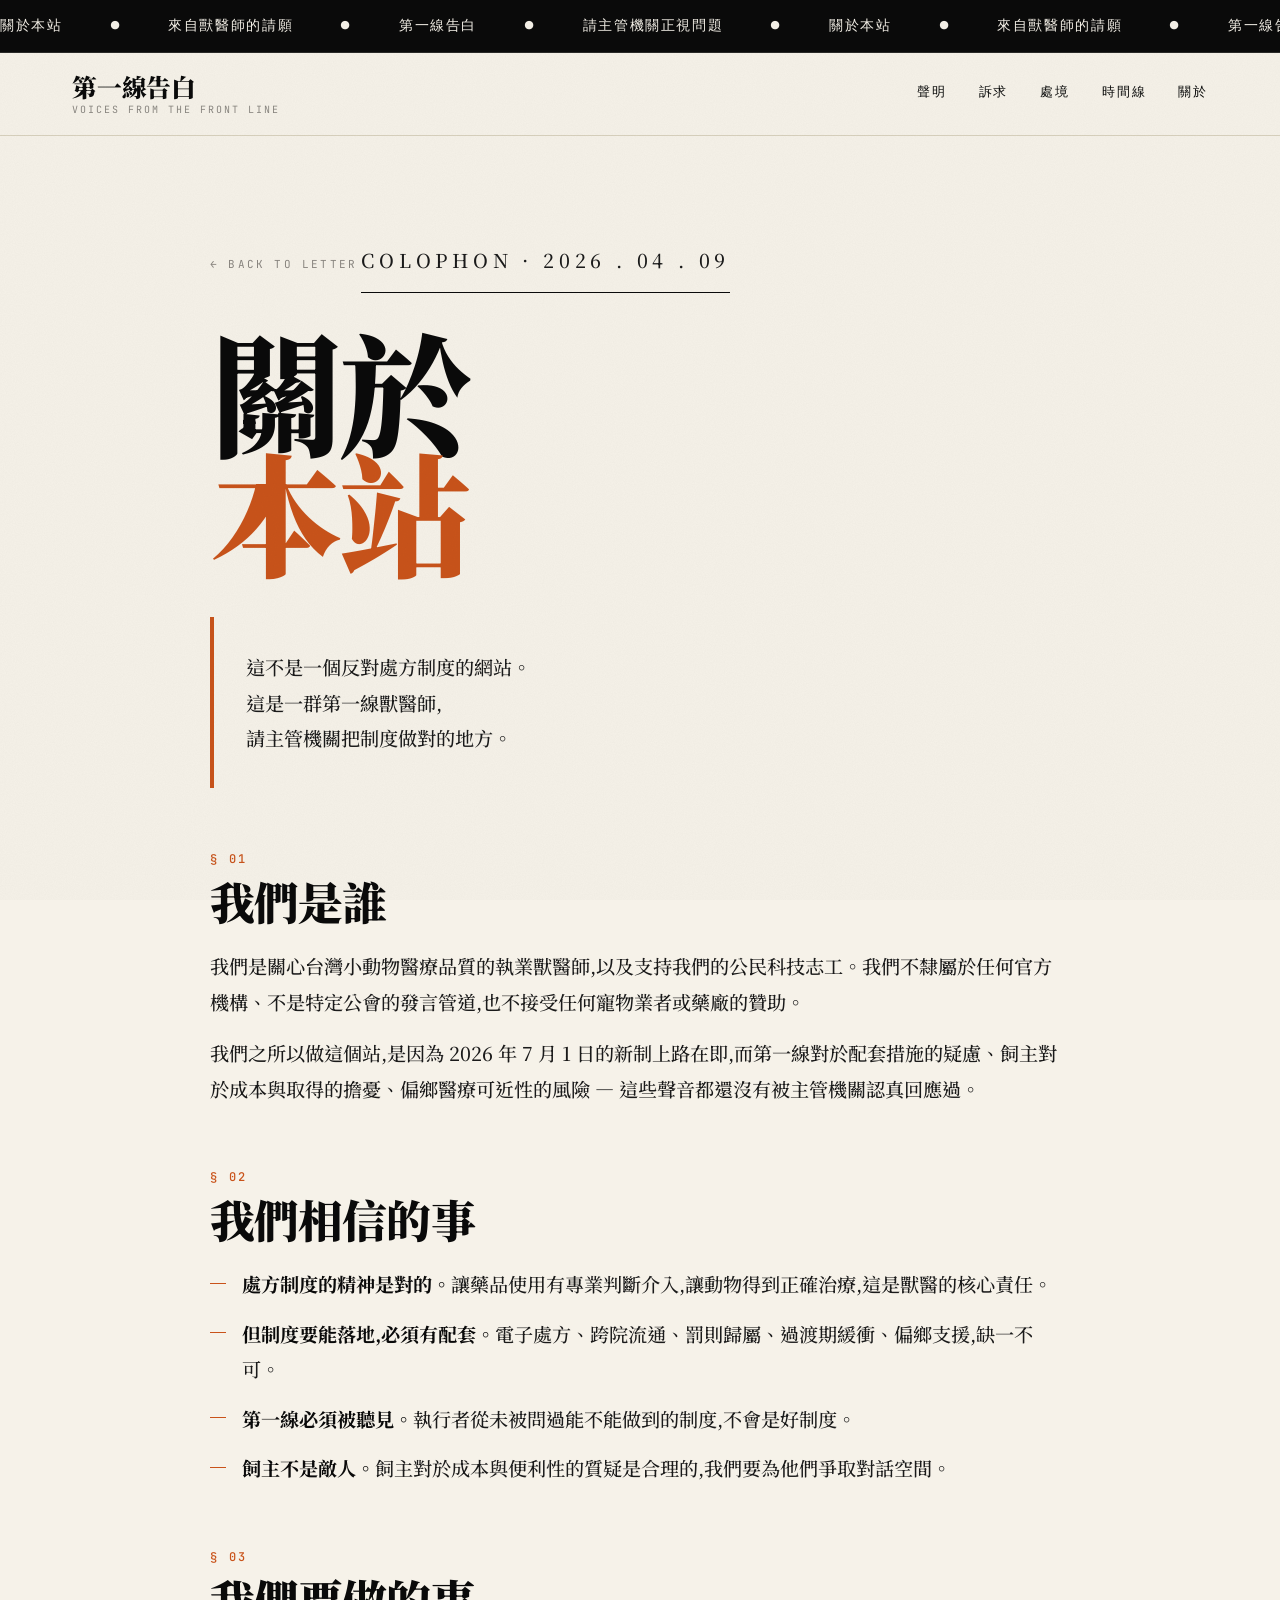
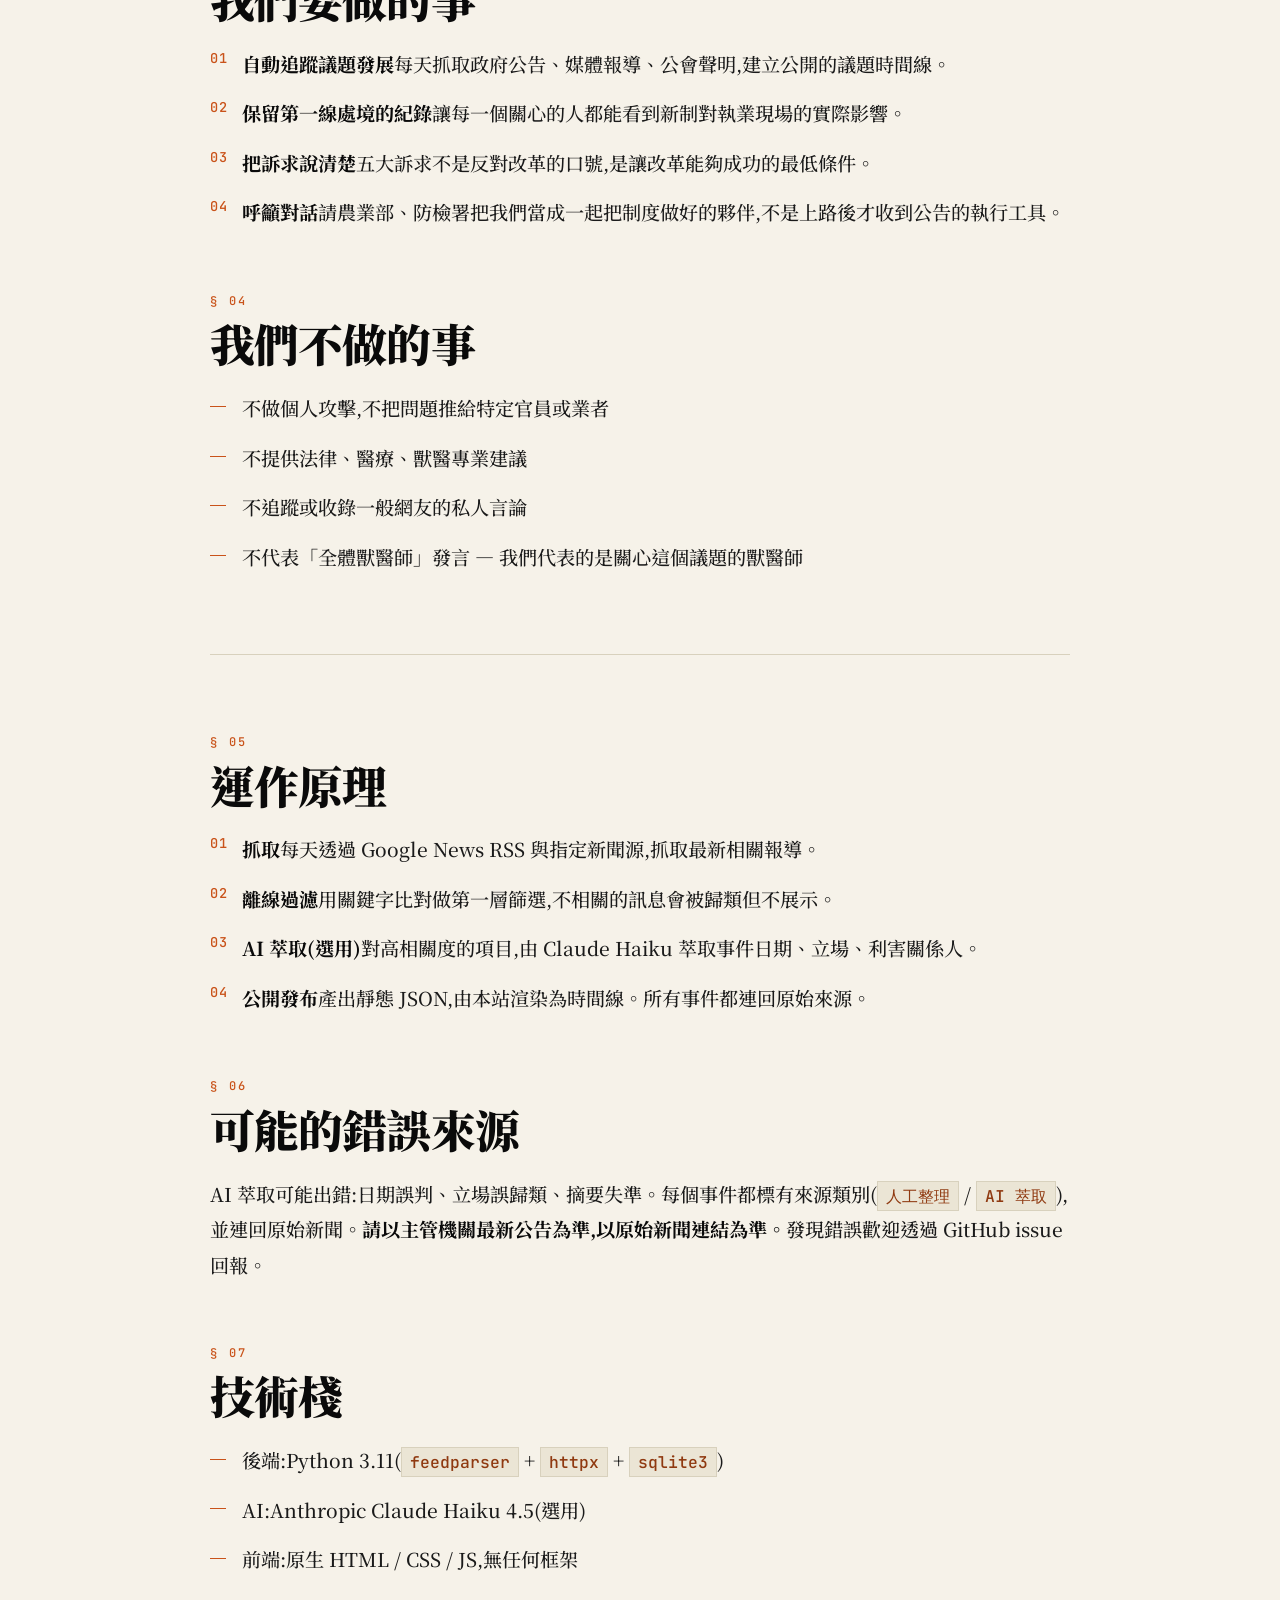
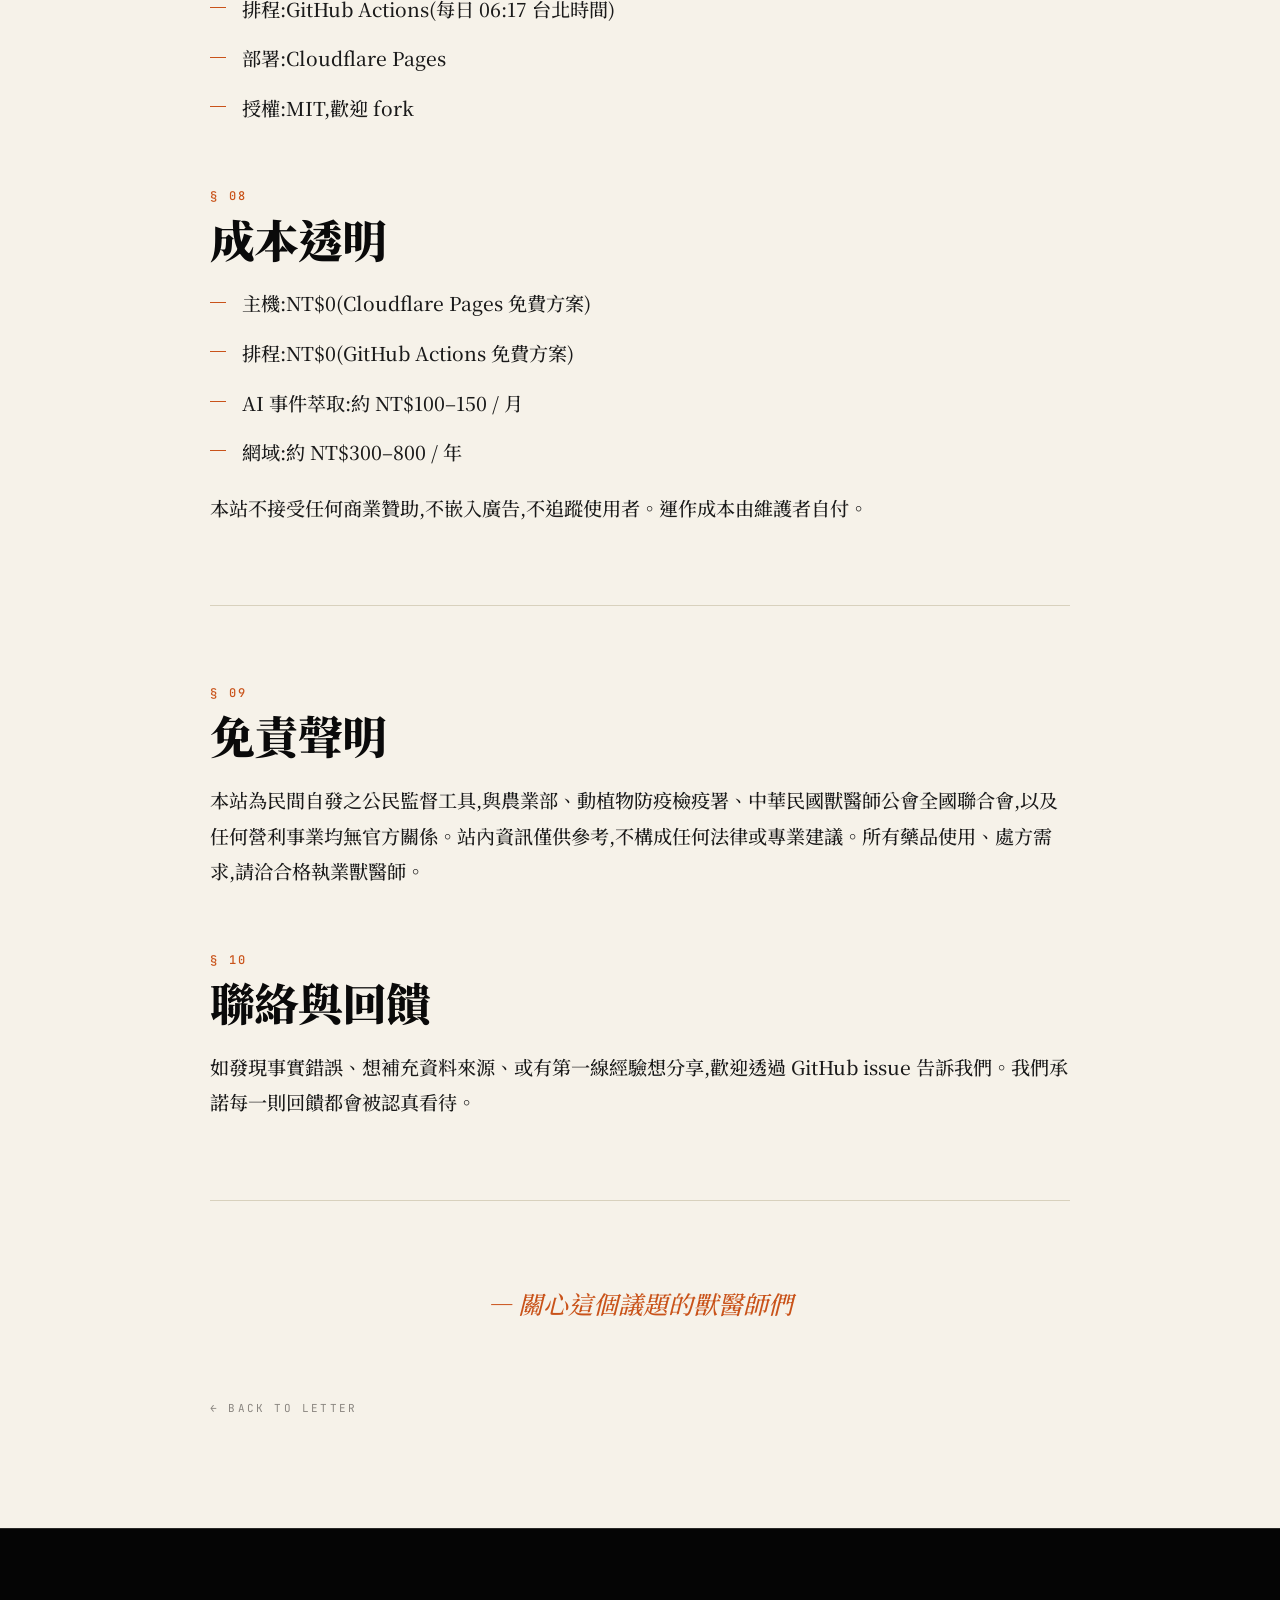
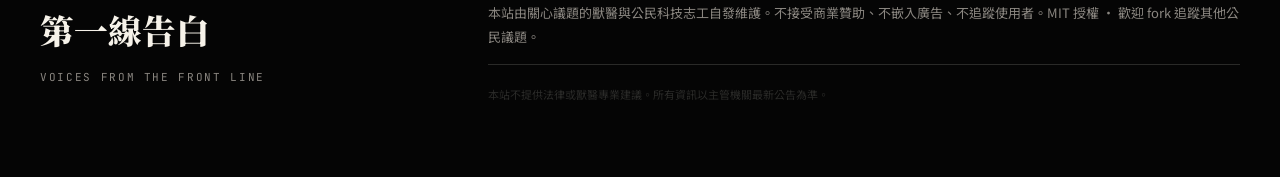
==== site/about.html @ 7ded3a10 "feat: initial commit · vetgov.tw · 第一線告白 7/1 獸醫用藥新制公民追蹤器 · 編輯式宣言設計  核心模組: - Python pipeline (scraper" ====
<!DOCTYPE html>
<html lang="zh-Hant">
<head>
<meta charset="UTF-8">
<meta name="viewport" content="width=device-width, initial-scale=1.0">
<title>關於 · 第一線告白</title>
<meta name="description" content="關於本站 · 我們是誰、我們相信什麼、我們不做什麼。">

<link rel="preconnect" href="https://fonts.googleapis.com">
<link rel="preconnect" href="https://fonts.gstatic.com" crossorigin>
<link href="https://fonts.googleapis.com/css2?family=Noto+Serif+TC:wght@500;700;900&family=Noto+Sans+TC:wght@400;500;700;900&family=JetBrains+Mono:wght@400;500&display=swap" rel="stylesheet">

<link rel="stylesheet" href="style.css">
<style>
.about {
  background: var(--paper);
  padding: clamp(60px, 10vh, 120px) 32px clamp(80px, 12vh, 140px);
  min-height: 80vh;
}
.about__inner {
  max-width: var(--container-tight);
  margin: 0 auto;
}
.about__back {
  font-family: var(--mono);
  font-size: 11px;
  text-transform: uppercase;
  letter-spacing: 0.2em;
  color: var(--mist);
  display: inline-flex;
  align-items: center;
  gap: 10px;
  margin-bottom: 56px;
  transition: color 0.2s;
}
.about__back:hover { color: var(--blood); }
.about__kicker {
  font-family: var(--mono);
  font-size: 12px;
  text-transform: uppercase;
  letter-spacing: 0.25em;
  color: var(--blood);
  margin-bottom: 24px;
  padding-bottom: 14px;
  border-bottom: 1px solid var(--ink);
  display: inline-block;
}
.about__title {
  font-family: var(--serif);
  font-size: var(--step-7);
  line-height: 0.9;
  color: var(--ink);
  margin-bottom: 48px;
  letter-spacing: -0.03em;
}
.about__lead {
  font-family: var(--serif);
  font-size: var(--step-3);
  line-height: 1.55;
  color: var(--ink);
  font-weight: 700;
  padding: 32px 0 32px 32px;
  border-left: 4px solid var(--blood);
  margin-bottom: 64px;
}
.about__h2 {
  font-family: var(--serif);
  font-size: var(--step-4);
  line-height: 1.2;
  color: var(--ink);
  margin: 64px 0 20px;
  letter-spacing: -0.02em;
  font-weight: 900;
}
.about__h2 .num {
  font-family: var(--mono);
  font-size: 12px;
  letter-spacing: 0.2em;
  color: var(--blood);
  display: block;
  font-weight: 500;
  margin-bottom: 8px;
}
.about p, .about li {
  font-family: var(--serif);
  font-size: var(--step-1);
  line-height: 1.85;
  color: var(--ink-soft);
  font-weight: 500;
}
.about p { margin: 16px 0; }
.about ul, .about ol { padding-left: 0; margin: 20px 0; }
.about ul li, .about ol li {
  position: relative;
  padding-left: 32px;
  margin: 14px 0;
  list-style: none;
}
.about ul li::before {
  content: "";
  position: absolute;
  left: 0;
  top: 0.85em;
  width: 16px;
  height: 1px;
  background: var(--blood);
}
.about ol { counter-reset: about-list; }
.about ol li {
  counter-increment: about-list;
}
.about ol li::before {
  content: counter(about-list, decimal-leading-zero);
  position: absolute;
  left: 0;
  top: 0;
  font-family: var(--mono);
  font-size: var(--step--1);
  color: var(--blood);
  font-weight: 500;
  letter-spacing: 0.1em;
}
.about strong { color: var(--ink); font-weight: 700; }
.about code {
  background: var(--paper-soft);
  padding: 3px 8px;
  font-family: var(--mono);
  font-size: 0.85em;
  color: var(--blood-dark);
  border: 1px solid var(--paper-dark);
}
.about__divider {
  margin: 80px 0;
  border: 0;
  border-top: 1px solid var(--paper-dark);
  text-align: center;
  position: relative;
}
.about__divider::after {
  content: "✦";
  position: absolute;
  top: -12px;
  left: 50%;
  transform: translateX(-50%);
  background: var(--paper);
  padding: 0 16px;
  color: var(--blood);
  font-size: 14px;
}
</style>
</head>
<body>

<!-- ═══════════════════════════════════════════════
     MARQUEE
     ═══════════════════════════════════════════════ -->
<div class="marquee" aria-hidden="true">
  <div class="marquee__track">
    <span>關於本站</span>
    <span aria-hidden="true">●</span>
    <span>來自獸醫師的請願</span>
    <span aria-hidden="true">●</span>
    <span>第一線告白</span>
    <span aria-hidden="true">●</span>
    <span>請主管機關正視問題</span>
    <span aria-hidden="true">●</span>
    <span>關於本站</span>
    <span aria-hidden="true">●</span>
    <span>來自獸醫師的請願</span>
    <span aria-hidden="true">●</span>
    <span>第一線告白</span>
    <span aria-hidden="true">●</span>
    <span>請主管機關正視問題</span>
    <span aria-hidden="true">●</span>
  </div>
</div>

<!-- ═══════════════════════════════════════════════
     NAV
     ═══════════════════════════════════════════════ -->
<header class="nav">
  <div class="nav__inner">
    <a href="index.html" class="nav__brand">
      <span class="nav__mark">第一線告白</span>
      <span class="nav__sub">Voices from the Front Line</span>
    </a>
    <nav class="nav__links">
      <a href="index.html#manifesto">聲明</a>
      <a href="index.html#demands">訴求</a>
      <a href="index.html#voices">處境</a>
      <a href="index.html#timeline">時間線</a>
      <a href="about.html">關於</a>
    </nav>
  </div>
</header>

<!-- ═══════════════════════════════════════════════
     ABOUT
     ═══════════════════════════════════════════════ -->
<section class="about">
  <div class="about__inner">

    <a href="index.html" class="about__back">← Back to Letter</a>

    <p class="about__kicker">Colophon · 2026 . 04 . 09</p>

    <h1 class="about__title">
      關於<br>
      <span class="accent-underline">本站</span>
    </h1>

    <p class="about__lead">
      這不是一個反對處方制度的網站。<br>
      這是一群第一線獸醫師,<br>
      請主管機關把制度做對的地方。
    </p>

    <h2 class="about__h2"><span class="num">§ 01</span>我們是誰</h2>
    <p>我們是關心台灣小動物醫療品質的執業獸醫師,以及支持我們的公民科技志工。我們不隸屬於任何官方機構、不是特定公會的發言管道,也不接受任何寵物業者或藥廠的贊助。</p>
    <p>我們之所以做這個站,是因為 2026 年 7 月 1 日的新制上路在即,而第一線對於配套措施的疑慮、飼主對於成本與取得的擔憂、偏鄉醫療可近性的風險 — 這些聲音都還沒有被主管機關認真回應過。</p>

    <h2 class="about__h2"><span class="num">§ 02</span>我們相信的事</h2>
    <ul>
      <li><strong>處方制度的精神是對的。</strong>讓藥品使用有專業判斷介入,讓動物得到正確治療,這是獸醫的核心責任。</li>
      <li><strong>但制度要能落地,必須有配套。</strong>電子處方、跨院流通、罰則歸屬、過渡期緩衝、偏鄉支援,缺一不可。</li>
      <li><strong>第一線必須被聽見。</strong>執行者從未被問過能不能做到的制度,不會是好制度。</li>
      <li><strong>飼主不是敵人。</strong>飼主對於成本與便利性的質疑是合理的,我們要為他們爭取對話空間。</li>
    </ul>

    <h2 class="about__h2"><span class="num">§ 03</span>我們要做的事</h2>
    <ol>
      <li><strong>自動追蹤議題發展</strong>每天抓取政府公告、媒體報導、公會聲明,建立公開的議題時間線。</li>
      <li><strong>保留第一線處境的紀錄</strong>讓每一個關心的人都能看到新制對執業現場的實際影響。</li>
      <li><strong>把訴求說清楚</strong>五大訴求不是反對改革的口號,是讓改革能夠成功的最低條件。</li>
      <li><strong>呼籲對話</strong>請農業部、防檢署把我們當成一起把制度做好的夥伴,不是上路後才收到公告的執行工具。</li>
    </ol>

    <h2 class="about__h2"><span class="num">§ 04</span>我們不做的事</h2>
    <ul>
      <li>不做個人攻擊,不把問題推給特定官員或業者</li>
      <li>不提供法律、醫療、獸醫專業建議</li>
      <li>不追蹤或收錄一般網友的私人言論</li>
      <li>不代表「全體獸醫師」發言 — 我們代表的是關心這個議題的獸醫師</li>
    </ul>

    <hr class="about__divider">

    <h2 class="about__h2"><span class="num">§ 05</span>運作原理</h2>
    <ol>
      <li><strong>抓取</strong>每天透過 Google News RSS 與指定新聞源,抓取最新相關報導。</li>
      <li><strong>離線過濾</strong>用關鍵字比對做第一層篩選,不相關的訊息會被歸類但不展示。</li>
      <li><strong>AI 萃取(選用)</strong>對高相關度的項目,由 Claude Haiku 萃取事件日期、立場、利害關係人。</li>
      <li><strong>公開發布</strong>產出靜態 JSON,由本站渲染為時間線。所有事件都連回原始來源。</li>
    </ol>

    <h2 class="about__h2"><span class="num">§ 06</span>可能的錯誤來源</h2>
    <p>AI 萃取可能出錯:日期誤判、立場誤歸類、摘要失準。每個事件都標有來源類別(<code>人工整理</code> / <code>AI 萃取</code>),並連回原始新聞。<strong>請以主管機關最新公告為準,以原始新聞連結為準。</strong>發現錯誤歡迎透過 GitHub issue 回報。</p>

    <h2 class="about__h2"><span class="num">§ 07</span>技術棧</h2>
    <ul>
      <li>後端:Python 3.11(<code>feedparser</code> + <code>httpx</code> + <code>sqlite3</code>)</li>
      <li>AI:Anthropic Claude Haiku 4.5(選用)</li>
      <li>前端:原生 HTML / CSS / JS,無任何框架</li>
      <li>排程:GitHub Actions(每日 06:17 台北時間)</li>
      <li>部署:Cloudflare Pages</li>
      <li>授權:MIT,歡迎 fork</li>
    </ul>

    <h2 class="about__h2"><span class="num">§ 08</span>成本透明</h2>
    <ul>
      <li>主機:NT$0(Cloudflare Pages 免費方案)</li>
      <li>排程:NT$0(GitHub Actions 免費方案)</li>
      <li>AI 事件萃取:約 NT$100–150 / 月</li>
      <li>網域:約 NT$300–800 / 年</li>
    </ul>
    <p>本站不接受任何商業贊助,不嵌入廣告,不追蹤使用者。運作成本由維護者自付。</p>

    <hr class="about__divider">

    <h2 class="about__h2"><span class="num">§ 09</span>免責聲明</h2>
    <p>本站為民間自發之公民監督工具,與農業部、動植物防疫檢疫署、中華民國獸醫師公會全國聯合會,以及任何營利事業均無官方關係。站內資訊僅供參考,不構成任何法律或專業建議。所有藥品使用、處方需求,請洽合格執業獸醫師。</p>

    <h2 class="about__h2"><span class="num">§ 10</span>聯絡與回饋</h2>
    <p>如發現事實錯誤、想補充資料來源、或有第一線經驗想分享,歡迎透過 GitHub issue 告訴我們。我們承諾每一則回饋都會被認真看待。</p>

    <hr class="about__divider">

    <p style="text-align: center; font-style: italic; color: var(--blood); font-size: var(--step-2);">
      — 關心這個議題的獸醫師們
    </p>

    <a href="index.html" class="about__back" style="margin-top: 56px; margin-bottom: 0;">← Back to Letter</a>

  </div>
</section>

<!-- ═══════════════════════════════════════════════
     FOOTER
     ═══════════════════════════════════════════════ -->
<footer class="footer">
  <div class="footer__inner">
    <div class="footer__brand">
      <div class="footer__title">第一線告白</div>
      <p>Voices from the Front Line</p>
    </div>
    <div class="footer__about">
      <p>本站由關心議題的獸醫與公民科技志工自發維護。不接受商業贊助、不嵌入廣告、不追蹤使用者。MIT 授權 · 歡迎 fork 追蹤其他公民議題。</p>
      <p class="footer__disclaimer">本站不提供法律或獸醫專業建議。所有資訊以主管機關最新公告為準。</p>
    </div>
  </div>
</footer>

</body>
</html>
---- site/style.css ----
/* ═══════════════════════════════════════════════════════════
   第一線告白 · Voices from the Front Line
   Editorial / Manifesto Art Direction
   ═══════════════════════════════════════════════════════════ */

/* ─── Design Tokens ─────────────────────────────────────── */
:root {
  /* Palette */
  --ink: #0a0a0a;
  --ink-soft: #1a1a1a;
  --ink-mid: #2a2a28;
  --paper: #f6f2e9;
  --paper-soft: #ebe5d5;
  --paper-dark: #d8d1bd;
  --blood: #c9531a;
  --blood-dark: #8f3910;
  --blood-soft: #e67a3e;
  --moss: #1a3d2e;
  --moss-light: #2d5f47;
  --gold: #c9a34a;
  --gold-light: #e8c97a;
  --mist: #8a8680;
  --mist-soft: #b8b4ac;

  /* Type */
  --serif: "Noto Serif TC", Georgia, "Times New Roman", serif;
  --sans: "Noto Sans TC", -apple-system, BlinkMacSystemFont, "Segoe UI", sans-serif;
  --mono: "JetBrains Mono", "SF Mono", Consolas, Monaco, monospace;

  /* Fluid scale */
  --step--1: clamp(0.75rem, 0.7rem + 0.2vw, 0.85rem);
  --step-0: clamp(0.95rem, 0.9rem + 0.25vw, 1.05rem);
  --step-1: clamp(1.05rem, 1rem + 0.3vw, 1.2rem);
  --step-2: clamp(1.25rem, 1.1rem + 0.6vw, 1.55rem);
  --step-3: clamp(1.6rem, 1.4rem + 0.9vw, 2.1rem);
  --step-4: clamp(2rem, 1.7rem + 1.5vw, 2.8rem);
  --step-5: clamp(2.8rem, 2.2rem + 2.5vw, 4rem);
  --step-6: clamp(4rem, 3rem + 4vw, 6rem);
  --step-7: clamp(5rem, 3.5rem + 6vw, 9rem);
  --step-8: clamp(6rem, 4rem + 9vw, 12rem);

  /* Layout */
  --container: 1200px;
  --container-tight: 860px;
  --space-section: clamp(5rem, 4rem + 5vw, 9rem);
}

/* ─── Reset ─────────────────────────────────────────────── */
*,
*::before,
*::after { box-sizing: border-box; }

html { scroll-behavior: smooth; -webkit-font-smoothing: antialiased; }

body {
  margin: 0;
  font-family: var(--sans);
  font-size: var(--step-0);
  line-height: 1.75;
  color: var(--ink);
  background: var(--paper);
  overflow-x: hidden;
}

body::before {
  /* subtle paper grain overlay */
  content: "";
  position: fixed;
  inset: 0;
  pointer-events: none;
  z-index: 1000;
  opacity: 0.035;
  background-image:
    url("data:image/svg+xml,%3Csvg xmlns='http://www.w3.org/2000/svg' width='280' height='280'%3E%3Cfilter id='n'%3E%3CfeTurbulence type='fractalNoise' baseFrequency='0.9' numOctaves='3'/%3E%3CfeColorMatrix values='0 0 0 0 0 0 0 0 0 0 0 0 0 0 0 0 0 0 0.8 0'/%3E%3C/filter%3E%3Crect width='100%25' height='100%25' filter='url(%23n)'/%3E%3C/svg%3E");
  mix-blend-mode: multiply;
}

h1, h2, h3, h4 { margin: 0; font-weight: 900; letter-spacing: -0.02em; }
p { margin: 0; }
ul, ol { margin: 0; padding: 0; list-style: none; }

a { color: inherit; text-decoration: none; }

em { font-style: normal; color: var(--blood); font-weight: 700; }
strong { font-weight: 700; color: var(--ink); }

::selection { background: var(--blood); color: var(--paper); }

/* ─── Utilities ─────────────────────────────────────────── */
.accent-underline {
  display: inline-block;
  position: relative;
  color: var(--blood);
}
.accent-underline::after {
  content: "";
  position: absolute;
  left: -0.05em;
  right: -0.05em;
  bottom: 0.08em;
  height: 0.22em;
  background: var(--blood);
  opacity: 0.22;
  z-index: -1;
}

.accent-underline-light {
  display: inline-block;
  position: relative;
  color: var(--gold);
}
.accent-underline-light::after {
  content: "";
  position: absolute;
  left: -0.05em;
  right: -0.05em;
  bottom: 0.08em;
  height: 0.22em;
  background: var(--gold);
  opacity: 0.35;
  z-index: -1;
}

/* Section label */
.section-label {
  display: inline-flex;
  align-items: center;
  gap: 16px;
  font-family: var(--mono);
  font-size: var(--step--1);
  text-transform: uppercase;
  letter-spacing: 0.2em;
  margin-bottom: 36px;
}
.section-label__num {
  display: inline-block;
  padding: 4px 10px;
  background: var(--ink);
  color: var(--paper);
  font-weight: 500;
}
.section-label--light .section-label__num {
  background: var(--paper);
  color: var(--ink);
}
.section-label--light { color: var(--paper); }

/* ─── Marquee (top ticker) ──────────────────────────────── */
.marquee {
  background: var(--ink);
  color: var(--paper);
  border-bottom: 1px solid var(--ink-mid);
  overflow: hidden;
  font-family: var(--mono);
  font-size: var(--step--1);
  letter-spacing: 0.12em;
  text-transform: uppercase;
  position: relative;
  z-index: 60;
}
.marquee__track {
  display: flex;
  gap: 48px;
  padding: 14px 0;
  white-space: nowrap;
  animation: marquee 60s linear infinite;
  width: max-content;
}
.marquee__track span {
  display: inline-flex;
  align-items: center;
  gap: 12px;
}
.marquee__track strong {
  color: var(--blood-soft);
  font-weight: 700;
  font-size: calc(var(--step--1) * 1.2);
  font-variant-numeric: tabular-nums;
}
@keyframes marquee {
  from { transform: translateX(0); }
  to { transform: translateX(-50%); }
}

/* ─── Nav ───────────────────────────────────────────────── */
.nav {
  position: sticky;
  top: 0;
  z-index: 55;
  background: rgba(246, 242, 233, 0.92);
  backdrop-filter: blur(10px);
  border-bottom: 1px solid var(--paper-dark);
}
.nav__inner {
  max-width: var(--container);
  margin: 0 auto;
  padding: 20px 32px;
  display: flex;
  justify-content: space-between;
  align-items: center;
  gap: 32px;
}
.nav__brand {
  display: flex;
  flex-direction: column;
  line-height: 1.1;
}
.nav__mark {
  font-family: var(--serif);
  font-size: var(--step-2);
  font-weight: 900;
  color: var(--ink);
  letter-spacing: -0.01em;
}
.nav__sub {
  font-family: var(--mono);
  font-size: 10px;
  letter-spacing: 0.2em;
  text-transform: uppercase;
  color: var(--mist);
  margin-top: 4px;
}
.nav__links {
  display: flex;
  gap: 32px;
  font-family: var(--mono);
  font-size: 13px;
  text-transform: uppercase;
  letter-spacing: 0.14em;
}
.nav__links a {
  position: relative;
  padding-bottom: 4px;
  transition: color 0.2s;
}
.nav__links a::after {
  content: "";
  position: absolute;
  left: 0;
  bottom: 0;
  width: 0;
  height: 1px;
  background: var(--blood);
  transition: width 0.3s ease;
}
.nav__links a:hover { color: var(--blood); }
.nav__links a:hover::after { width: 100%; }

/* ─── Hero ──────────────────────────────────────────────── */
.hero {
  position: relative;
  min-height: 92vh;
  padding: clamp(60px, 8vh, 120px) 32px clamp(60px, 8vh, 100px);
  overflow: hidden;
  background:
    radial-gradient(ellipse at 10% 0%, rgba(201, 83, 26, 0.08), transparent 50%),
    radial-gradient(ellipse at 90% 100%, rgba(26, 61, 46, 0.08), transparent 50%),
    var(--paper);
}

.hero__grain {
  position: absolute;
  inset: 0;
  pointer-events: none;
  background-image:
    radial-gradient(circle at 20% 30%, rgba(0,0,0,0.04) 1px, transparent 1px),
    radial-gradient(circle at 80% 70%, rgba(0,0,0,0.03) 1px, transparent 1px);
  background-size: 60px 60px, 90px 90px;
  opacity: 0.6;
}

.hero__grid {
  position: relative;
  max-width: var(--container);
  margin: 0 auto;
  display: grid;
  grid-template-columns: 1fr 3fr;
  gap: clamp(32px, 5vw, 72px);
  align-items: start;
  padding-top: clamp(20px, 5vh, 60px);
}

.hero__meta {
  border-top: 2px solid var(--ink);
  padding-top: 20px;
  font-family: var(--mono);
  font-size: 13px;
  line-height: 1.8;
  letter-spacing: 0.05em;
}
.hero__to {
  font-family: var(--serif);
  font-size: var(--step-2);
  font-weight: 900;
  letter-spacing: 0.1em;
  margin-bottom: 8px;
  color: var(--ink);
}
.hero__to-body {
  font-family: var(--serif);
  font-size: var(--step-1);
  font-weight: 700;
  line-height: 1.5;
  color: var(--ink);
  margin-bottom: 36px;
}
.hero__from {
  border-top: 1px dashed var(--mist);
  padding-top: 20px;
  margin-top: 36px;
}
.hero__from-label {
  font-family: var(--mono);
  font-size: 10px;
  text-transform: uppercase;
  letter-spacing: 0.2em;
  color: var(--mist);
  margin-bottom: 6px;
}
.hero__from-body {
  font-family: var(--serif);
  font-weight: 500;
  line-height: 1.5;
  color: var(--ink);
}

.hero__main {
  position: relative;
}

.hero__kicker {
  font-family: var(--mono);
  font-size: 12px;
  text-transform: uppercase;
  letter-spacing: 0.25em;
  color: var(--blood);
  margin-bottom: 28px;
  padding-bottom: 14px;
  border-bottom: 1px solid var(--ink);
  display: inline-block;
}

.hero__h1 {
  font-family: var(--serif);
  font-size: var(--step-8);
  line-height: 0.92;
  letter-spacing: -0.035em;
  color: var(--ink);
  margin: 0 0 56px;
  font-weight: 900;
}
.hero__line {
  display: block;
}
.hero__line--accent {
  color: var(--blood);
  position: relative;
}
.hero__line--accent::before {
  content: "";
  position: absolute;
  left: 0;
  right: -0.1em;
  top: 0.42em;
  bottom: 0.28em;
  background: var(--blood);
  opacity: 0.12;
  z-index: -1;
  transform: skewX(-4deg);
}
.hero__period {
  color: var(--blood);
  display: inline-block;
  transform: translateY(-0.05em);
}

.hero__lede {
  font-family: var(--serif);
  font-size: var(--step-3);
  line-height: 1.55;
  color: var(--ink-soft);
  max-width: 720px;
  margin-bottom: 52px;
  font-weight: 500;
}
.hero__lede p { margin: 16px 0; }

.hero__ticker {
  display: inline-flex;
  align-items: flex-end;
  gap: 20px;
  margin: 28px 0;
  padding: 18px 28px 14px;
  background: var(--ink);
  color: var(--paper);
  border-radius: 4px;
  box-shadow:
    0 2px 0 var(--blood),
    0 18px 50px -10px rgba(10,10,10,0.4);
  position: relative;
}
.hero__ticker::before {
  content: "";
  position: absolute;
  top: -6px;
  left: 20px;
  right: 20px;
  height: 1px;
  background: var(--blood);
}
.hero__ticker-num {
  font-family: var(--serif);
  font-size: clamp(4.5rem, 3rem + 5vw, 7rem);
  font-weight: 900;
  line-height: 0.85;
  color: var(--paper);
  font-variant-numeric: tabular-nums;
  letter-spacing: -0.03em;
}
.hero__ticker-meta {
  padding-bottom: 12px;
}
.hero__ticker-unit {
  font-family: var(--mono);
  font-size: 13px;
  letter-spacing: 0.3em;
  color: var(--blood-soft);
  font-weight: 500;
}
.hero__ticker-target {
  font-family: var(--mono);
  font-size: 11px;
  letter-spacing: 0.15em;
  color: var(--mist-soft);
  margin-top: 4px;
}

.hero__cta {
  display: flex;
  gap: 16px;
  flex-wrap: wrap;
  margin-top: 20px;
}

.btn {
  display: inline-flex;
  align-items: center;
  gap: 12px;
  padding: 18px 32px;
  font-family: var(--mono);
  font-size: 13px;
  font-weight: 500;
  letter-spacing: 0.18em;
  text-transform: uppercase;
  border: 2px solid var(--ink);
  transition: all 0.25s cubic-bezier(0.2, 0.8, 0.2, 1);
  cursor: pointer;
}
.btn--ink {
  background: var(--ink);
  color: var(--paper);
}
.btn--ink:hover {
  background: var(--blood);
  border-color: var(--blood);
  transform: translate(-2px, -2px);
  box-shadow: 6px 6px 0 var(--ink);
}
.btn--ghost {
  background: transparent;
  color: var(--ink);
}
.btn--ghost:hover {
  background: var(--ink);
  color: var(--paper);
  transform: translate(-2px, -2px);
  box-shadow: 6px 6px 0 var(--blood);
}
.btn__arrow {
  transition: transform 0.3s ease;
}
.btn:hover .btn__arrow {
  transform: translateX(4px);
}

.hero__scroll {
  position: absolute;
  bottom: 40px;
  left: 50%;
  transform: translateX(-50%);
  display: flex;
  flex-direction: column;
  align-items: center;
  gap: 12px;
  font-family: var(--mono);
  font-size: 10px;
  letter-spacing: 0.3em;
  text-transform: uppercase;
  color: var(--mist);
}
.hero__scroll-line {
  width: 1px;
  height: 40px;
  background: linear-gradient(to bottom, var(--ink), transparent);
  animation: scrollPulse 2s ease-in-out infinite;
}
@keyframes scrollPulse {
  0%, 100% { transform: scaleY(0.4); opacity: 0.3; transform-origin: top; }
  50% { transform: scaleY(1); opacity: 1; transform-origin: top; }
}

/* ─── Manifesto ─────────────────────────────────────────── */
.manifesto {
  background: var(--paper);
  padding: var(--space-section) 32px;
  border-top: 1px solid var(--paper-dark);
}
.manifesto__inner {
  max-width: var(--container-tight);
  margin: 0 auto;
}
.manifesto__title {
  font-family: var(--serif);
  font-size: var(--step-7);
  line-height: 0.95;
  color: var(--ink);
  margin-bottom: 64px;
  letter-spacing: -0.03em;
}
.manifesto__quote {
  font-family: var(--serif);
  font-size: var(--step-4);
  line-height: 1.5;
  color: var(--ink);
  font-weight: 700;
  margin: 0 0 64px;
  padding: 40px 0 40px 32px;
  border-left: 4px solid var(--blood);
  position: relative;
}
.manifesto__quote-mark {
  position: absolute;
  top: -20px;
  left: 16px;
  font-family: var(--serif);
  font-size: 8rem;
  line-height: 1;
  color: var(--blood);
  opacity: 0.25;
  font-weight: 900;
}
.manifesto__body {
  font-family: var(--serif);
  font-size: var(--step-2);
  line-height: 1.85;
  color: var(--ink-soft);
  font-weight: 500;
}
.manifesto__body p { margin: 24px 0; }
.manifesto__body strong { color: var(--ink); }

.has-dropcap { position: relative; }
.dropcap {
  float: left;
  font-family: var(--serif);
  font-size: 5em;
  line-height: 0.85;
  font-weight: 900;
  color: var(--blood);
  padding: 0.1em 0.12em 0 0;
  margin-top: 0.08em;
}

.manifesto__questions {
  margin: 40px 0;
  counter-reset: q;
}
.manifesto__questions li {
  display: grid;
  grid-template-columns: 80px 1fr;
  gap: 24px;
  padding: 28px 0;
  border-top: 1px solid var(--paper-dark);
  align-items: baseline;
}
.manifesto__questions li:last-child {
  border-bottom: 1px solid var(--paper-dark);
}
.q-num {
  font-family: var(--mono);
  font-size: var(--step--1);
  letter-spacing: 0.2em;
  color: var(--blood);
  font-weight: 500;
}
.q-text {
  font-family: var(--serif);
  font-size: var(--step-2);
  line-height: 1.6;
}
.q-text strong { color: var(--ink); font-weight: 700; }

.manifesto__verdict {
  font-family: var(--serif);
  font-size: var(--step-4) !important;
  font-weight: 900;
  color: var(--ink);
  text-align: center;
  margin: 64px 0 !important;
  padding: 40px 24px;
  border-top: 3px double var(--ink);
  border-bottom: 3px double var(--ink);
  line-height: 1.4 !important;
}

.manifesto__plea {
  margin-top: 72px;
  padding: 48px 40px;
  background: var(--ink);
  color: var(--paper);
  border-radius: 2px;
  position: relative;
  overflow: hidden;
}
.manifesto__plea::before {
  content: "";
  position: absolute;
  top: 0;
  left: 0;
  width: 6px;
  height: 100%;
  background: var(--blood);
}
.manifesto__plea p {
  margin: 8px 0 !important;
  color: var(--paper) !important;
}
.manifesto__plea p:first-child {
  font-family: var(--mono);
  font-size: 12px;
  text-transform: uppercase;
  letter-spacing: 0.2em;
  color: var(--mist-soft) !important;
  margin-bottom: 20px !important;
}
.plea-line {
  font-family: var(--serif);
  font-size: var(--step-4);
  font-weight: 900;
  line-height: 1.25;
  color: var(--paper);
}
.plea-line strong { color: var(--paper); }
.plea-line:nth-of-type(2) strong { color: var(--gold-light); }
.plea-line:nth-of-type(4) strong { color: var(--blood-soft); }

/* ─── Demands ───────────────────────────────────────────── */
.demands {
  background: var(--paper-soft);
  padding: var(--space-section) 32px;
  position: relative;
  overflow: hidden;
}
.demands::before {
  content: "DEMANDS";
  position: absolute;
  top: 40px;
  right: -40px;
  font-family: var(--serif);
  font-size: clamp(8rem, 18vw, 18rem);
  font-weight: 900;
  color: var(--ink);
  opacity: 0.035;
  letter-spacing: -0.05em;
  line-height: 0.8;
  pointer-events: none;
}
.demands__inner {
  max-width: var(--container);
  margin: 0 auto;
  position: relative;
}
.demands__title {
  font-family: var(--serif);
  font-size: var(--step-7);
  line-height: 0.9;
  margin-bottom: 24px;
  letter-spacing: -0.03em;
}
.demands__lede {
  font-family: var(--serif);
  font-size: var(--step-3);
  line-height: 1.5;
  color: var(--ink-soft);
  max-width: 680px;
  margin-bottom: 72px;
  font-weight: 500;
}
.demands__grid {
  display: grid;
  grid-template-columns: repeat(6, 1fr);
  gap: 24px;
}
.demand {
  background: var(--paper);
  padding: 48px 40px 44px;
  border: 1px solid var(--paper-dark);
  position: relative;
  overflow: hidden;
  transition: all 0.3s cubic-bezier(0.2, 0.8, 0.2, 1);
  min-height: 380px;
  display: flex;
  flex-direction: column;
}
.demand--1 { grid-column: span 3; }
.demand--2 { grid-column: span 3; }
.demand--3 { grid-column: span 2; }
.demand--4 { grid-column: span 2; }
.demand--5 {
  grid-column: span 2;
  background: var(--ink);
  color: var(--paper);
  border-color: var(--ink);
}
.demand:hover {
  transform: translate(-4px, -4px);
  box-shadow: 12px 12px 0 var(--ink);
  border-color: var(--ink);
}
.demand--5:hover {
  box-shadow: 12px 12px 0 var(--blood);
  border-color: var(--blood);
}

.demand__num {
  font-family: var(--serif);
  font-size: clamp(5rem, 8vw, 8rem);
  font-weight: 900;
  line-height: 0.8;
  color: var(--ink);
  letter-spacing: -0.05em;
  position: absolute;
  top: 24px;
  right: 32px;
  opacity: 0.08;
  transition: opacity 0.3s, color 0.3s;
}
.demand:hover .demand__num {
  opacity: 0.18;
  color: var(--blood);
}
.demand--5 .demand__num { color: var(--paper); opacity: 0.15; }
.demand--5:hover .demand__num { color: var(--blood-soft); opacity: 0.35; }

.demand__tag {
  display: inline-block;
  padding: 5px 12px;
  background: var(--ink);
  color: var(--paper);
  font-family: var(--mono);
  font-size: 10px;
  text-transform: uppercase;
  letter-spacing: 0.2em;
  align-self: flex-start;
  margin-bottom: 24px;
  position: relative;
  z-index: 1;
}
.demand--5 .demand__tag {
  background: var(--blood);
  color: var(--paper);
}

.demand__title {
  font-family: var(--serif);
  font-size: var(--step-4);
  line-height: 1.25;
  color: var(--ink);
  margin-bottom: 20px;
  font-weight: 900;
  letter-spacing: -0.02em;
  position: relative;
  z-index: 1;
}
.demand--5 .demand__title { color: var(--paper); }

.demand p {
  font-size: var(--step-0);
  line-height: 1.75;
  color: var(--ink-mid);
  position: relative;
  z-index: 1;
  margin-top: auto;
}
.demand--5 p { color: var(--mist-soft); }

.demands__sign {
  margin-top: 80px;
  text-align: center;
  max-width: 580px;
  margin-left: auto;
  margin-right: auto;
}
.sign-line {
  width: 60px;
  height: 2px;
  background: var(--ink);
  margin: 0 auto 32px;
}
.demands__sign p {
  font-family: var(--serif);
  font-size: var(--step-2);
  line-height: 1.6;
  color: var(--ink-soft);
  font-weight: 500;
}
.sign-name {
  margin-top: 24px !important;
  font-style: italic;
  color: var(--blood) !important;
  font-size: var(--step-1) !important;
}

/* ─── Voices ────────────────────────────────────────────── */
.voices {
  background: var(--ink);
  color: var(--paper);
  padding: var(--space-section) 32px;
  position: relative;
  overflow: hidden;
}
.voices::before {
  content: "GROUND / TRUTH";
  position: absolute;
  top: 8%;
  left: -4%;
  font-family: var(--serif);
  font-size: clamp(6rem, 14vw, 14rem);
  font-weight: 900;
  color: var(--paper);
  opacity: 0.025;
  letter-spacing: -0.03em;
  line-height: 0.9;
  pointer-events: none;
}
.voices__inner {
  max-width: var(--container);
  margin: 0 auto;
  position: relative;
}
.voices__title {
  font-family: var(--serif);
  font-size: var(--step-7);
  line-height: 0.9;
  color: var(--paper);
  margin-bottom: 24px;
  letter-spacing: -0.03em;
}
.voices__lede {
  font-family: var(--serif);
  font-size: var(--step-3);
  line-height: 1.5;
  color: var(--mist-soft);
  margin-bottom: 80px;
  font-weight: 500;
}

.voices__wall {
  display: grid;
  grid-template-columns: repeat(3, 1fr);
  gap: 28px;
}
.voice {
  background: var(--paper);
  color: var(--ink);
  padding: 40px 36px 36px;
  position: relative;
  border-radius: 2px;
  box-shadow:
    0 1px 0 rgba(255,255,255,0.05),
    0 24px 50px -20px rgba(0,0,0,0.6);
  transition: transform 0.4s cubic-bezier(0.2, 0.8, 0.2, 1);
  min-height: 280px;
}
.voice::before {
  content: "";
  position: absolute;
  top: -6px;
  left: 50%;
  transform: translateX(-50%);
  width: 32px;
  height: 12px;
  background: rgba(201, 83, 26, 0.4);
  border-radius: 1px;
  box-shadow: 0 1px 3px rgba(0,0,0,0.3);
}
.voice--01 { transform: rotate(-1.5deg); }
.voice--02 { transform: rotate(0.8deg); }
.voice--03 { transform: rotate(-0.6deg); }
.voice--04 { transform: rotate(1.2deg); }
.voice--05 { transform: rotate(-1deg); }
.voice--06 { transform: rotate(0.5deg); }

.voice:hover {
  transform: rotate(0) translateY(-8px) scale(1.02);
  z-index: 2;
}

.voice__hashtag {
  font-family: var(--mono);
  font-size: 11px;
  letter-spacing: 0.2em;
  color: var(--blood);
  margin-bottom: 14px;
  font-weight: 500;
}
.voice h4 {
  font-family: var(--serif);
  font-size: var(--step-3);
  line-height: 1.3;
  color: var(--ink);
  margin-bottom: 16px;
  font-weight: 900;
  letter-spacing: -0.01em;
}
.voice p {
  font-size: var(--step-0);
  line-height: 1.8;
  color: var(--ink-mid);
}
.voice p strong {
  color: var(--ink);
  background: linear-gradient(180deg, transparent 60%, rgba(201, 83, 26, 0.25) 60%);
  font-weight: 700;
}

/* ─── Track / Timeline ──────────────────────────────────── */
.track {
  background: var(--paper);
  padding: var(--space-section) 32px;
  border-top: 1px solid var(--paper-dark);
}
.track__inner {
  max-width: var(--container);
  margin: 0 auto;
}
.track__title {
  font-family: var(--serif);
  font-size: var(--step-7);
  line-height: 0.9;
  margin-bottom: 24px;
  letter-spacing: -0.03em;
}
.track__lede {
  font-family: var(--serif);
  font-size: var(--step-2);
  color: var(--ink-mid);
  margin-bottom: 56px;
  font-weight: 500;
}

.stats {
  display: grid;
  grid-template-columns: repeat(4, 1fr);
  gap: 0;
  margin-bottom: 56px;
  border-top: 2px solid var(--ink);
  border-bottom: 2px solid var(--ink);
}
.stat {
  padding: 32px 24px;
  text-align: left;
  border-right: 1px solid var(--paper-dark);
}
.stat:last-child { border-right: none; }
.stat__num {
  font-family: var(--serif);
  font-size: var(--step-6);
  line-height: 0.85;
  color: var(--ink);
  font-weight: 900;
  letter-spacing: -0.03em;
  font-variant-numeric: tabular-nums;
  margin-bottom: 12px;
}
.stat__label {
  font-family: var(--mono);
  font-size: 11px;
  text-transform: uppercase;
  letter-spacing: 0.2em;
  color: var(--mist);
}

.filters {
  display: flex;
  gap: 24px;
  flex-wrap: wrap;
  padding: 24px 28px;
  background: var(--paper-soft);
  border: 1px solid var(--paper-dark);
  margin-bottom: 48px;
}
.filters label {
  display: flex;
  align-items: center;
  gap: 12px;
  font-family: var(--mono);
  font-size: 11px;
  text-transform: uppercase;
  letter-spacing: 0.18em;
  color: var(--mist);
}
.filters select {
  font-family: var(--sans);
  font-size: 14px;
  padding: 8px 14px;
  border: 1px solid var(--ink);
  background: var(--paper);
  color: var(--ink);
  cursor: pointer;
  letter-spacing: normal;
  text-transform: none;
}

.track__list {
  position: relative;
}
.track__list::before {
  content: "";
  position: absolute;
  left: 150px;
  top: 0;
  bottom: 0;
  width: 1px;
  background: var(--paper-dark);
}
.timeline-item {
  position: relative;
  display: grid;
  grid-template-columns: 150px 1fr;
  gap: 48px;
  padding: 36px 0;
  border-bottom: 1px solid var(--paper-dark);
}
.timeline-item::before {
  content: "";
  position: absolute;
  left: 144px;
  top: 48px;
  width: 13px;
  height: 13px;
  background: var(--paper);
  border: 2px solid var(--ink);
  border-radius: 50%;
  z-index: 1;
}
.timeline-item.imp-5::before { background: var(--blood); border-color: var(--blood); }
.timeline-item.imp-4::before { background: var(--blood-soft); border-color: var(--blood); }
.timeline-item.imp-3::before { background: var(--gold); border-color: var(--gold-light); }

.ti-meta {
  font-family: var(--mono);
  font-size: 12px;
  letter-spacing: 0.1em;
  color: var(--mist);
  display: flex;
  flex-direction: column;
  gap: 8px;
  padding-right: 32px;
  text-align: right;
}
.ti-date {
  font-family: var(--serif);
  font-size: var(--step-2);
  font-weight: 900;
  color: var(--ink);
  letter-spacing: -0.01em;
  font-variant-numeric: tabular-nums;
}
.ti-badge {
  display: inline-block;
  padding: 3px 10px;
  font-family: var(--mono);
  font-size: 10px;
  letter-spacing: 0.15em;
  text-transform: uppercase;
  align-self: flex-end;
}
.ti-badge.stance-supportive { background: var(--moss); color: var(--paper); }
.ti-badge.stance-opposed    { background: var(--blood); color: var(--paper); }
.ti-badge.stance-neutral    { background: var(--paper-dark); color: var(--ink); }
.ti-badge.stance-mixed      { background: var(--gold); color: var(--ink); }
.ti-badge.origin-seed { background: var(--ink); color: var(--paper); }
.ti-badge.origin-llm  { background: var(--paper); color: var(--ink); border: 1px solid var(--ink); }
.ti-imp {
  font-family: var(--mono);
  font-size: 10px;
  color: var(--mist);
}

.ti-title {
  font-family: var(--serif);
  font-size: var(--step-3);
  line-height: 1.35;
  color: var(--ink);
  margin-bottom: 14px;
  font-weight: 900;
  letter-spacing: -0.01em;
}
.ti-summary {
  font-size: var(--step-0);
  line-height: 1.8;
  color: var(--ink-mid);
  margin-bottom: 16px;
}
.ti-stakeholders {
  font-family: var(--mono);
  font-size: 11px;
  letter-spacing: 0.08em;
  color: var(--mist);
  margin-bottom: 10px;
}
.ti-sources {
  font-family: var(--mono);
  font-size: 11px;
  letter-spacing: 0.1em;
}
.ti-sources a {
  color: var(--blood);
  text-decoration: underline;
  text-underline-offset: 3px;
  margin-right: 20px;
}
.ti-sources a:hover { color: var(--ink); }

/* ─── Sources ───────────────────────────────────────────── */
.sources {
  background: var(--moss);
  color: var(--paper);
  padding: var(--space-section) 32px;
}
.sources__inner {
  max-width: var(--container-tight);
  margin: 0 auto;
}
.sources__title {
  font-family: var(--serif);
  font-size: var(--step-6);
  line-height: 0.95;
  color: var(--paper);
  margin-bottom: 24px;
}
.sources__lede {
  font-family: var(--serif);
  font-size: var(--step-2);
  color: var(--mist-soft);
  margin-bottom: 48px;
}
.sources__list {
  display: grid;
  grid-template-columns: repeat(2, 1fr);
  gap: 0;
  border-top: 1px solid rgba(246, 242, 233, 0.15);
}
.sources__list li {
  padding: 20px 24px;
  border-bottom: 1px solid rgba(246, 242, 233, 0.15);
  font-size: var(--step-0);
  color: var(--paper);
  display: flex;
  justify-content: space-between;
  align-items: center;
}
.sources__list li:nth-child(odd) {
  border-right: 1px solid rgba(246, 242, 233, 0.15);
}
.src-name { font-weight: 500; }
.src-type {
  font-family: var(--mono);
  font-size: 10px;
  letter-spacing: 0.2em;
  color: var(--gold);
  text-transform: uppercase;
}

/* ─── CTA ───────────────────────────────────────────────── */
.cta {
  background: var(--ink);
  color: var(--paper);
  padding: clamp(100px, 14vh, 180px) 32px;
  text-align: left;
  position: relative;
  overflow: hidden;
}
.cta__grain {
  position: absolute;
  inset: 0;
  pointer-events: none;
  background:
    radial-gradient(ellipse at top left, rgba(201, 83, 26, 0.12), transparent 60%),
    radial-gradient(ellipse at bottom right, rgba(201, 163, 74, 0.08), transparent 60%);
}
.cta__inner {
  max-width: var(--container-tight);
  margin: 0 auto;
  position: relative;
}
.cta__to {
  font-family: var(--mono);
  font-size: 13px;
  text-transform: uppercase;
  letter-spacing: 0.25em;
  color: var(--blood-soft);
  margin-bottom: 20px;
}
.cta__to-name {
  font-family: var(--serif);
  font-size: var(--step-6);
  line-height: 0.95;
  color: var(--paper);
  margin-bottom: 72px;
  font-weight: 900;
  letter-spacing: -0.03em;
}
.cta__body {
  font-family: var(--serif);
  font-size: var(--step-2);
  line-height: 1.75;
  color: var(--mist-soft);
  max-width: 620px;
}
.cta__lead {
  font-family: var(--serif);
  font-size: var(--step-8) !important;
  line-height: 0.9 !important;
  color: var(--paper) !important;
  font-weight: 900;
  letter-spacing: -0.04em;
  margin: 0 0 56px !important;
}
.cta__body p {
  margin: 24px 0;
}
.cta__body strong { color: var(--paper); }

.cta__signature {
  margin-top: 80px;
  padding-top: 40px;
  border-top: 1px solid rgba(246, 242, 233, 0.2);
  max-width: 420px;
}
.cta__sig-line {
  width: 120px;
  height: 2px;
  background: var(--blood);
  margin-bottom: 20px;
}
.cta__sig-name {
  font-family: var(--serif);
  font-size: var(--step-1) !important;
  color: var(--paper) !important;
  font-weight: 700;
  font-style: italic;
  margin: 6px 0 !important;
}
.cta__sig-date {
  font-family: var(--mono) !important;
  font-size: 11px !important;
  color: var(--mist) !important;
  letter-spacing: 0.2em;
  text-transform: uppercase;
  margin-top: 16px !important;
}

/* ─── Footer ────────────────────────────────────────────── */
.footer {
  background: #050505;
  color: var(--mist);
  padding: 72px 32px 56px;
  border-top: 1px solid var(--ink-mid);
}
.footer__inner {
  max-width: var(--container);
  margin: 0 auto;
  display: grid;
  grid-template-columns: 1fr 2fr;
  gap: 72px;
  align-items: start;
}
.footer__title {
  font-family: var(--serif);
  font-size: var(--step-3);
  color: var(--paper);
  font-weight: 900;
  margin-bottom: 8px;
}
.footer__brand p {
  font-family: var(--mono);
  font-size: 11px;
  letter-spacing: 0.15em;
  text-transform: uppercase;
  color: var(--mist);
}
.footer__meta {
  margin-top: 32px !important;
  color: var(--mist) !important;
}
.footer__meta span { color: var(--gold); }
.footer__about p {
  font-size: 13px;
  line-height: 1.8;
  color: var(--mist);
  margin-bottom: 16px;
}
.footer__disclaimer {
  font-size: 11px !important;
  color: var(--ink-mid) !important;
  padding-top: 20px;
  border-top: 1px solid var(--ink-mid);
}

/* ─── States ────────────────────────────────────────────── */
.loading, .empty {
  padding: 80px 32px;
  text-align: center;
  font-family: var(--mono);
  font-size: 13px;
  letter-spacing: 0.2em;
  text-transform: uppercase;
  color: var(--mist);
  border: 1px dashed var(--paper-dark);
}

/* ─── Responsive ────────────────────────────────────────── */
@media (max-width: 960px) {
  .hero__grid { grid-template-columns: 1fr; }
  .hero__meta { border-top: none; padding-top: 0; }
  .demands__grid { grid-template-columns: repeat(2, 1fr); }
  .demand--1, .demand--2, .demand--3, .demand--4, .demand--5 { grid-column: span 2; }
  .voices__wall { grid-template-columns: repeat(2, 1fr); }
}
@media (max-width: 720px) {
  .nav__inner { flex-direction: column; align-items: flex-start; gap: 12px; padding: 16px 24px; }
  .nav__links { flex-wrap: wrap; gap: 16px; }
  .hero { min-height: auto; padding: 60px 24px; }
  .hero__h1 { font-size: clamp(3.5rem, 14vw, 6rem); }
  .hero__ticker { flex-direction: column; align-items: center; gap: 6px; padding: 20px 24px; }
  .hero__ticker-num { font-size: 5rem; }
  .hero__ticker-meta { padding: 0; text-align: center; }
  .manifesto__quote { font-size: var(--step-3); padding-left: 20px; }
  .manifesto__quote-mark { font-size: 5rem; top: -10px; left: 0; }
  .manifesto__plea { padding: 32px 24px; }
  .plea-line { font-size: var(--step-3); }
  .demands__grid { grid-template-columns: 1fr; }
  .demand--1, .demand--2, .demand--3, .demand--4, .demand--5 { grid-column: span 1; }
  .demand { min-height: auto; padding: 36px 28px; }
  .voices__wall { grid-template-columns: 1fr; }
  .voice { transform: none !important; }
  .voice:hover { transform: translateY(-4px) !important; }
  .stats { grid-template-columns: repeat(2, 1fr); }
  .stat { border-right: none; border-bottom: 1px solid var(--paper-dark); }
  .stat:nth-child(odd) { border-right: 1px solid var(--paper-dark); }
  .timeline-item { grid-template-columns: 1fr; gap: 16px; }
  .track__list::before { display: none; }
  .timeline-item::before { display: none; }
  .ti-meta { text-align: left; padding-right: 0; flex-direction: row; flex-wrap: wrap; align-items: center; }
  .sources__list { grid-template-columns: 1fr; }
  .sources__list li:nth-child(odd) { border-right: none; }
  .cta__lead { font-size: clamp(4rem, 16vw, 7rem) !important; }
  .cta__to-name { font-size: var(--step-5); }
  .footer__inner { grid-template-columns: 1fr; gap: 32px; }
}
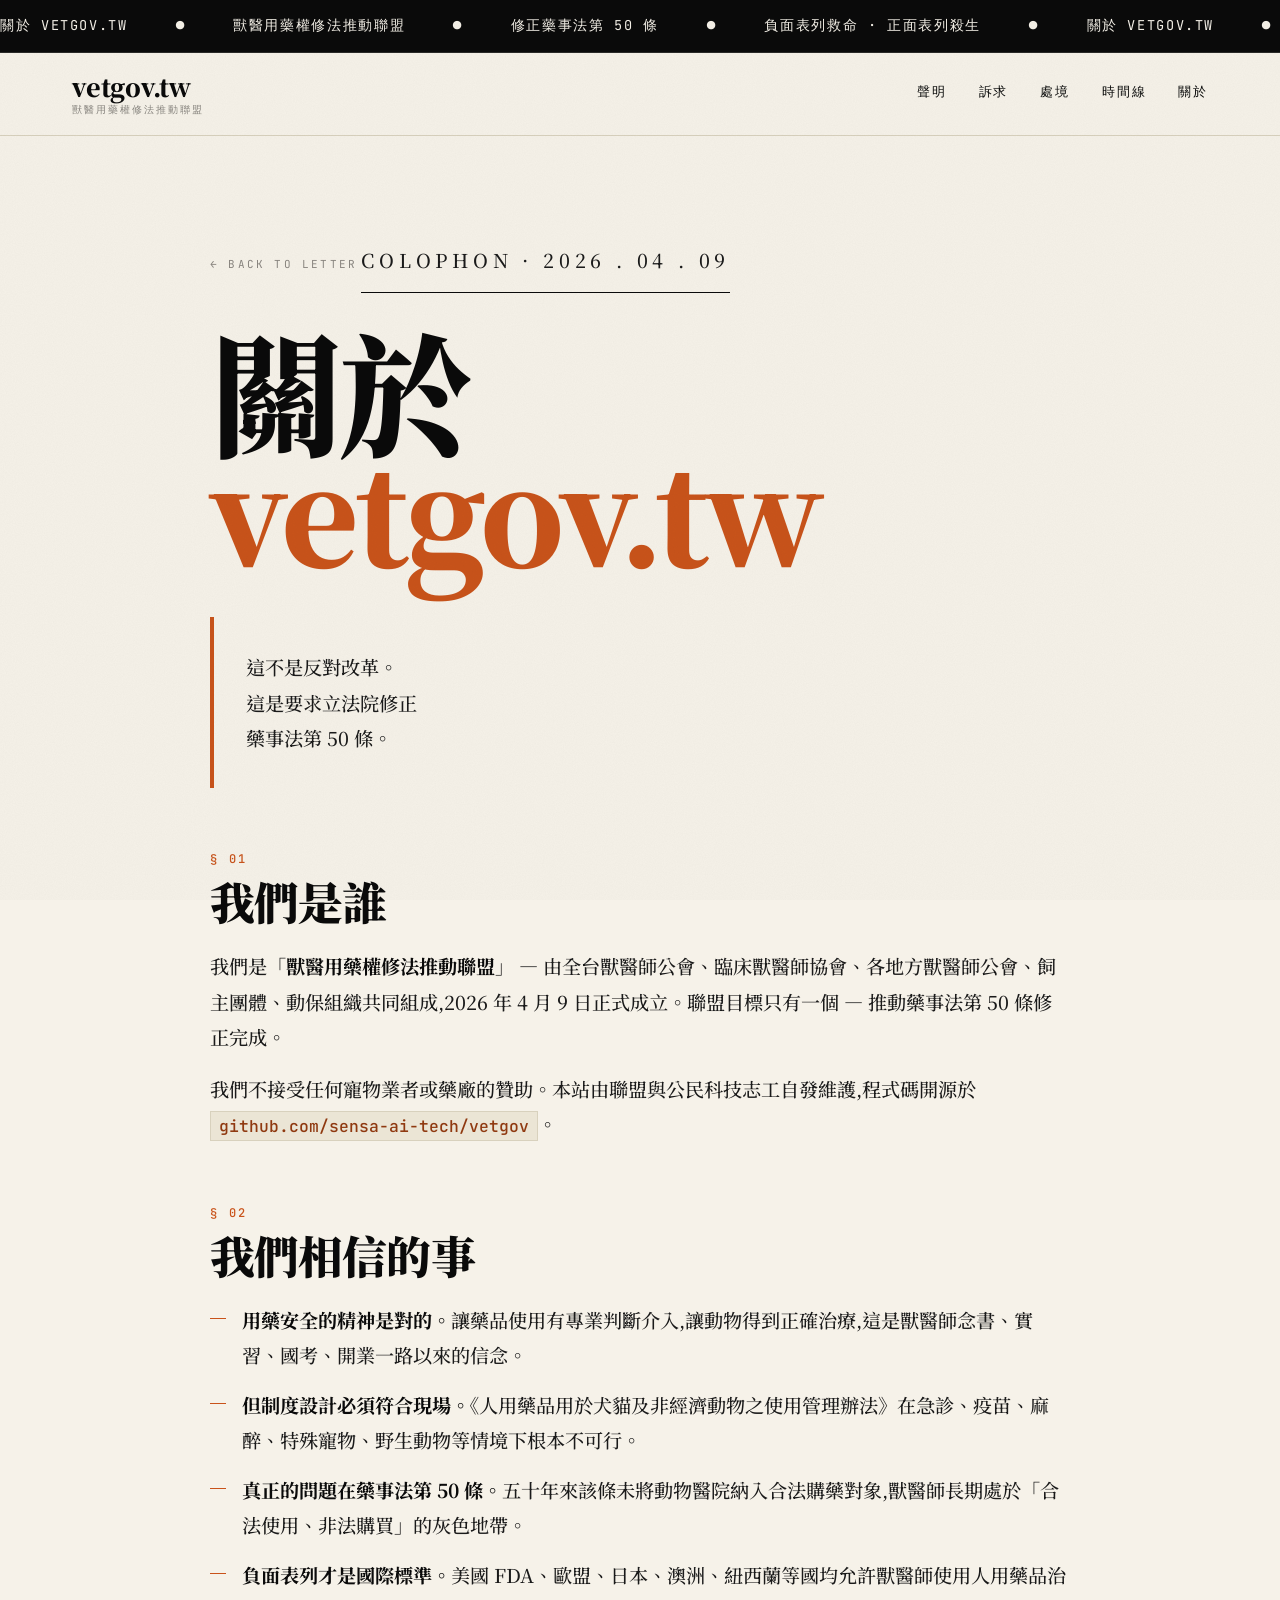
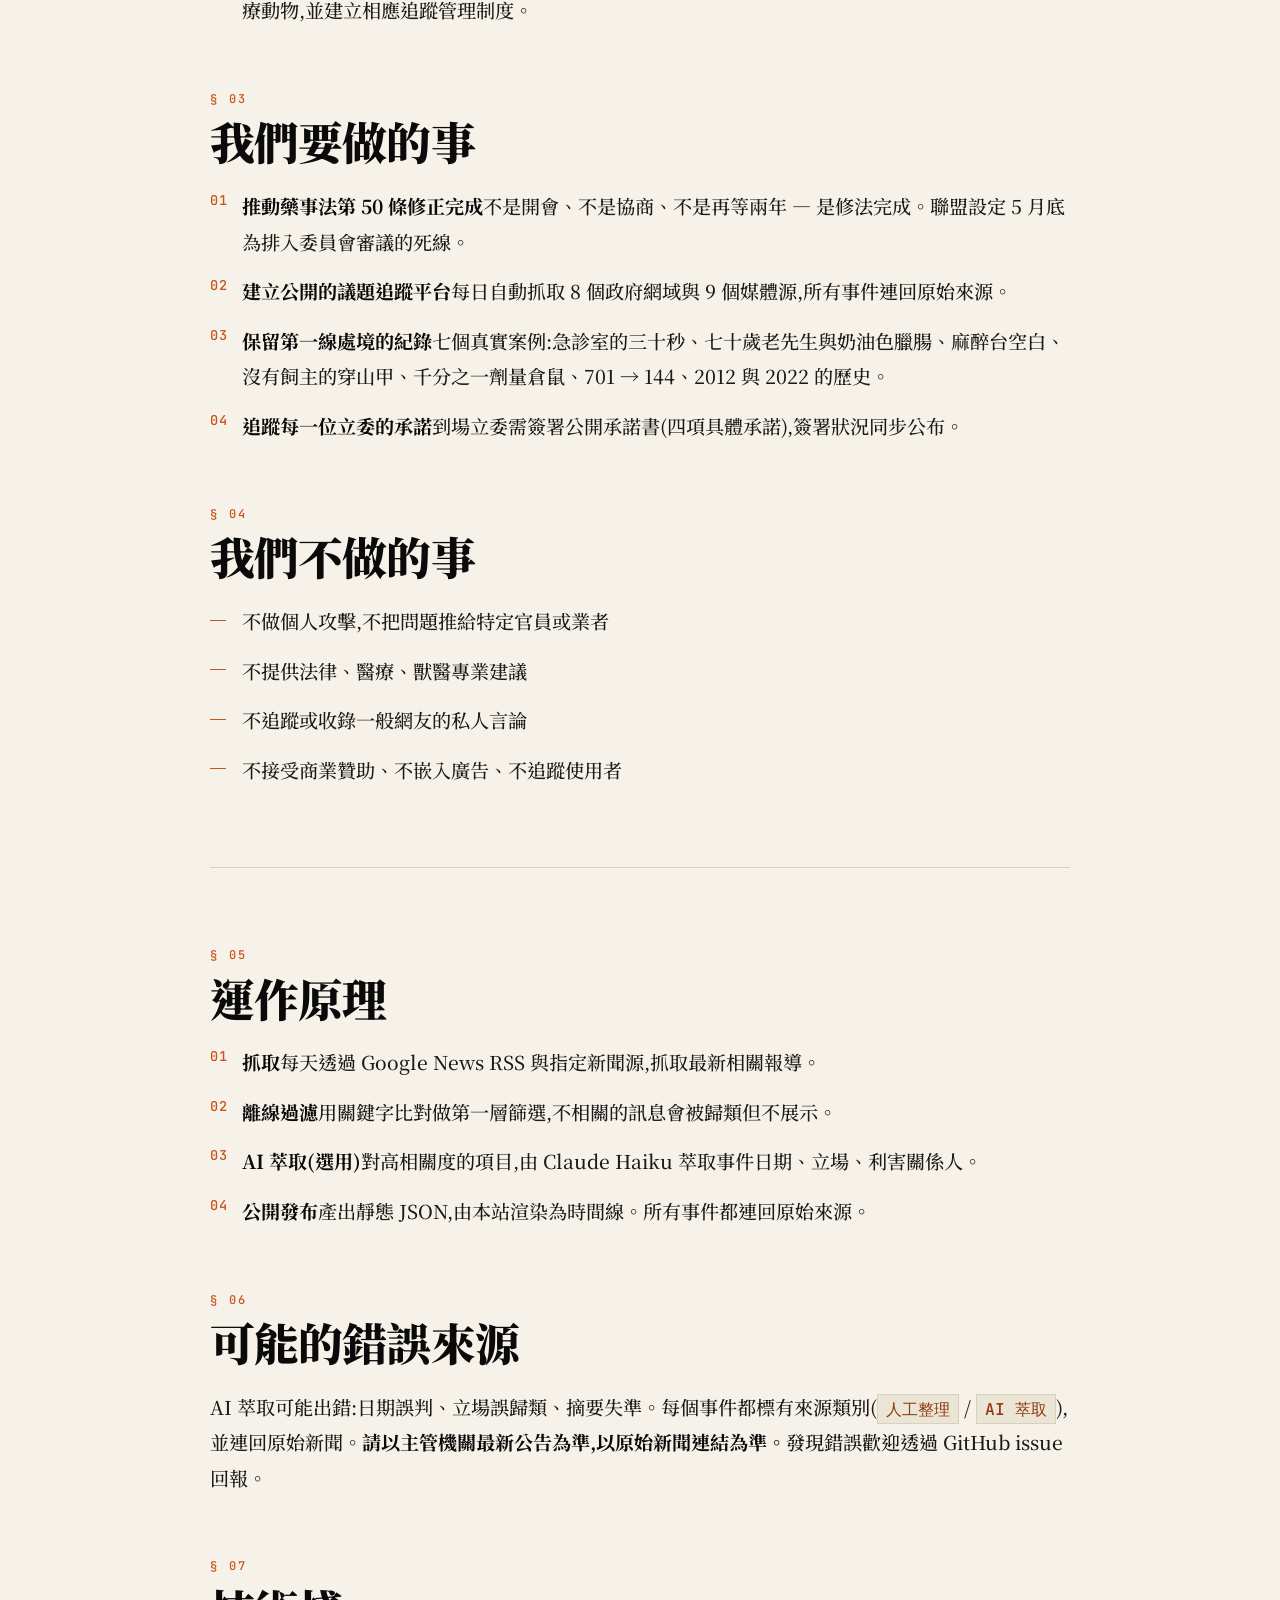
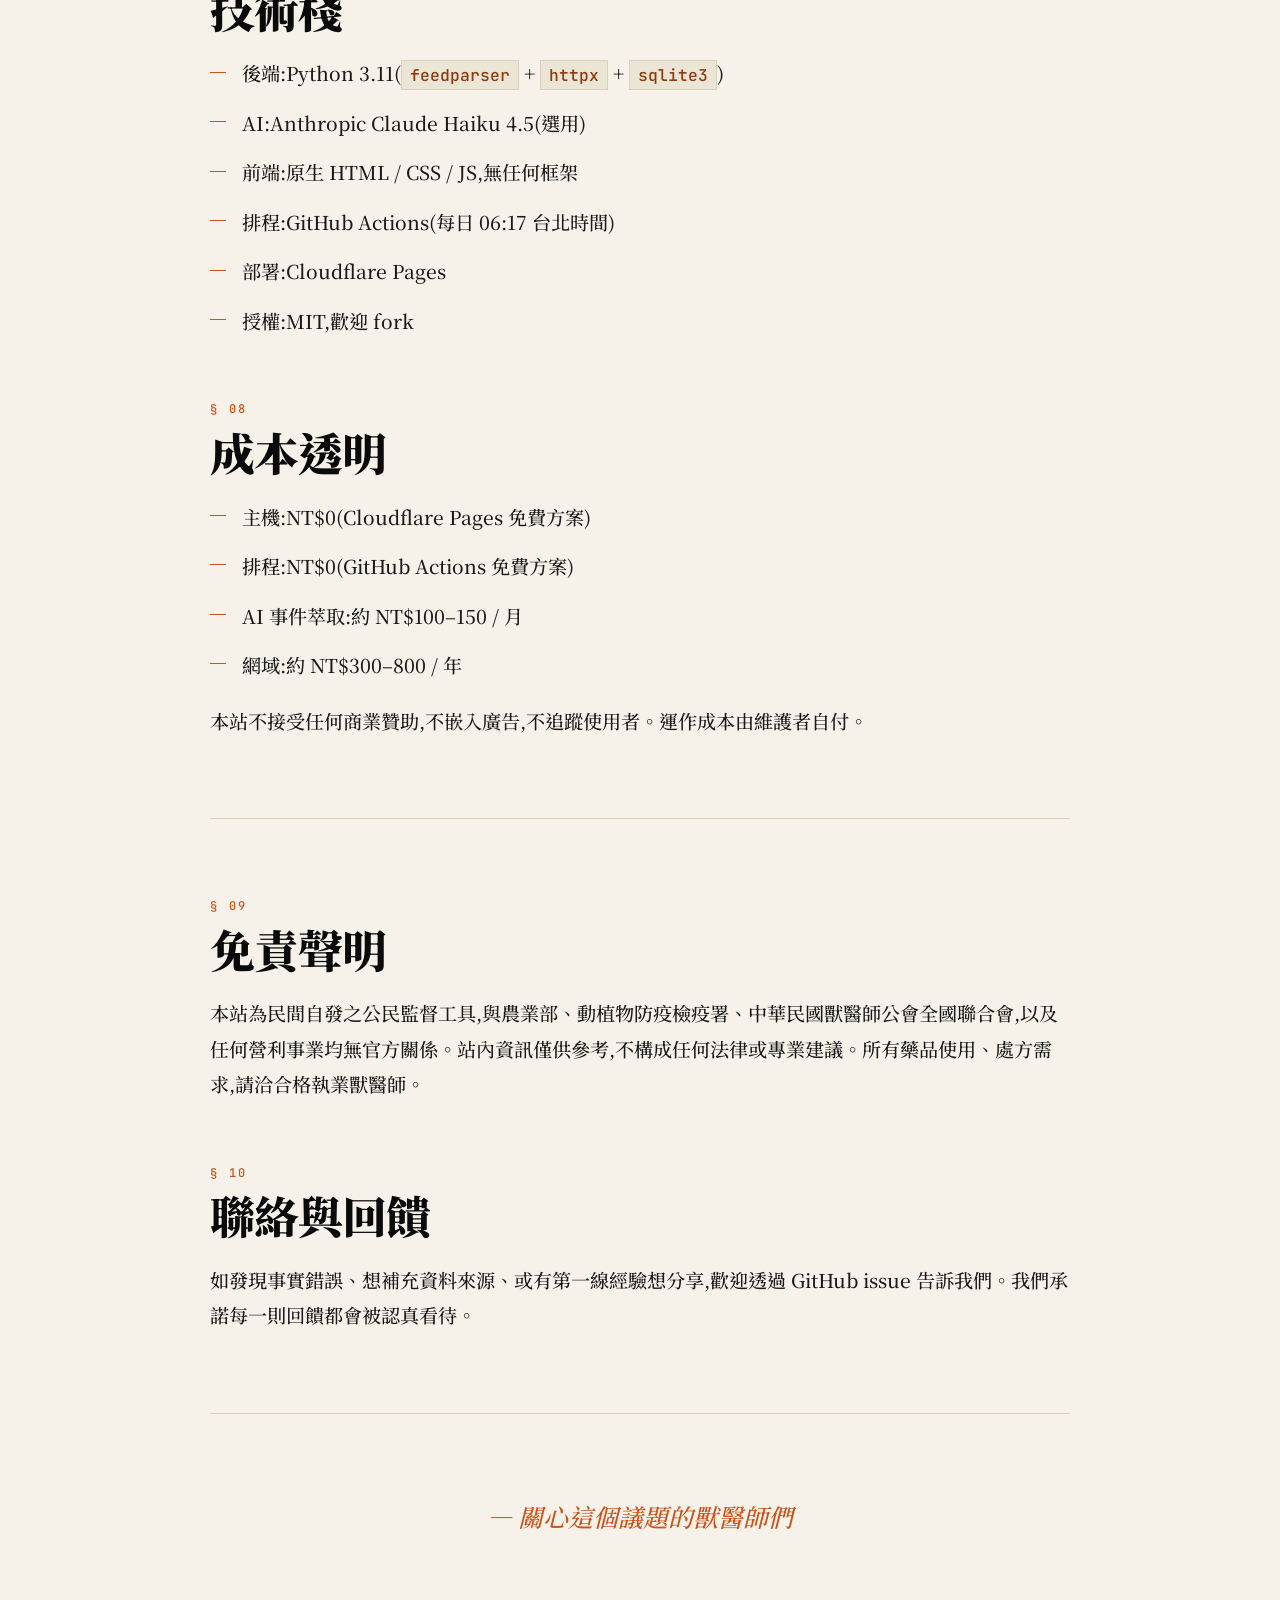
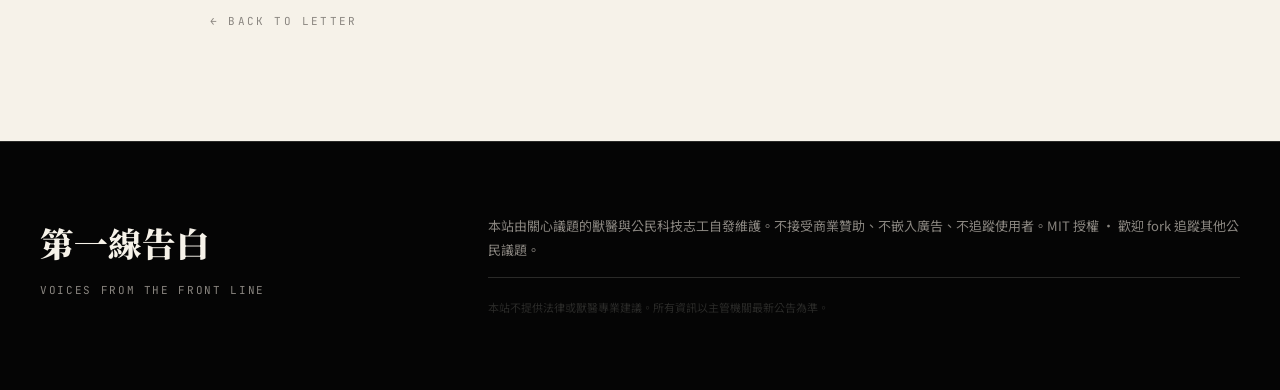
==== commit 84d5c6fc: "refactor: 以藥事法第 50 條修正為核心重寫全站內容 根據集會正式文件(立法院陳情書、藥事法窒礙分析、獸醫師代表演講稿、 主持人講稿、飼主證言)重寫 vetgov.tw,移除偏離主題的「電子" ====
--- a/site/about.html
+++ b/site/about.html
@@ -156,21 +156,21 @@
      ═══════════════════════════════════════════════ -->
 <div class="marquee" aria-hidden="true">
   <div class="marquee__track">
-    <span>關於本站</span>
-    <span aria-hidden="true">●</span>
-    <span>來自獸醫師的請願</span>
-    <span aria-hidden="true">●</span>
-    <span>第一線告白</span>
-    <span aria-hidden="true">●</span>
-    <span>請主管機關正視問題</span>
-    <span aria-hidden="true">●</span>
-    <span>關於本站</span>
-    <span aria-hidden="true">●</span>
-    <span>來自獸醫師的請願</span>
-    <span aria-hidden="true">●</span>
-    <span>第一線告白</span>
-    <span aria-hidden="true">●</span>
-    <span>請主管機關正視問題</span>
+    <span>關於 vetgov.tw</span>
+    <span aria-hidden="true">●</span>
+    <span>獸醫用藥權修法推動聯盟</span>
+    <span aria-hidden="true">●</span>
+    <span>修正藥事法第 50 條</span>
+    <span aria-hidden="true">●</span>
+    <span>負面表列救命 · 正面表列殺生</span>
+    <span aria-hidden="true">●</span>
+    <span>關於 vetgov.tw</span>
+    <span aria-hidden="true">●</span>
+    <span>獸醫用藥權修法推動聯盟</span>
+    <span aria-hidden="true">●</span>
+    <span>修正藥事法第 50 條</span>
+    <span aria-hidden="true">●</span>
+    <span>負面表列救命 · 正面表列殺生</span>
     <span aria-hidden="true">●</span>
   </div>
 </div>
@@ -181,8 +181,8 @@
 <header class="nav">
   <div class="nav__inner">
     <a href="index.html" class="nav__brand">
-      <span class="nav__mark">第一線告白</span>
-      <span class="nav__sub">Voices from the Front Line</span>
+      <span class="nav__mark">vetgov.tw</span>
+      <span class="nav__sub">獸醫用藥權修法推動聯盟</span>
     </a>
     <nav class="nav__links">
       <a href="index.html#manifesto">聲明</a>
@@ -206,33 +206,33 @@
 
     <h1 class="about__title">
       關於<br>
-      <span class="accent-underline">本站</span>
+      <span class="accent-underline">vetgov.tw</span>
     </h1>
 
     <p class="about__lead">
-      這不是一個反對處方制度的網站。<br>
-      這是一群第一線獸醫師,<br>
-      請主管機關把制度做對的地方。
+      這不是反對改革。<br>
+      這是要求立法院修正<br>
+      藥事法第 50 條。
     </p>
 
     <h2 class="about__h2"><span class="num">§ 01</span>我們是誰</h2>
-    <p>我們是關心台灣小動物醫療品質的執業獸醫師,以及支持我們的公民科技志工。我們不隸屬於任何官方機構、不是特定公會的發言管道,也不接受任何寵物業者或藥廠的贊助。</p>
-    <p>我們之所以做這個站,是因為 2026 年 7 月 1 日的新制上路在即,而第一線對於配套措施的疑慮、飼主對於成本與取得的擔憂、偏鄉醫療可近性的風險 — 這些聲音都還沒有被主管機關認真回應過。</p>
+    <p>我們是「<strong>獸醫用藥權修法推動聯盟</strong>」 — 由全台獸醫師公會、臨床獸醫師協會、各地方獸醫師公會、飼主團體、動保組織共同組成,2026 年 4 月 9 日正式成立。聯盟目標只有一個 — 推動藥事法第 50 條修正完成。</p>
+    <p>我們不接受任何寵物業者或藥廠的贊助。本站由聯盟與公民科技志工自發維護,程式碼開源於 <code>github.com/sensa-ai-tech/vetgov</code>。</p>
 
     <h2 class="about__h2"><span class="num">§ 02</span>我們相信的事</h2>
     <ul>
-      <li><strong>處方制度的精神是對的。</strong>讓藥品使用有專業判斷介入,讓動物得到正確治療,這是獸醫的核心責任。</li>
-      <li><strong>但制度要能落地,必須有配套。</strong>電子處方、跨院流通、罰則歸屬、過渡期緩衝、偏鄉支援,缺一不可。</li>
-      <li><strong>第一線必須被聽見。</strong>執行者從未被問過能不能做到的制度,不會是好制度。</li>
-      <li><strong>飼主不是敵人。</strong>飼主對於成本與便利性的質疑是合理的,我們要為他們爭取對話空間。</li>
+      <li><strong>用藥安全的精神是對的。</strong>讓藥品使用有專業判斷介入,讓動物得到正確治療,這是獸醫師念書、實習、國考、開業一路以來的信念。</li>
+      <li><strong>但制度設計必須符合現場。</strong>《人用藥品用於犬貓及非經濟動物之使用管理辦法》在急診、疫苗、麻醉、特殊寵物、野生動物等情境下根本不可行。</li>
+      <li><strong>真正的問題在藥事法第 50 條。</strong>五十年來該條未將動物醫院納入合法購藥對象,獸醫師長期處於「合法使用、非法購買」的灰色地帶。</li>
+      <li><strong>負面表列才是國際標準。</strong>美國 FDA、歐盟、日本、澳洲、紐西蘭等國均允許獸醫師使用人用藥品治療動物,並建立相應追蹤管理制度。</li>
     </ul>
 
     <h2 class="about__h2"><span class="num">§ 03</span>我們要做的事</h2>
     <ol>
-      <li><strong>自動追蹤議題發展</strong>每天抓取政府公告、媒體報導、公會聲明,建立公開的議題時間線。</li>
-      <li><strong>保留第一線處境的紀錄</strong>讓每一個關心的人都能看到新制對執業現場的實際影響。</li>
-      <li><strong>把訴求說清楚</strong>五大訴求不是反對改革的口號,是讓改革能夠成功的最低條件。</li>
-      <li><strong>呼籲對話</strong>請農業部、防檢署把我們當成一起把制度做好的夥伴,不是上路後才收到公告的執行工具。</li>
+      <li><strong>推動藥事法第 50 條修正完成</strong>不是開會、不是協商、不是再等兩年 — 是修法完成。聯盟設定 5 月底為排入委員會審議的死線。</li>
+      <li><strong>建立公開的議題追蹤平台</strong>每日自動抓取 8 個政府網域與 9 個媒體源,所有事件連回原始來源。</li>
+      <li><strong>保留第一線處境的紀錄</strong>七個真實案例:急診室的三十秒、七十歲老先生與奶油色臘腸、麻醉台空白、沒有飼主的穿山甲、千分之一劑量倉鼠、701 → 144、2012 與 2022 的歷史。</li>
+      <li><strong>追蹤每一位立委的承諾</strong>到場立委需簽署公開承諾書(四項具體承諾),簽署狀況同步公布。</li>
     </ol>
 
     <h2 class="about__h2"><span class="num">§ 04</span>我們不做的事</h2>
@@ -240,7 +240,7 @@
       <li>不做個人攻擊,不把問題推給特定官員或業者</li>
       <li>不提供法律、醫療、獸醫專業建議</li>
       <li>不追蹤或收錄一般網友的私人言論</li>
-      <li>不代表「全體獸醫師」發言 — 我們代表的是關心這個議題的獸醫師</li>
+      <li>不接受商業贊助、不嵌入廣告、不追蹤使用者</li>
     </ul>
 
     <hr class="about__divider">
--- a/site/style.css
+++ b/site/style.css
@@ -435,6 +435,46 @@
   margin-top: 4px;
 }
 
+/* Hero mini-stats: 701 → 144 = 20.5% */
+.hero__stats-mini {
+  display: inline-flex;
+  align-items: center;
+  gap: 28px;
+  margin: 36px 0 28px;
+  padding: 20px 32px;
+  border-top: 2px solid var(--ink);
+  border-bottom: 2px solid var(--ink);
+}
+.hero__stat {
+  text-align: center;
+}
+.hero__stat-num {
+  font-family: var(--serif);
+  font-size: clamp(2.5rem, 2rem + 2vw, 3.6rem);
+  font-weight: 900;
+  line-height: 0.9;
+  color: var(--ink);
+  font-variant-numeric: tabular-nums;
+  letter-spacing: -0.02em;
+}
+.hero__stat-num small { font-size: 0.55em; vertical-align: top; margin-left: 2px; }
+.hero__stat-accent { color: var(--blood); }
+.hero__stat-pct { color: var(--blood); }
+.hero__stat-label {
+  font-family: var(--mono);
+  font-size: 11px;
+  text-transform: uppercase;
+  letter-spacing: 0.18em;
+  color: var(--mist);
+  margin-top: 6px;
+}
+.hero__stat-divider {
+  font-family: var(--serif);
+  font-size: 2rem;
+  color: var(--mist);
+  font-weight: 500;
+}
+
 .hero__cta {
   display: flex;
   gap: 16px;
@@ -900,6 +940,20 @@
 .voice--04 { transform: rotate(1.2deg); }
 .voice--05 { transform: rotate(-1deg); }
 .voice--06 { transform: rotate(0.5deg); }
+.voice--07 {
+  transform: rotate(-0.8deg);
+  background: var(--ink);
+  color: var(--paper);
+  grid-column: span 3;
+}
+.voice--07::before { background: var(--gold); }
+.voice--07 h4 { color: var(--paper); font-size: var(--step-4); }
+.voice--07 .voice__hashtag { color: var(--gold); }
+.voice--07 p { color: var(--mist-soft); font-size: var(--step-1); line-height: 1.85; }
+.voice--07 p strong {
+  color: var(--gold-light);
+  background: linear-gradient(180deg, transparent 60%, rgba(201, 163, 74, 0.25) 60%);
+}
 
 .voice:hover {
   transform: rotate(0) translateY(-8px) scale(1.02);
@@ -1092,6 +1146,24 @@
 .ti-badge.stance-mixed      { background: var(--gold); color: var(--ink); }
 .ti-badge.origin-seed { background: var(--ink); color: var(--paper); }
 .ti-badge.origin-llm  { background: var(--paper); color: var(--ink); border: 1px solid var(--ink); }
+.ti-badge.tier-official {
+  background: var(--gold);
+  color: var(--ink);
+  font-weight: 700;
+  letter-spacing: 0.18em;
+  box-shadow: 0 0 0 2px var(--gold-light);
+}
+/* Government items get a gold left border accent */
+.timeline-item.tier-official {
+  background: linear-gradient(90deg, rgba(201, 163, 74, 0.06), transparent 50%);
+  border-left: 3px solid var(--gold);
+  padding-left: 16px;
+}
+.timeline-item.tier-official::before {
+  background: var(--gold);
+  border-color: var(--gold-light);
+  box-shadow: 0 0 0 4px rgba(201, 163, 74, 0.25);
+}
 .ti-imp {
   font-family: var(--mono);
   font-size: 10px;
@@ -1335,9 +1407,11 @@
 @media (max-width: 960px) {
   .hero__grid { grid-template-columns: 1fr; }
   .hero__meta { border-top: none; padding-top: 0; }
+  .hero__stats-mini { gap: 18px; padding: 16px 20px; flex-wrap: wrap; justify-content: center; }
   .demands__grid { grid-template-columns: repeat(2, 1fr); }
   .demand--1, .demand--2, .demand--3, .demand--4, .demand--5 { grid-column: span 2; }
   .voices__wall { grid-template-columns: repeat(2, 1fr); }
+  .voice--07 { grid-column: span 2; }
 }
 @media (max-width: 720px) {
   .nav__inner { flex-direction: column; align-items: flex-start; gap: 12px; padding: 16px 24px; }
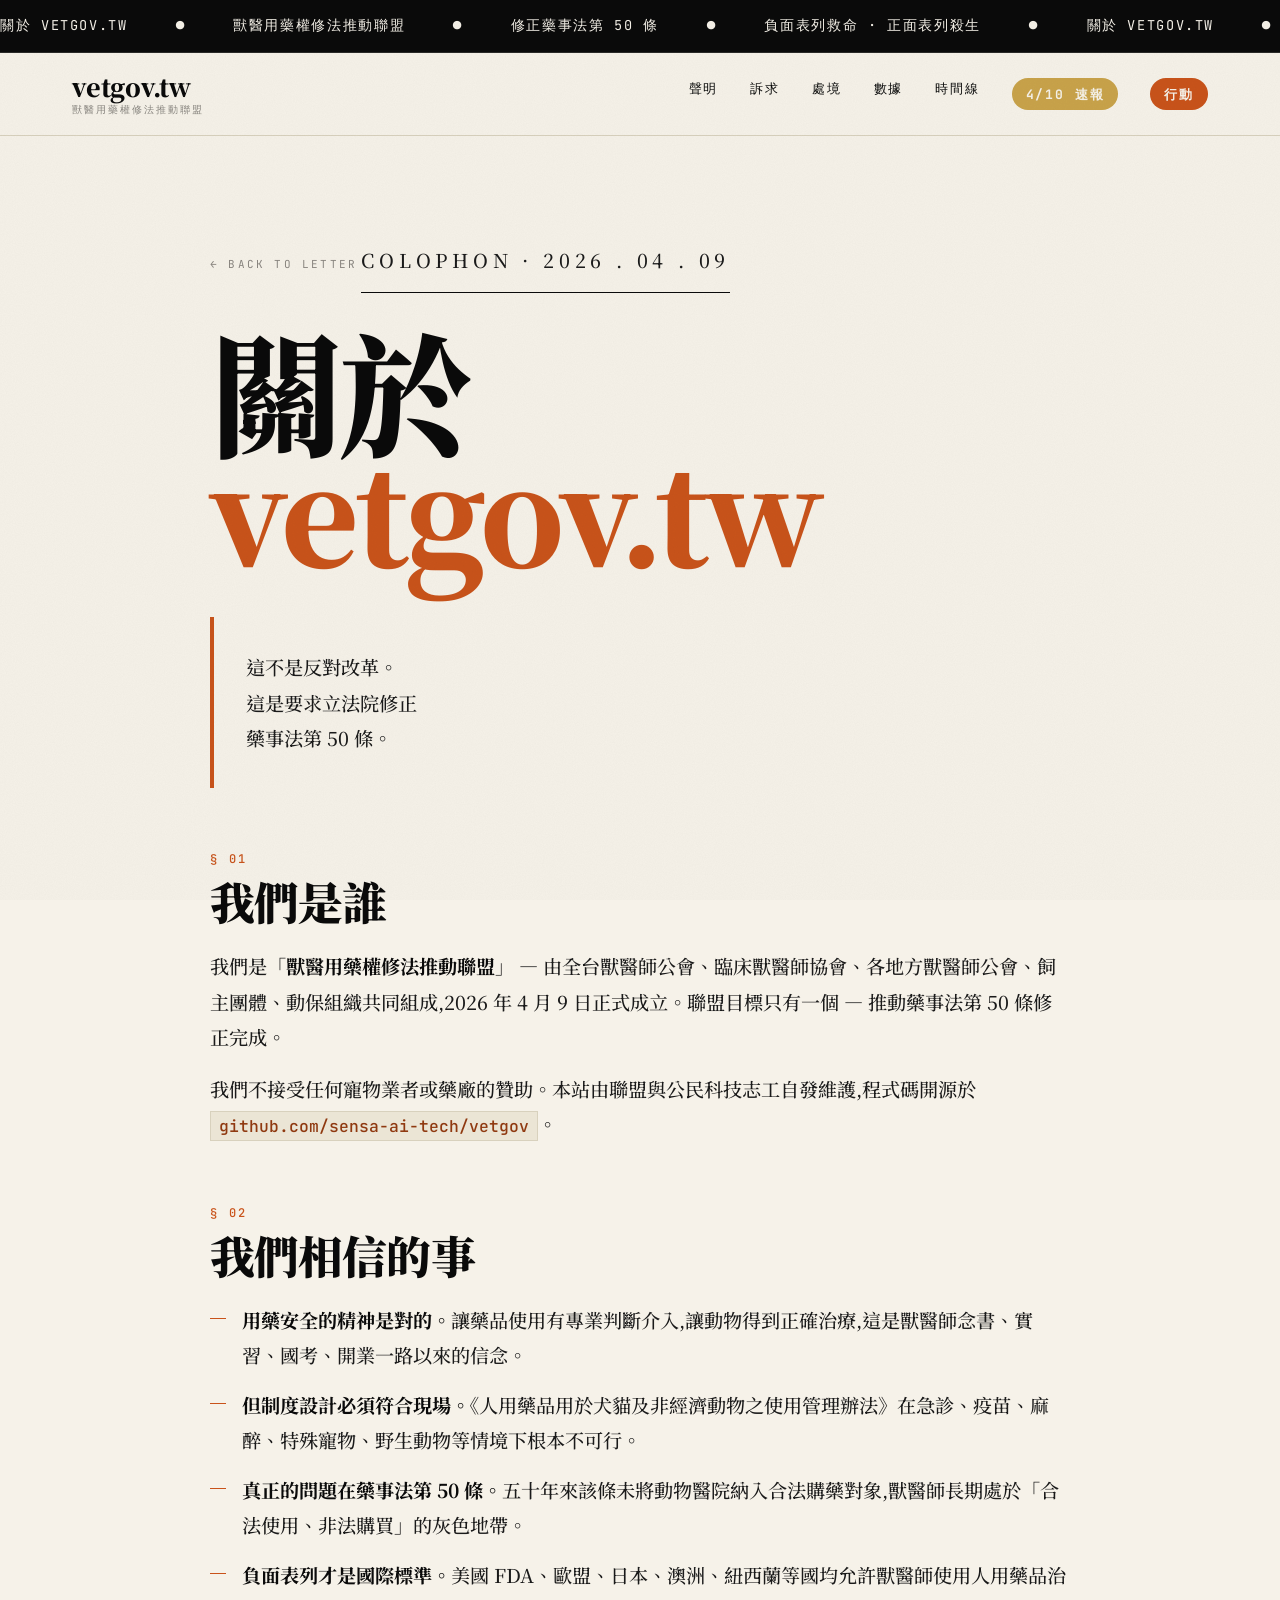
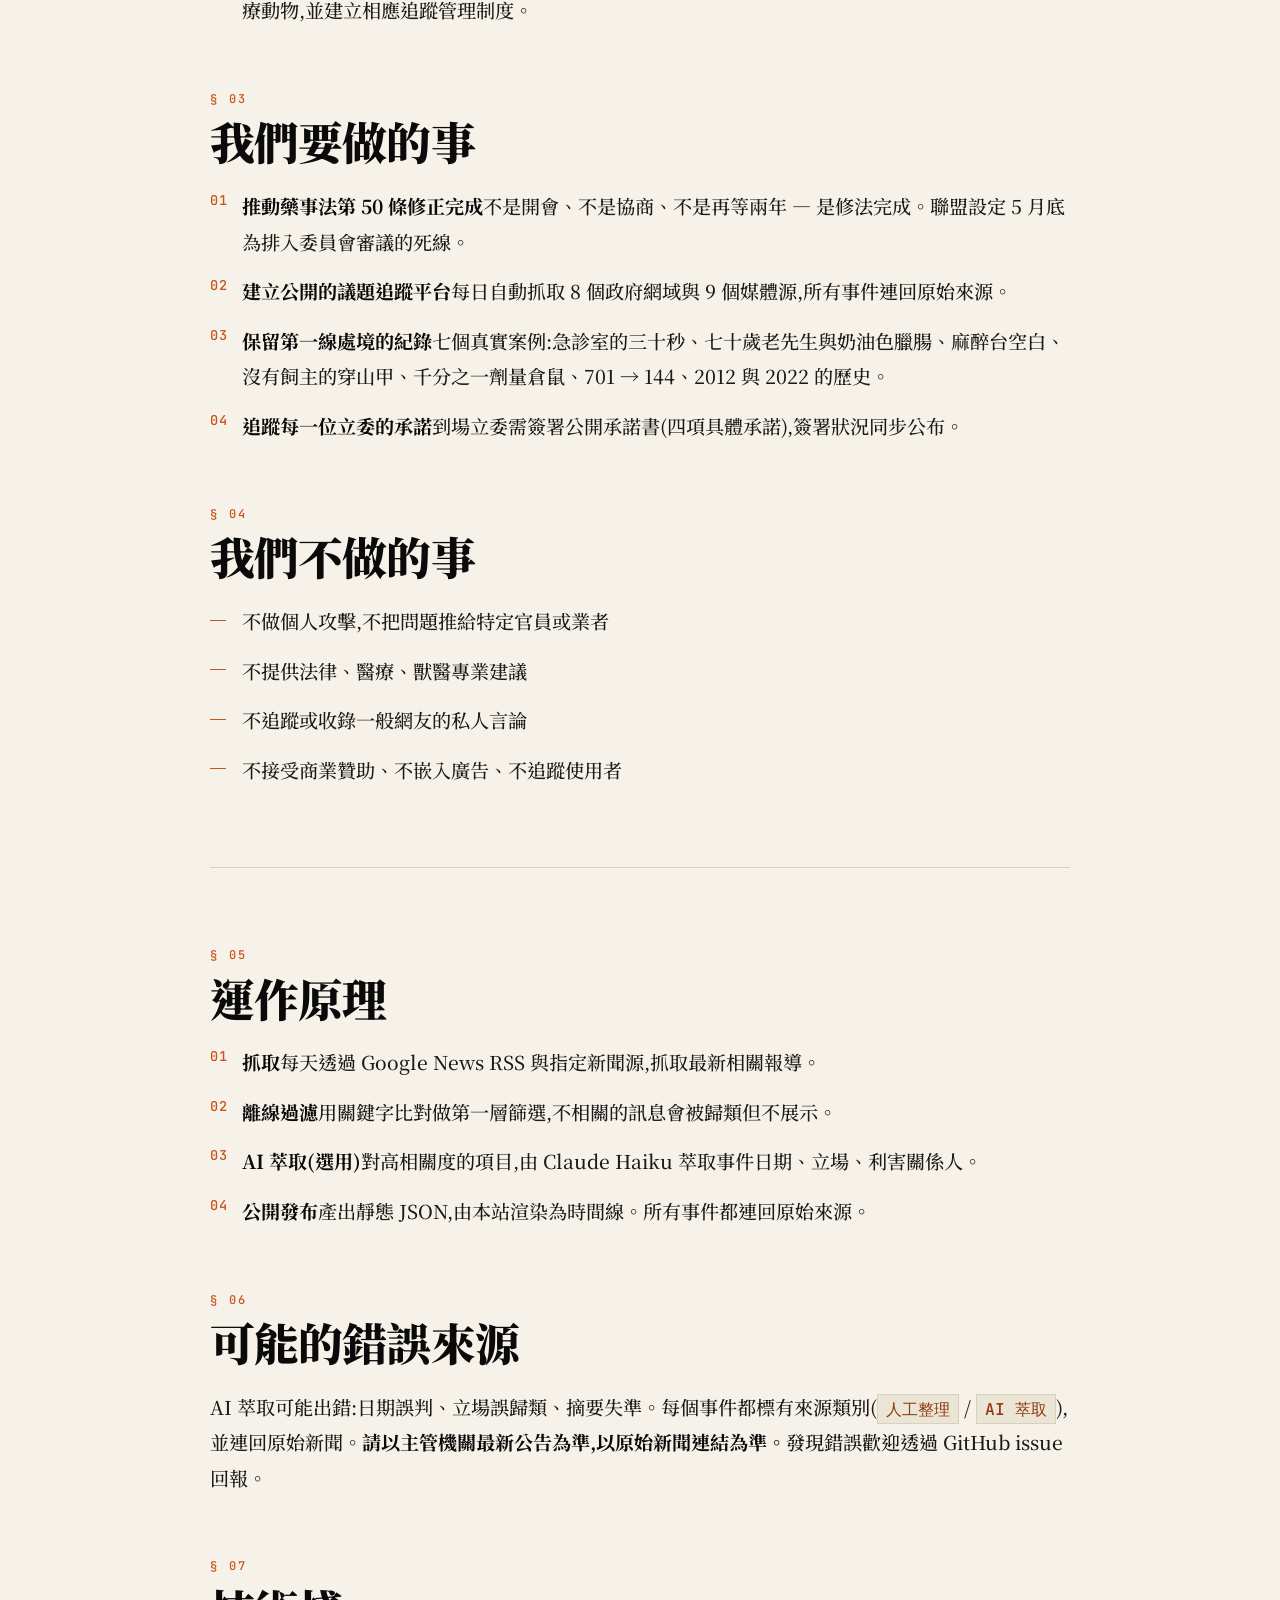
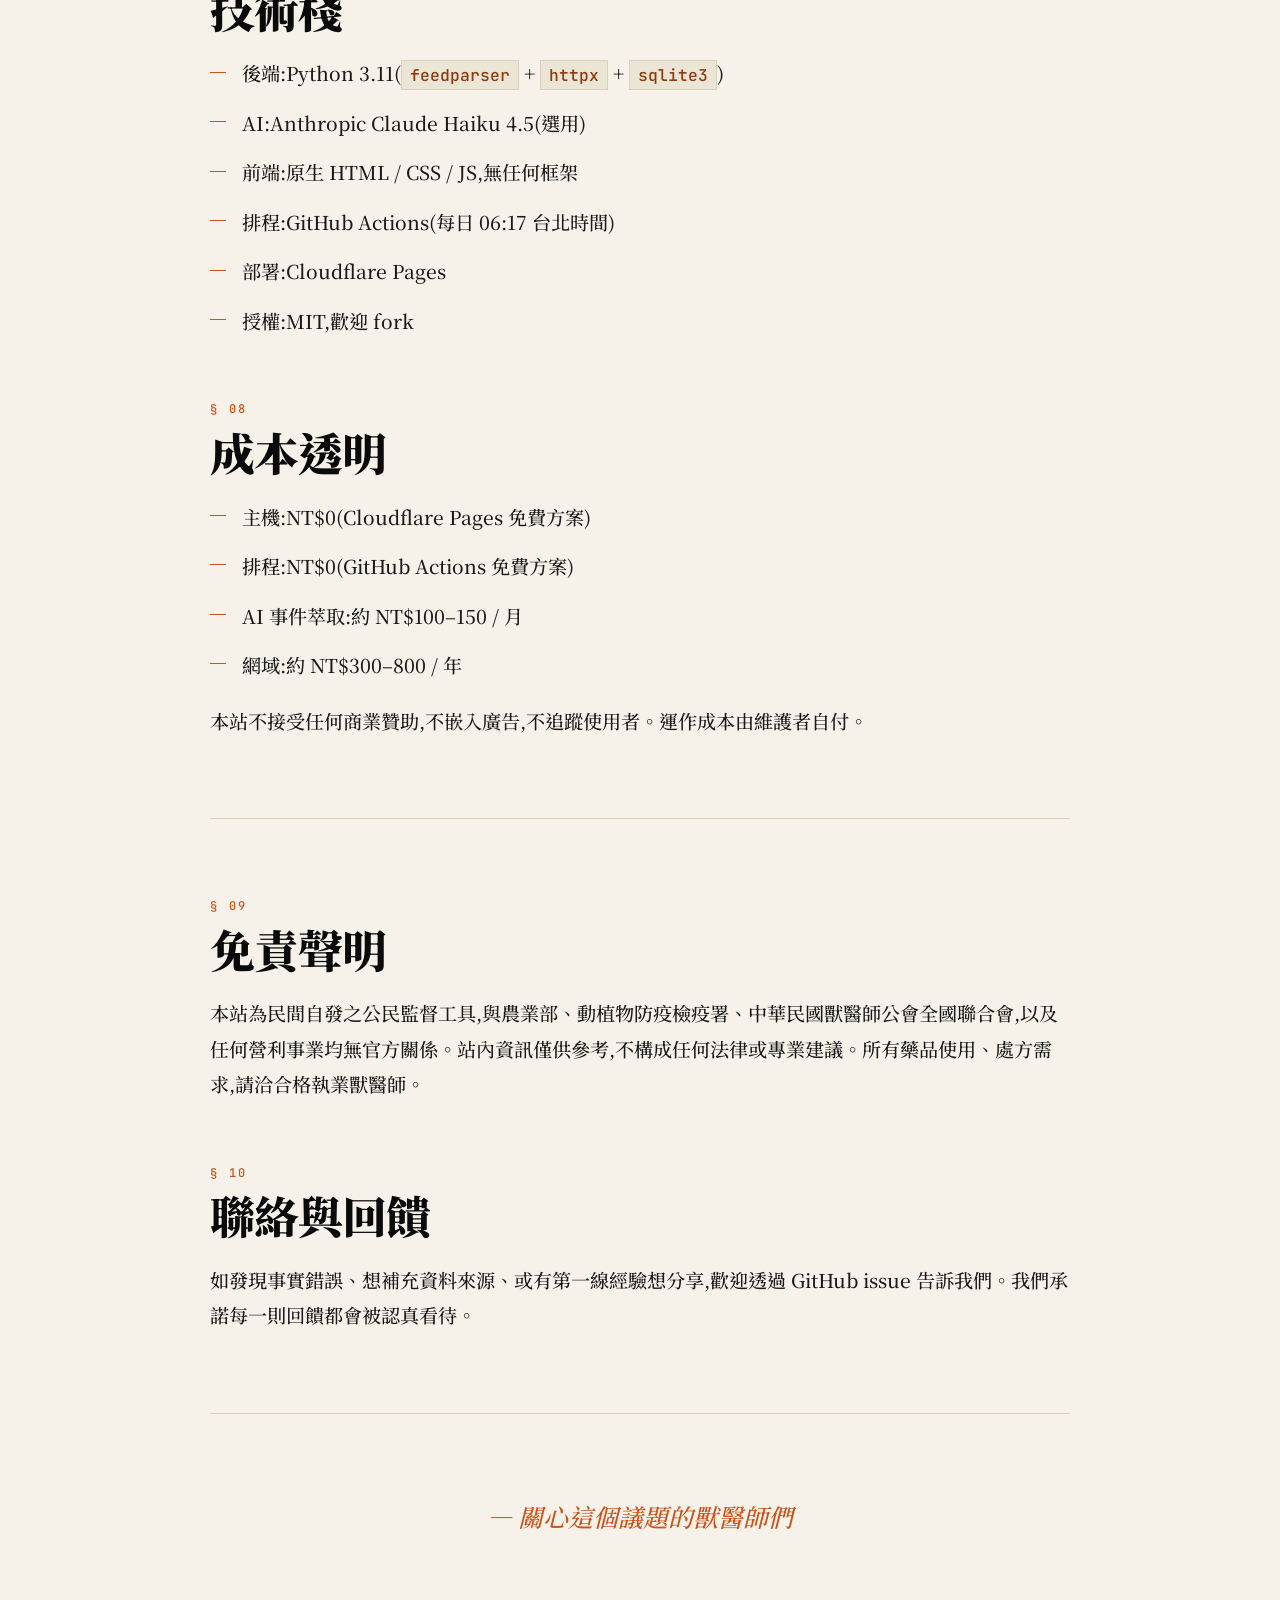
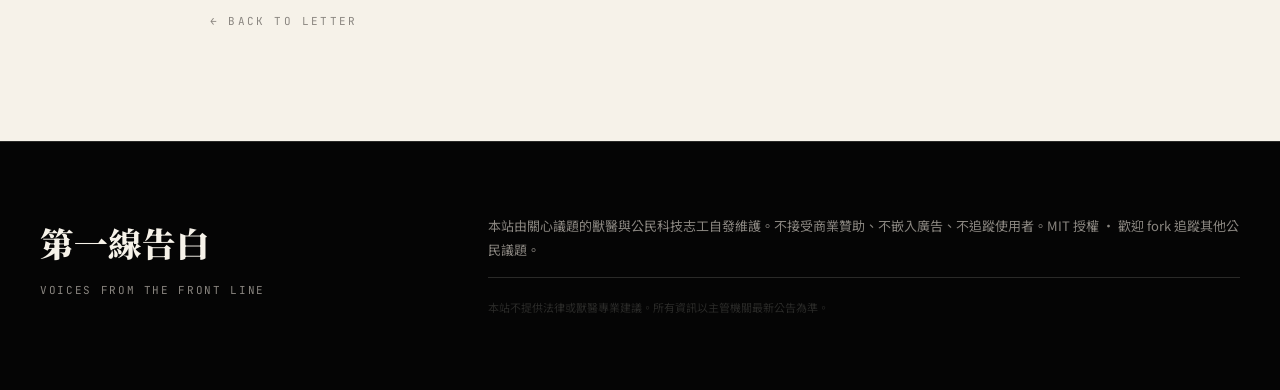
==== commit c9eae371: "fix: code review 修正 — 7 ERROR + 5 WARNING 已解決 Based on AI Code Review Report (2026-04-10).  🔴 ERROR " ====
--- a/site/about.html
+++ b/site/about.html
@@ -3,8 +3,18 @@
 <head>
 <meta charset="UTF-8">
 <meta name="viewport" content="width=device-width, initial-scale=1.0">
-<title>關於 · 第一線告白</title>
-<meta name="description" content="關於本站 · 我們是誰、我們相信什麼、我們不做什麼。">
+<title>關於 · vetgov.tw · 獸醫用藥權修法推動聯盟</title>
+<meta name="description" content="我們是獸醫用藥權修法推動聯盟。這不是反對改革 — 這是要求立法院修正藥事法第 50 條。">
+<meta property="og:title" content="關於 vetgov.tw · 獸醫用藥權修法推動聯盟">
+<meta property="og:description" content="修正藥事法第 50 條 · 負面表列取代正面表列 · 暫緩管理辦法 7/1 強制上路">
+<meta property="og:type" content="website">
+<meta property="og:url" content="https://vetgov.tw/about">
+<meta property="og:image" content="https://vetgov.tw/og-image.svg">
+<meta name="twitter:card" content="summary_large_image">
+<meta name="twitter:image" content="https://vetgov.tw/og-image.svg">
+<meta name="theme-color" content="#0a0a0a">
+<link rel="canonical" href="https://vetgov.tw/about">
+<link rel="icon" type="image/svg+xml" href="favicon.svg">
 
 <link rel="preconnect" href="https://fonts.googleapis.com">
 <link rel="preconnect" href="https://fonts.gstatic.com" crossorigin>
@@ -188,8 +198,10 @@
       <a href="index.html#manifesto">聲明</a>
       <a href="index.html#demands">訴求</a>
       <a href="index.html#voices">處境</a>
+      <a href="data-chart.html" target="_blank" rel="noopener">數據</a>
       <a href="index.html#timeline">時間線</a>
-      <a href="about.html">關於</a>
+      <a href="hearing-0410.html" class="nav__cta nav__cta--gold">4/10 速報</a>
+      <a href="index.html#act" class="nav__cta">行動</a>
     </nav>
   </div>
 </header>
--- a/site/style.css
+++ b/site/style.css
@@ -182,6 +182,70 @@
   to { transform: translateX(-50%); }
 }
 
+/* ─── Breaking News Banner ──────────────────────────────── */
+.breaking {
+  background: var(--gold);
+  color: var(--ink);
+  font-size: 14px;
+  padding: 12px 32px;
+  position: relative;
+  z-index: 58;
+}
+.breaking__inner {
+  max-width: var(--container);
+  margin: 0 auto;
+  display: flex;
+  align-items: center;
+  gap: 16px;
+}
+.breaking__badge {
+  display: inline-block;
+  padding: 4px 12px;
+  background: var(--blood);
+  color: var(--paper);
+  font-family: var(--mono);
+  font-size: 11px;
+  font-weight: 700;
+  letter-spacing: 0.2em;
+  text-transform: uppercase;
+  border-radius: 2px;
+  flex-shrink: 0;
+  animation: breakingPulse 2s ease-in-out infinite;
+}
+@keyframes breakingPulse {
+  0%, 100% { opacity: 1; }
+  50% { opacity: 0.7; }
+}
+.breaking__text {
+  font-family: var(--sans);
+  font-weight: 500;
+  line-height: 1.5;
+}
+.breaking__text strong { color: var(--ink); }
+.breaking__text a {
+  color: var(--blood-dark);
+  font-weight: 700;
+  text-decoration: underline;
+  text-underline-offset: 3px;
+  margin-left: 8px;
+  white-space: nowrap;
+}
+
+/* Nav CTA gold variant */
+.nav__cta--gold {
+  background: var(--gold) !important;
+  color: var(--ink) !important;
+  animation: goldPulse 3s ease-in-out infinite;
+}
+.nav__cta--gold:hover {
+  background: var(--blood) !important;
+  color: var(--paper) !important;
+}
+@keyframes goldPulse {
+  0%, 100% { box-shadow: 0 0 0 0 rgba(201, 163, 74, 0); }
+  50% { box-shadow: 0 0 0 4px rgba(201, 163, 74, 0.4); }
+}
+
 /* ─── Nav ───────────────────────────────────────────────── */
 .nav {
   position: sticky;
@@ -1255,6 +1319,637 @@
   text-transform: uppercase;
 }
 
+/* ─── DATA · 登錄現況數據總覽 ─────────────────────────── */
+.data {
+  background: var(--ink);
+  color: var(--paper);
+  padding: var(--space-section) 32px;
+  position: relative;
+  overflow: hidden;
+}
+.data::before {
+  content: "DATA";
+  position: absolute;
+  top: 6%;
+  right: -2%;
+  font-family: var(--serif);
+  font-size: clamp(8rem, 20vw, 20rem);
+  font-weight: 900;
+  color: var(--paper);
+  opacity: 0.025;
+  letter-spacing: -0.05em;
+  line-height: 0.8;
+  pointer-events: none;
+}
+.data__inner {
+  max-width: var(--container);
+  margin: 0 auto;
+  position: relative;
+}
+.data__title {
+  font-family: var(--serif);
+  font-size: var(--step-7);
+  line-height: 0.9;
+  color: var(--paper);
+  margin-bottom: 24px;
+  letter-spacing: -0.03em;
+}
+.data__lede {
+  font-family: var(--serif);
+  font-size: var(--step-2);
+  color: var(--mist-soft);
+  margin-bottom: 56px;
+  font-weight: 500;
+  line-height: 1.6;
+}
+
+.data__big-row {
+  display: grid;
+  grid-template-columns: repeat(3, 1fr);
+  gap: 20px;
+  margin-bottom: 40px;
+}
+.data__big-card {
+  padding: 44px 32px 36px;
+  background: var(--ink-soft);
+  border: 1px solid var(--ink-mid);
+  text-align: center;
+  position: relative;
+  border-radius: 2px;
+}
+.data__big-card--red {
+  background: linear-gradient(135deg, var(--blood-dark), var(--blood));
+  border-color: var(--blood);
+}
+.data__big-card--gold {
+  background: linear-gradient(135deg, #6d4a14, var(--gold));
+  border-color: var(--gold);
+  color: var(--ink);
+}
+.data__big-num {
+  font-family: var(--serif);
+  font-size: clamp(4.5rem, 6vw + 1rem, 7rem);
+  font-weight: 900;
+  line-height: 0.85;
+  letter-spacing: -0.04em;
+  font-variant-numeric: tabular-nums;
+  color: var(--paper);
+}
+.data__big-card--gold .data__big-num { color: var(--ink); }
+.data__big-label {
+  font-family: var(--sans);
+  font-size: 14px;
+  line-height: 1.6;
+  margin-top: 16px;
+  opacity: 0.85;
+}
+.data__big-card--gold .data__big-label { color: var(--ink-soft); opacity: 1; font-weight: 500; }
+
+.data__note {
+  padding: 24px 28px;
+  background: rgba(201, 83, 26, 0.08);
+  border-left: 3px solid var(--blood);
+  font-size: var(--step-0);
+  line-height: 1.8;
+  color: var(--mist-soft);
+  margin-bottom: 56px;
+  border-radius: 0 2px 2px 0;
+}
+.data__note strong:first-child {
+  display: block;
+  font-family: var(--mono);
+  font-size: 11px;
+  letter-spacing: 0.2em;
+  text-transform: uppercase;
+  color: var(--blood-soft);
+  margin-bottom: 10px;
+}
+.data__note strong { color: var(--gold-light); }
+
+.data__bar-section {
+  background: var(--ink-soft);
+  border: 1px solid var(--ink-mid);
+  padding: 40px 40px 32px;
+  margin-bottom: 40px;
+}
+.data__bar-section h3 {
+  font-family: var(--serif);
+  font-size: var(--step-2);
+  color: var(--gold);
+  margin-bottom: 28px;
+  font-weight: 700;
+  line-height: 1.4;
+}
+.data__bars { display: flex; flex-direction: column; gap: 10px; }
+.bar {
+  display: grid;
+  grid-template-columns: 200px 1fr;
+  gap: 16px;
+  align-items: center;
+}
+.bar__name {
+  font-family: var(--sans);
+  font-size: 13px;
+  text-align: right;
+  color: var(--mist-soft);
+}
+.bar--zero .bar__name { color: var(--blood-soft); font-weight: 700; }
+.bar__track {
+  height: 24px;
+  background: rgba(255, 255, 255, 0.05);
+  border-radius: 2px;
+  position: relative;
+  overflow: hidden;
+}
+.bar__fill {
+  height: 100%;
+  display: flex;
+  align-items: center;
+  justify-content: flex-end;
+  padding-right: 10px;
+  font-family: var(--mono);
+  font-size: 12px;
+  font-weight: 600;
+  color: var(--paper);
+  transition: width 0.6s cubic-bezier(0.2, 0.8, 0.2, 1);
+  min-width: 2px;
+}
+.bar__fill--local { background: linear-gradient(90deg, #1e5a8a, #3498db); }
+.bar__fill--gov   { background: linear-gradient(90deg, #1b5e20, #2ecc71); }
+.bar__fill--intl  { background: linear-gradient(90deg, var(--blood-dark), var(--blood)); }
+.bar__zero {
+  position: absolute;
+  left: 8px;
+  color: var(--blood-soft) !important;
+  font-weight: 900;
+  font-size: 14px;
+}
+.bar--zero .bar__fill { background: transparent; }
+.data__bar-legend {
+  margin-top: 20px;
+  font-family: var(--mono);
+  font-size: 12px;
+  color: var(--mist);
+  text-align: center;
+  letter-spacing: 0.05em;
+}
+.data__bar-legend strong { color: var(--blood-soft); }
+.dot {
+  display: inline-block;
+  width: 10px;
+  height: 10px;
+  border-radius: 2px;
+  vertical-align: middle;
+  margin-right: 4px;
+}
+.dot--local { background: #3498db; }
+.dot--gov { background: #2ecc71; }
+.dot--intl { background: var(--blood); }
+
+.data__missing {
+  background: linear-gradient(135deg, #1a1020, #2a1626);
+  border: 1px solid rgba(201, 83, 26, 0.4);
+  padding: 40px;
+  border-radius: 2px;
+  margin-bottom: 40px;
+}
+.data__missing h3 {
+  font-family: var(--serif);
+  font-size: var(--step-3);
+  color: var(--blood-soft);
+  margin-bottom: 24px;
+  font-weight: 900;
+  text-align: center;
+  letter-spacing: -0.01em;
+}
+.data__missing-grid {
+  display: grid;
+  grid-template-columns: repeat(3, 1fr);
+  gap: 14px;
+}
+.missing-card {
+  background: rgba(201, 83, 26, 0.08);
+  border: 1px solid rgba(201, 83, 26, 0.3);
+  padding: 20px 18px;
+  text-align: center;
+  border-radius: 2px;
+  transition: transform 0.2s, background 0.2s;
+}
+.missing-card:hover {
+  background: rgba(201, 83, 26, 0.18);
+  transform: translateY(-2px);
+}
+.missing-card__name {
+  font-family: var(--serif);
+  font-size: 15px;
+  font-weight: 900;
+  color: var(--blood-soft);
+  line-height: 1.3;
+  margin-bottom: 8px;
+}
+.missing-card__desc {
+  font-size: 12px;
+  color: var(--mist-soft);
+  line-height: 1.6;
+}
+
+.data__cta {
+  text-align: center;
+  margin-top: 8px;
+}
+.btn--light {
+  background: transparent;
+  color: var(--paper);
+  border-color: var(--paper);
+}
+.btn--light:hover {
+  background: var(--paper);
+  color: var(--ink);
+  box-shadow: 6px 6px 0 var(--gold);
+}
+
+/* ─── COMMUNITY · 社群意見專區 ───────────────────────── */
+.community {
+  background: var(--paper);
+  padding: var(--space-section) 32px;
+  border-top: 1px solid var(--paper-dark);
+  position: relative;
+  overflow: hidden;
+}
+.community::before {
+  content: "VOICES";
+  position: absolute;
+  bottom: 8%;
+  left: -3%;
+  font-family: var(--serif);
+  font-size: clamp(7rem, 16vw, 16rem);
+  font-weight: 900;
+  color: var(--ink);
+  opacity: 0.04;
+  letter-spacing: -0.04em;
+  line-height: 0.85;
+  pointer-events: none;
+}
+.community__inner {
+  max-width: var(--container);
+  margin: 0 auto;
+  position: relative;
+}
+.community__title {
+  font-family: var(--serif);
+  font-size: var(--step-7);
+  line-height: 0.9;
+  margin-bottom: 24px;
+  letter-spacing: -0.03em;
+}
+.community__lede {
+  font-family: var(--serif);
+  font-size: var(--step-2);
+  color: var(--ink-soft);
+  margin-bottom: 64px;
+  font-weight: 500;
+  line-height: 1.7;
+  max-width: 720px;
+}
+
+.community__grid {
+  display: grid;
+  grid-template-columns: repeat(3, 1fr);
+  gap: 24px;
+}
+
+.cv {
+  background: #fff;
+  border: 1px solid var(--paper-dark);
+  padding: 32px 30px 28px;
+  position: relative;
+  display: flex;
+  flex-direction: column;
+  transition: all 0.3s cubic-bezier(0.2, 0.8, 0.2, 1);
+  border-radius: 2px;
+}
+.cv:hover {
+  transform: translateY(-4px);
+  box-shadow: 0 16px 40px -16px rgba(10, 10, 10, 0.25);
+  border-color: var(--ink);
+}
+.cv--wide { grid-column: span 3; }
+
+.cv__tag {
+  display: inline-block;
+  align-self: flex-start;
+  padding: 4px 10px;
+  background: var(--ink);
+  color: var(--paper);
+  font-family: var(--mono);
+  font-size: 10px;
+  text-transform: uppercase;
+  letter-spacing: 0.15em;
+  margin-bottom: 24px;
+  border-radius: 2px;
+}
+.cv--vet .cv__tag      { background: var(--moss); }
+.cv--wildlife .cv__tag { background: #4a3a1c; }
+.cv--pharma .cv__tag   { background: var(--blood-dark); }
+.cv--gov .cv__tag      { background: var(--gold); color: var(--ink); }
+
+.cv__quote {
+  font-family: var(--serif);
+  font-size: var(--step-1);
+  line-height: 1.65;
+  color: var(--ink);
+  font-weight: 500;
+  margin: 0 0 24px;
+  padding-left: 20px;
+  border-left: 3px solid var(--blood);
+  position: relative;
+  quotes: none;
+  flex: 1;
+}
+.cv__quote strong { color: var(--blood-dark); font-weight: 700; }
+.cv--wide .cv__quote { font-size: var(--step-2); }
+
+.cv__cite {
+  font-style: normal;
+  font-family: var(--serif);
+  font-size: 14px;
+  line-height: 1.5;
+  color: var(--ink);
+  font-weight: 700;
+  padding-top: 16px;
+  border-top: 1px solid var(--paper-dark);
+  margin-top: auto;
+}
+.cv__name { font-size: 15px; color: var(--ink); }
+.cv__title {
+  font-family: var(--mono);
+  font-size: 11px;
+  color: var(--mist);
+  font-weight: 400;
+  letter-spacing: 0.05em;
+}
+
+.cv__src {
+  display: inline-block;
+  margin-top: 12px;
+  font-family: var(--mono);
+  font-size: 11px;
+  color: var(--blood);
+  text-decoration: none;
+  letter-spacing: 0.08em;
+  padding-bottom: 1px;
+  border-bottom: 1px solid transparent;
+  transition: border-color 0.2s;
+}
+.cv__src:hover {
+  border-bottom-color: var(--blood);
+  text-decoration: none;
+}
+
+.community__note {
+  margin-top: 48px;
+  padding: 24px 28px;
+  background: var(--paper-soft);
+  border-left: 3px solid var(--mist);
+  font-family: var(--sans);
+  font-size: 13px;
+  line-height: 1.75;
+  color: var(--ink-mid);
+  max-width: 820px;
+}
+.community__note strong {
+  font-family: var(--mono);
+  font-size: 11px;
+  letter-spacing: 0.2em;
+  text-transform: uppercase;
+  color: var(--blood);
+  margin-right: 12px;
+}
+.community__note a {
+  color: var(--blood);
+  text-decoration: underline;
+  text-underline-offset: 3px;
+}
+
+/* ─── Nav CTA pill ─────────────────────────────────────── */
+.nav__cta {
+  padding: 6px 14px;
+  background: var(--blood);
+  color: var(--paper) !important;
+  border-radius: 999px;
+  font-weight: 700;
+}
+.nav__cta::after { display: none !important; }
+.nav__cta:hover {
+  background: var(--ink);
+  text-decoration: none;
+}
+
+/* ─── ACT · 三件事 ─────────────────────────────────────── */
+.act {
+  background: var(--paper-soft);
+  padding: var(--space-section) 32px;
+  position: relative;
+  overflow: hidden;
+}
+.act::before {
+  content: "ACT NOW";
+  position: absolute;
+  top: 8%;
+  right: -4%;
+  font-family: var(--serif);
+  font-size: clamp(6rem, 14vw, 14rem);
+  font-weight: 900;
+  color: var(--blood);
+  opacity: 0.05;
+  letter-spacing: -0.03em;
+  line-height: 0.9;
+  pointer-events: none;
+}
+.act__inner {
+  max-width: var(--container);
+  margin: 0 auto;
+  position: relative;
+}
+.act__title {
+  font-family: var(--serif);
+  font-size: var(--step-7);
+  line-height: 0.9;
+  margin-bottom: 24px;
+  letter-spacing: -0.03em;
+}
+.act__lede {
+  font-family: var(--serif);
+  font-size: var(--step-2);
+  color: var(--ink-soft);
+  max-width: 680px;
+  margin-bottom: 64px;
+  font-weight: 500;
+  line-height: 1.7;
+}
+
+.act__grid {
+  display: grid;
+  grid-template-columns: repeat(3, 1fr);
+  gap: 24px;
+}
+
+.act__card {
+  background: var(--paper);
+  padding: 48px 40px 40px;
+  border: 1px solid var(--paper-dark);
+  position: relative;
+  overflow: hidden;
+  transition: all 0.3s cubic-bezier(0.2, 0.8, 0.2, 1);
+  display: flex;
+  flex-direction: column;
+  min-height: 440px;
+}
+.act__card:hover {
+  transform: translate(-4px, -4px);
+  box-shadow: 12px 12px 0 var(--ink);
+  border-color: var(--ink);
+}
+.act__card--email {
+  background: var(--ink);
+  color: var(--paper);
+  border-color: var(--ink);
+}
+.act__card--email:hover {
+  box-shadow: 12px 12px 0 var(--blood);
+}
+
+.act__num {
+  font-family: var(--serif);
+  font-size: clamp(5rem, 8vw, 8rem);
+  font-weight: 900;
+  line-height: 0.8;
+  color: var(--ink);
+  letter-spacing: -0.05em;
+  position: absolute;
+  top: 24px;
+  right: 32px;
+  opacity: 0.08;
+  transition: opacity 0.3s, color 0.3s;
+}
+.act__card:hover .act__num {
+  opacity: 0.18;
+  color: var(--blood);
+}
+.act__card--email .act__num { color: var(--paper); opacity: 0.15; }
+.act__card--email:hover .act__num { color: var(--gold-light); opacity: 0.35; }
+
+.act__tag {
+  display: inline-block;
+  padding: 5px 12px;
+  background: var(--ink);
+  color: var(--paper);
+  font-family: var(--mono);
+  font-size: 10px;
+  text-transform: uppercase;
+  letter-spacing: 0.2em;
+  align-self: flex-start;
+  margin-bottom: 24px;
+  position: relative;
+  z-index: 1;
+}
+.act__card--email .act__tag {
+  background: var(--blood);
+  color: var(--paper);
+}
+
+.act__card-title {
+  font-family: var(--serif);
+  font-size: var(--step-4);
+  line-height: 1.25;
+  color: var(--ink);
+  margin-bottom: 16px;
+  font-weight: 900;
+  letter-spacing: -0.02em;
+  position: relative;
+  z-index: 1;
+}
+.act__card--email .act__card-title { color: var(--paper); }
+
+.act__card p {
+  font-size: var(--step-0);
+  line-height: 1.75;
+  color: var(--ink-mid);
+  margin-bottom: 24px;
+  position: relative;
+  z-index: 1;
+}
+.act__card--email p { color: var(--mist-soft); }
+
+.act__buttons {
+  display: flex;
+  gap: 8px;
+  flex-wrap: wrap;
+  margin-top: auto;
+  position: relative;
+  z-index: 1;
+}
+.act__btn {
+  display: inline-flex;
+  align-items: center;
+  padding: 10px 16px;
+  border: 1.5px solid var(--ink);
+  font-family: var(--mono);
+  font-size: 12px;
+  font-weight: 500;
+  letter-spacing: 0.08em;
+  background: transparent;
+  color: var(--ink);
+  transition: all 0.2s;
+  text-decoration: none !important;
+}
+.act__btn:hover {
+  background: var(--ink);
+  color: var(--paper);
+  transform: translate(-1px, -1px);
+  box-shadow: 3px 3px 0 var(--blood);
+}
+.act__card--email .act__btn {
+  border-color: var(--paper);
+  color: var(--paper);
+}
+.act__card--email .act__btn:hover {
+  background: var(--paper);
+  color: var(--ink);
+  box-shadow: 3px 3px 0 var(--gold);
+}
+.act__btn--primary {
+  background: var(--blood);
+  color: var(--paper) !important;
+  border-color: var(--blood);
+}
+.act__btn--primary:hover {
+  background: var(--paper);
+  color: var(--blood) !important;
+  border-color: var(--paper);
+  box-shadow: 3px 3px 0 var(--gold);
+}
+
+.act__note {
+  margin-top: 56px;
+  padding: 24px 28px;
+  background: var(--paper);
+  border-left: 3px solid var(--mist);
+  font-family: var(--sans);
+  font-size: 13px;
+  line-height: 1.75;
+  color: var(--ink-mid);
+  max-width: 820px;
+}
+.act__note strong {
+  font-family: var(--mono);
+  font-size: 11px;
+  letter-spacing: 0.2em;
+  text-transform: uppercase;
+  color: var(--blood);
+  margin-right: 12px;
+}
+
 /* ─── CTA ───────────────────────────────────────────────── */
 .cta {
   background: var(--ink);
@@ -1412,6 +2107,16 @@
   .demand--1, .demand--2, .demand--3, .demand--4, .demand--5 { grid-column: span 2; }
   .voices__wall { grid-template-columns: repeat(2, 1fr); }
   .voice--07 { grid-column: span 2; }
+  .act__grid { grid-template-columns: 1fr; }
+  .act__card { min-height: auto; }
+  .data__big-row { grid-template-columns: 1fr; gap: 14px; }
+  .data__missing-grid { grid-template-columns: repeat(2, 1fr); }
+  .bar { grid-template-columns: 130px 1fr; gap: 10px; }
+  .bar__name { font-size: 11px; }
+  .community__grid { grid-template-columns: 1fr; }
+  .cv--wide { grid-column: span 1; }
+  .cv--wide .cv__quote { font-size: var(--step-1); }
+  .data__bar-section { padding: 28px 20px; }
 }
 @media (max-width: 720px) {
   .nav__inner { flex-direction: column; align-items: flex-start; gap: 12px; padding: 16px 24px; }
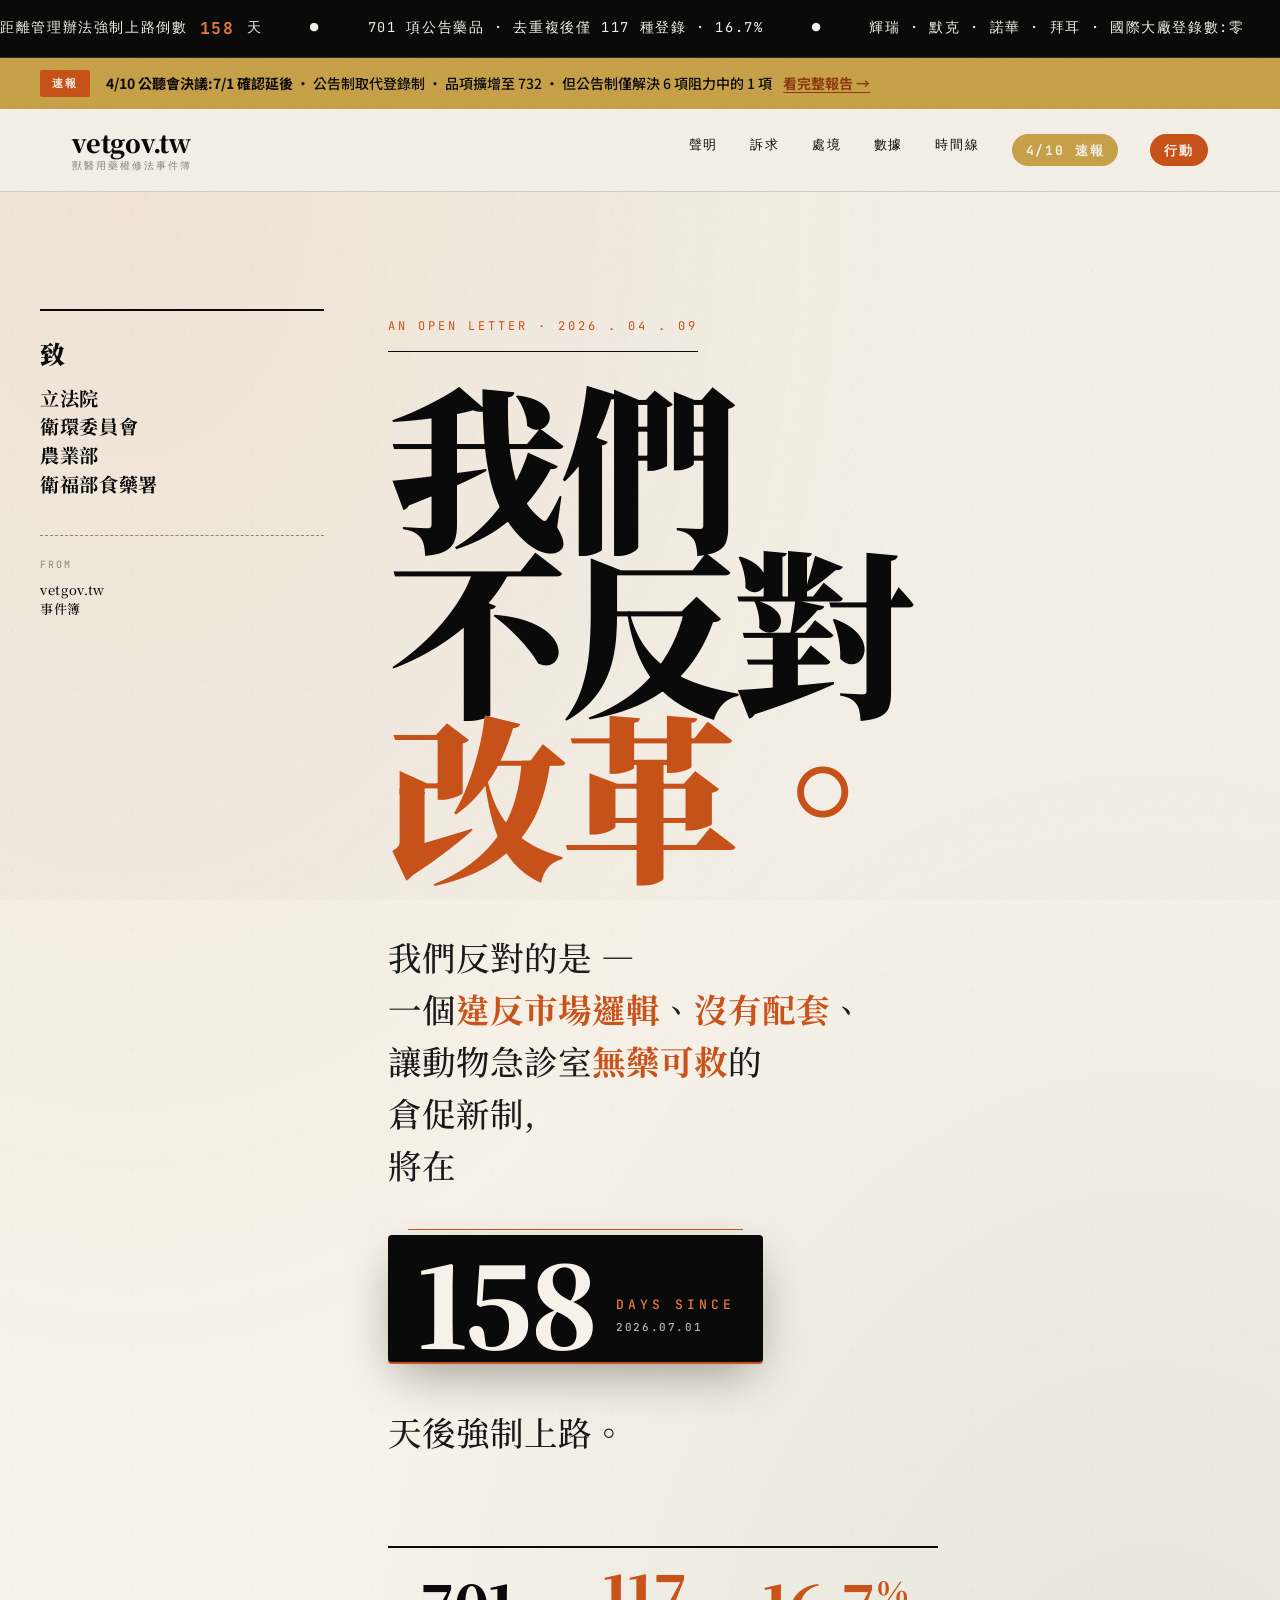
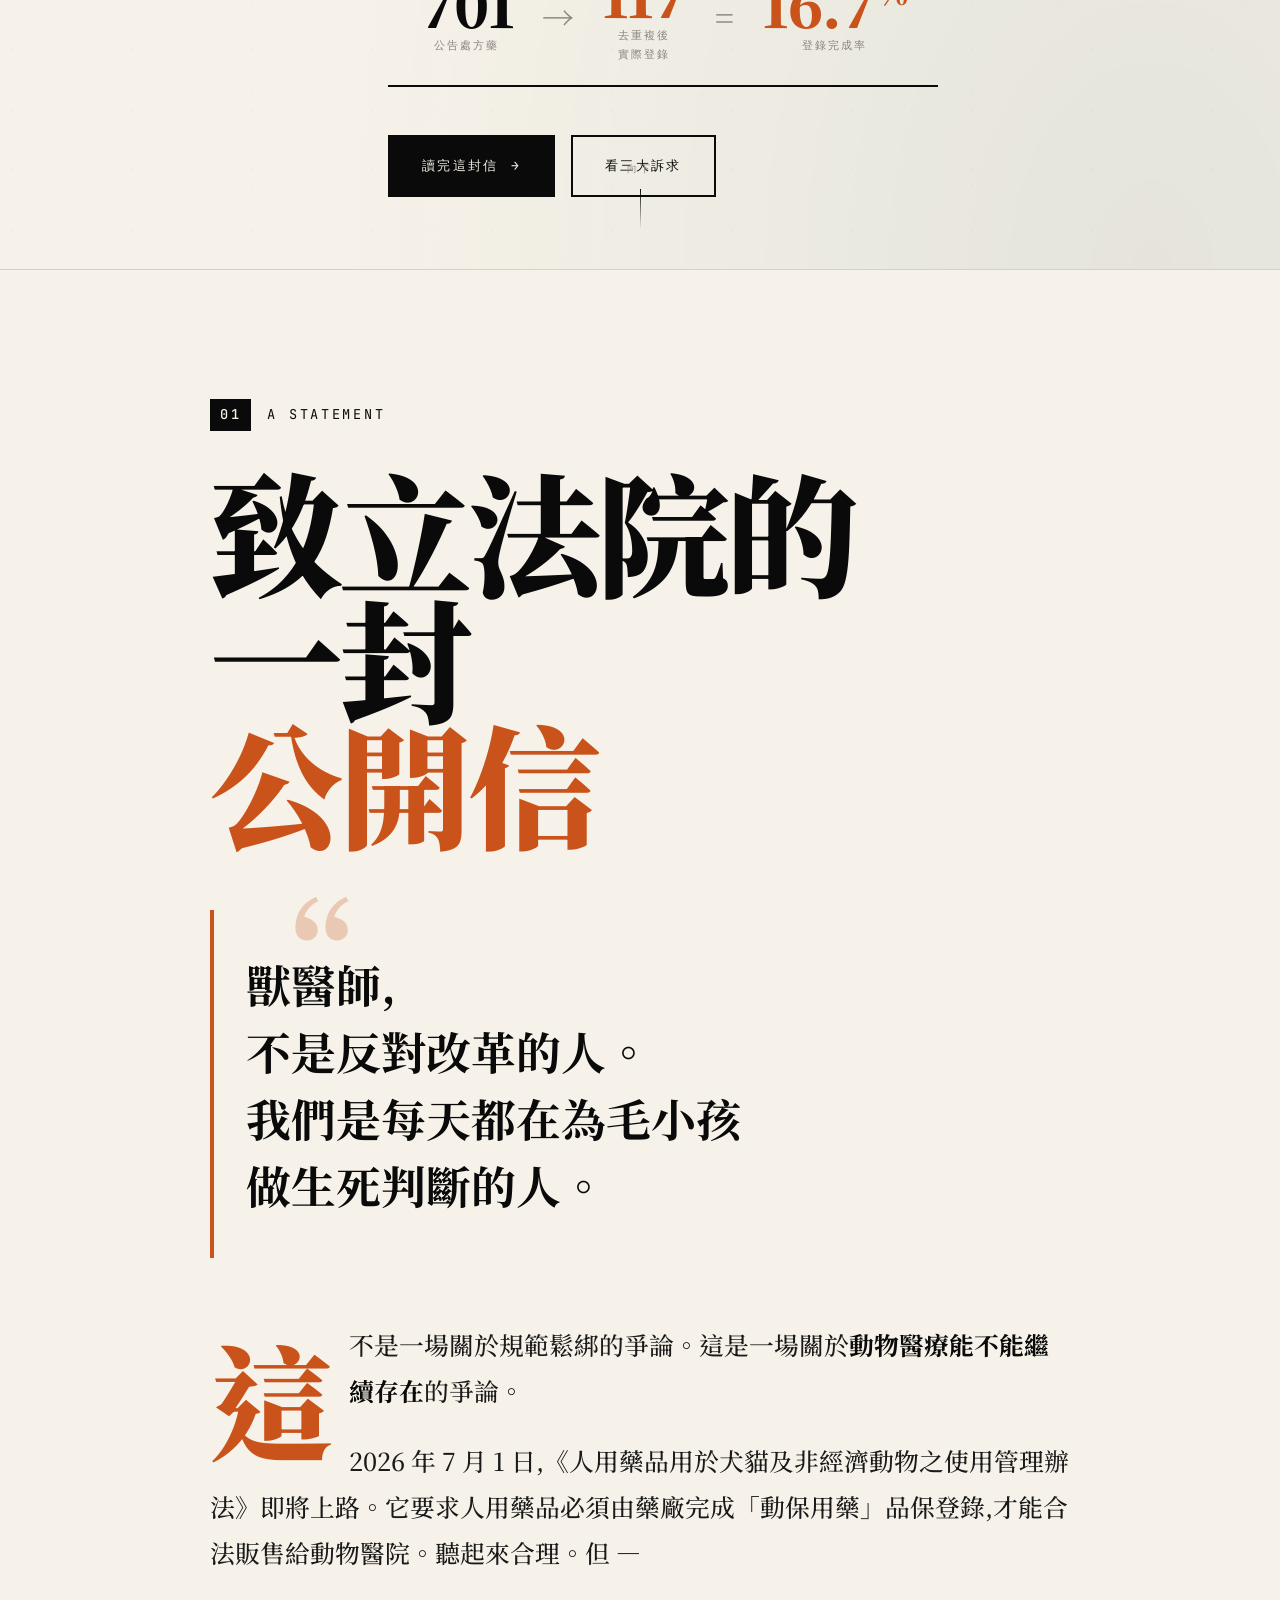
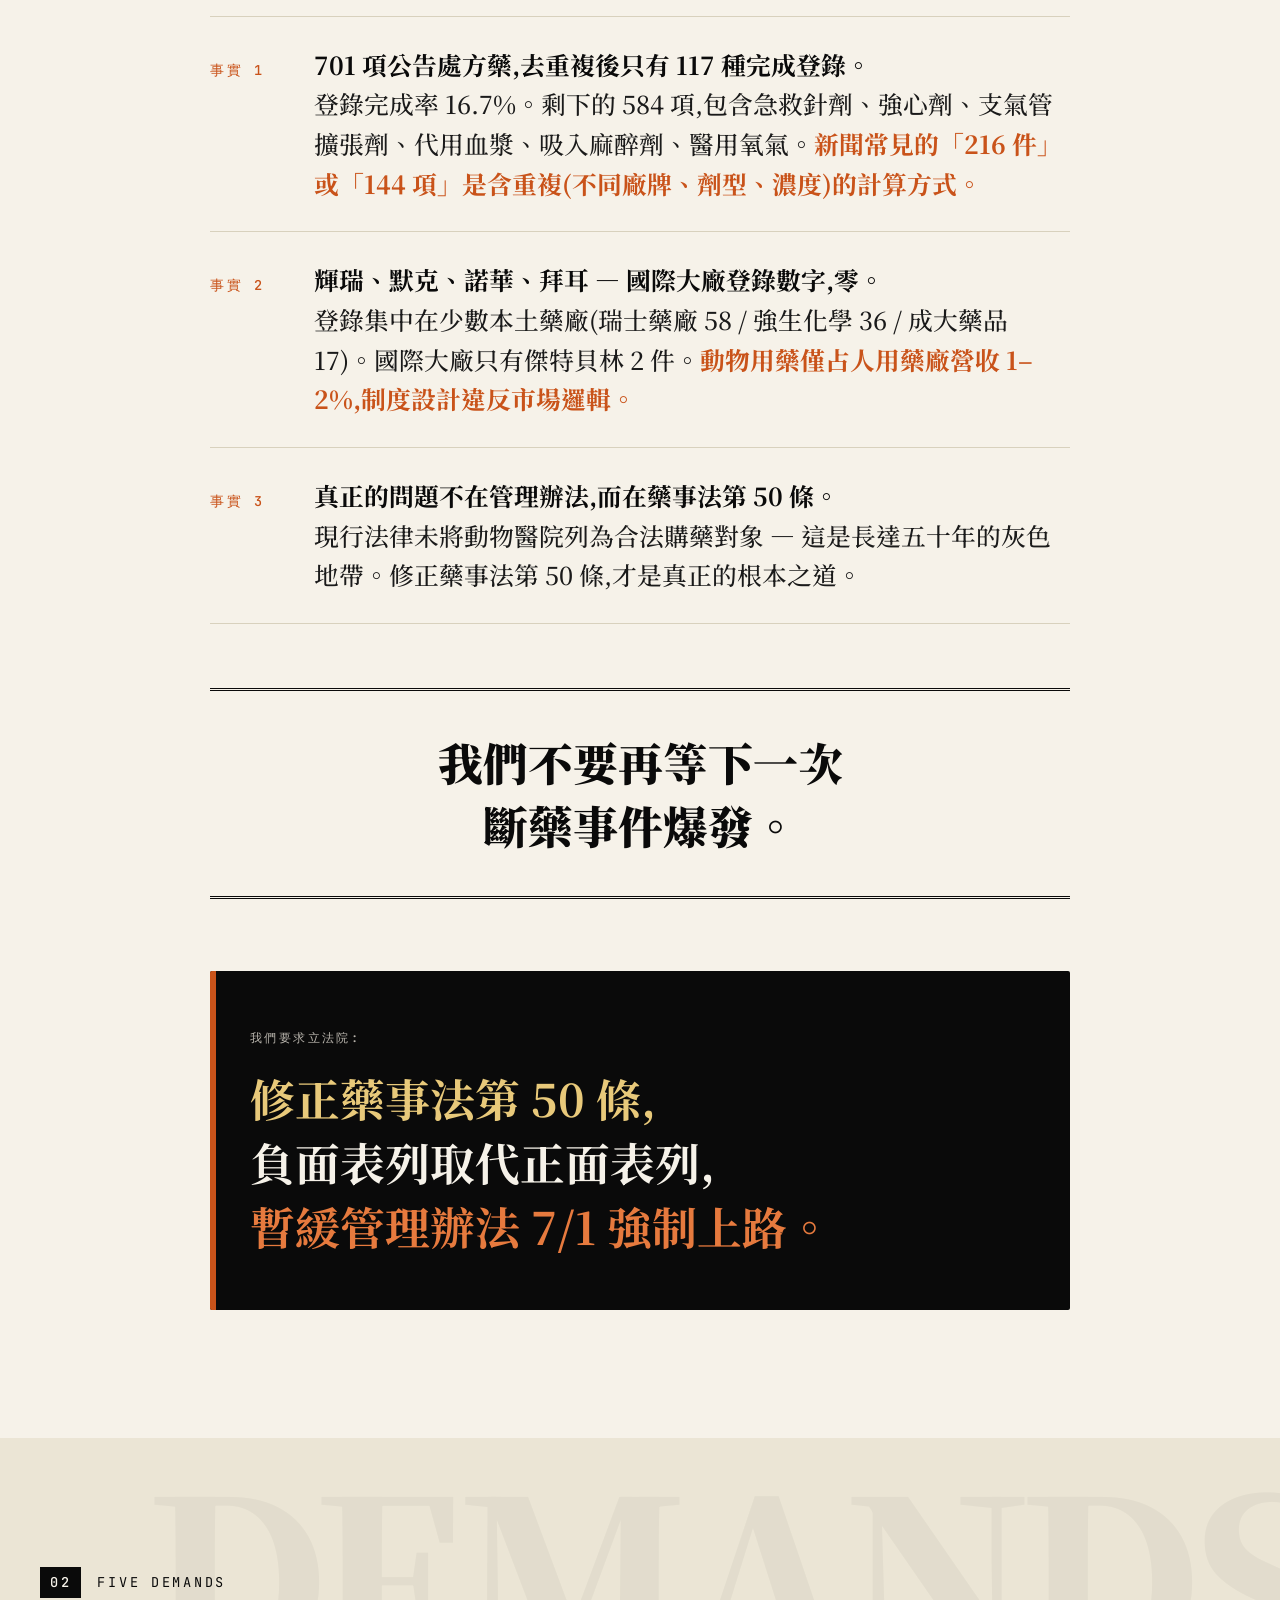
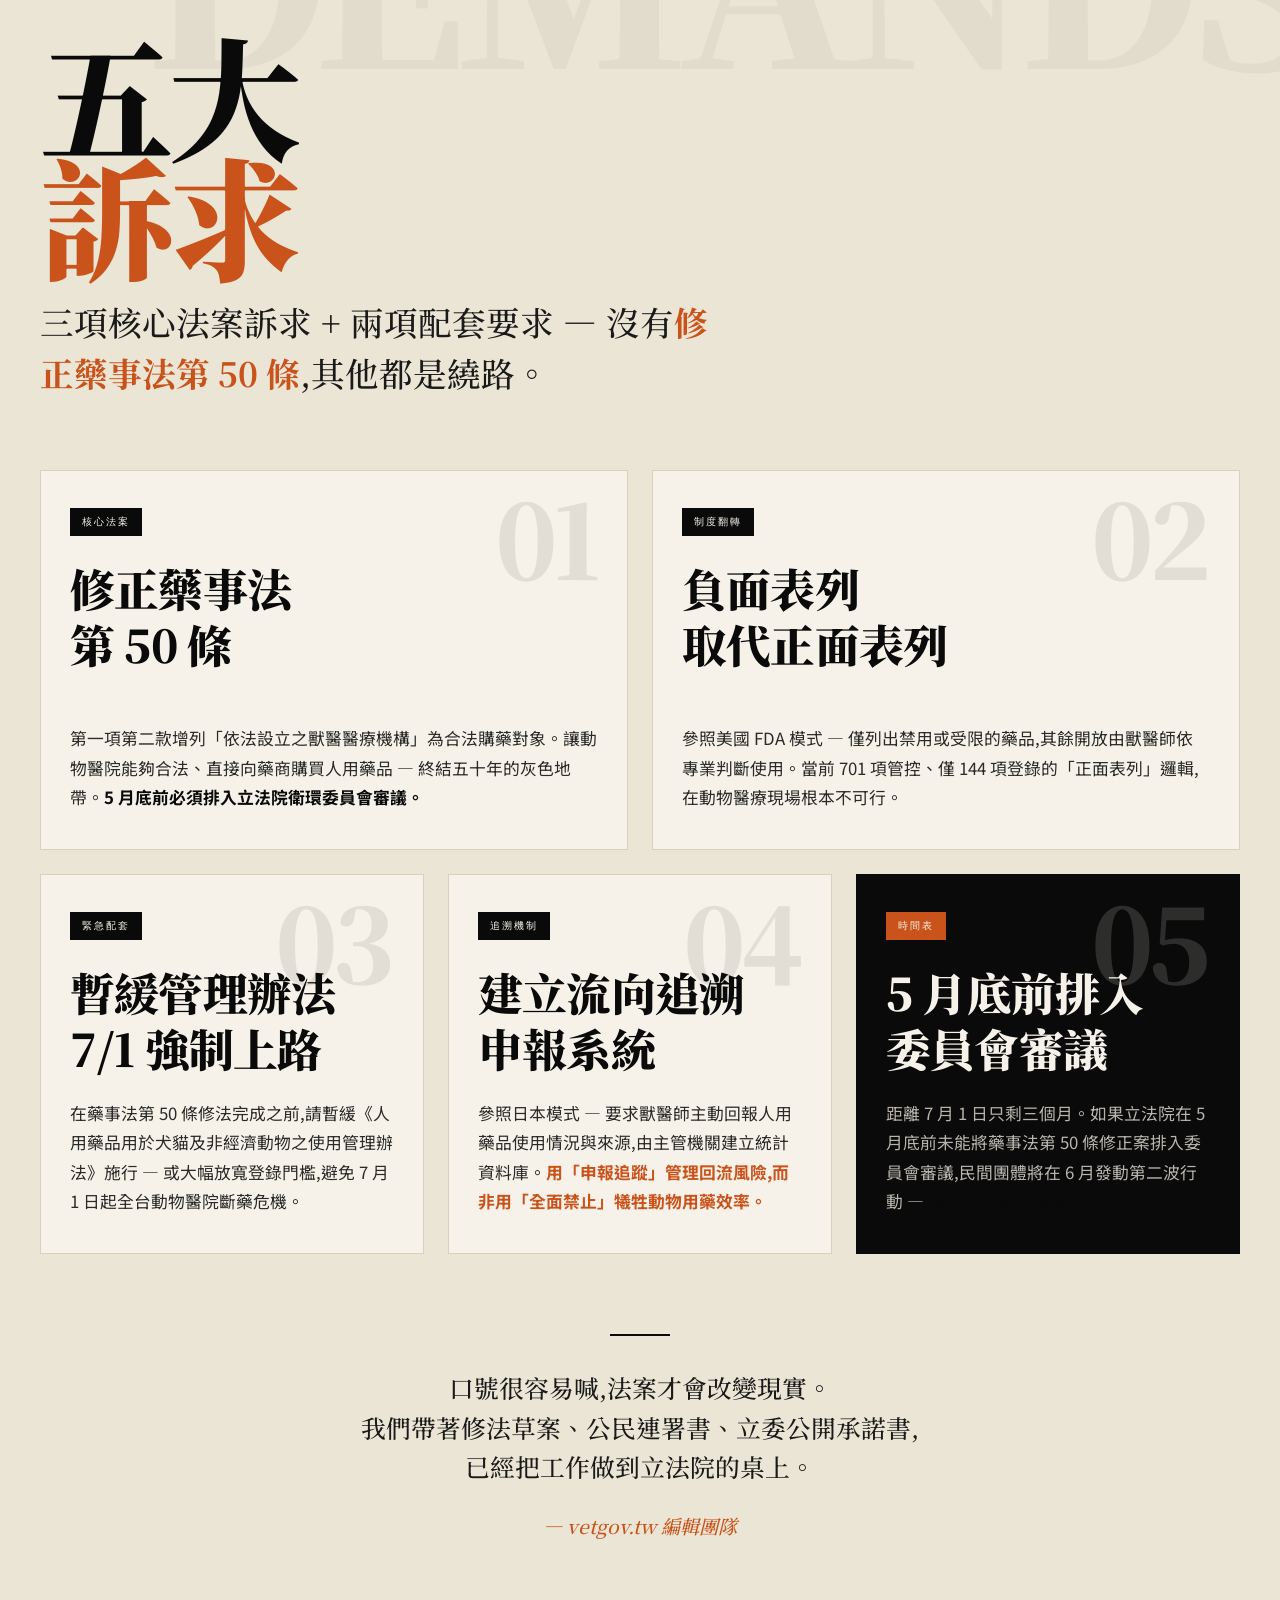
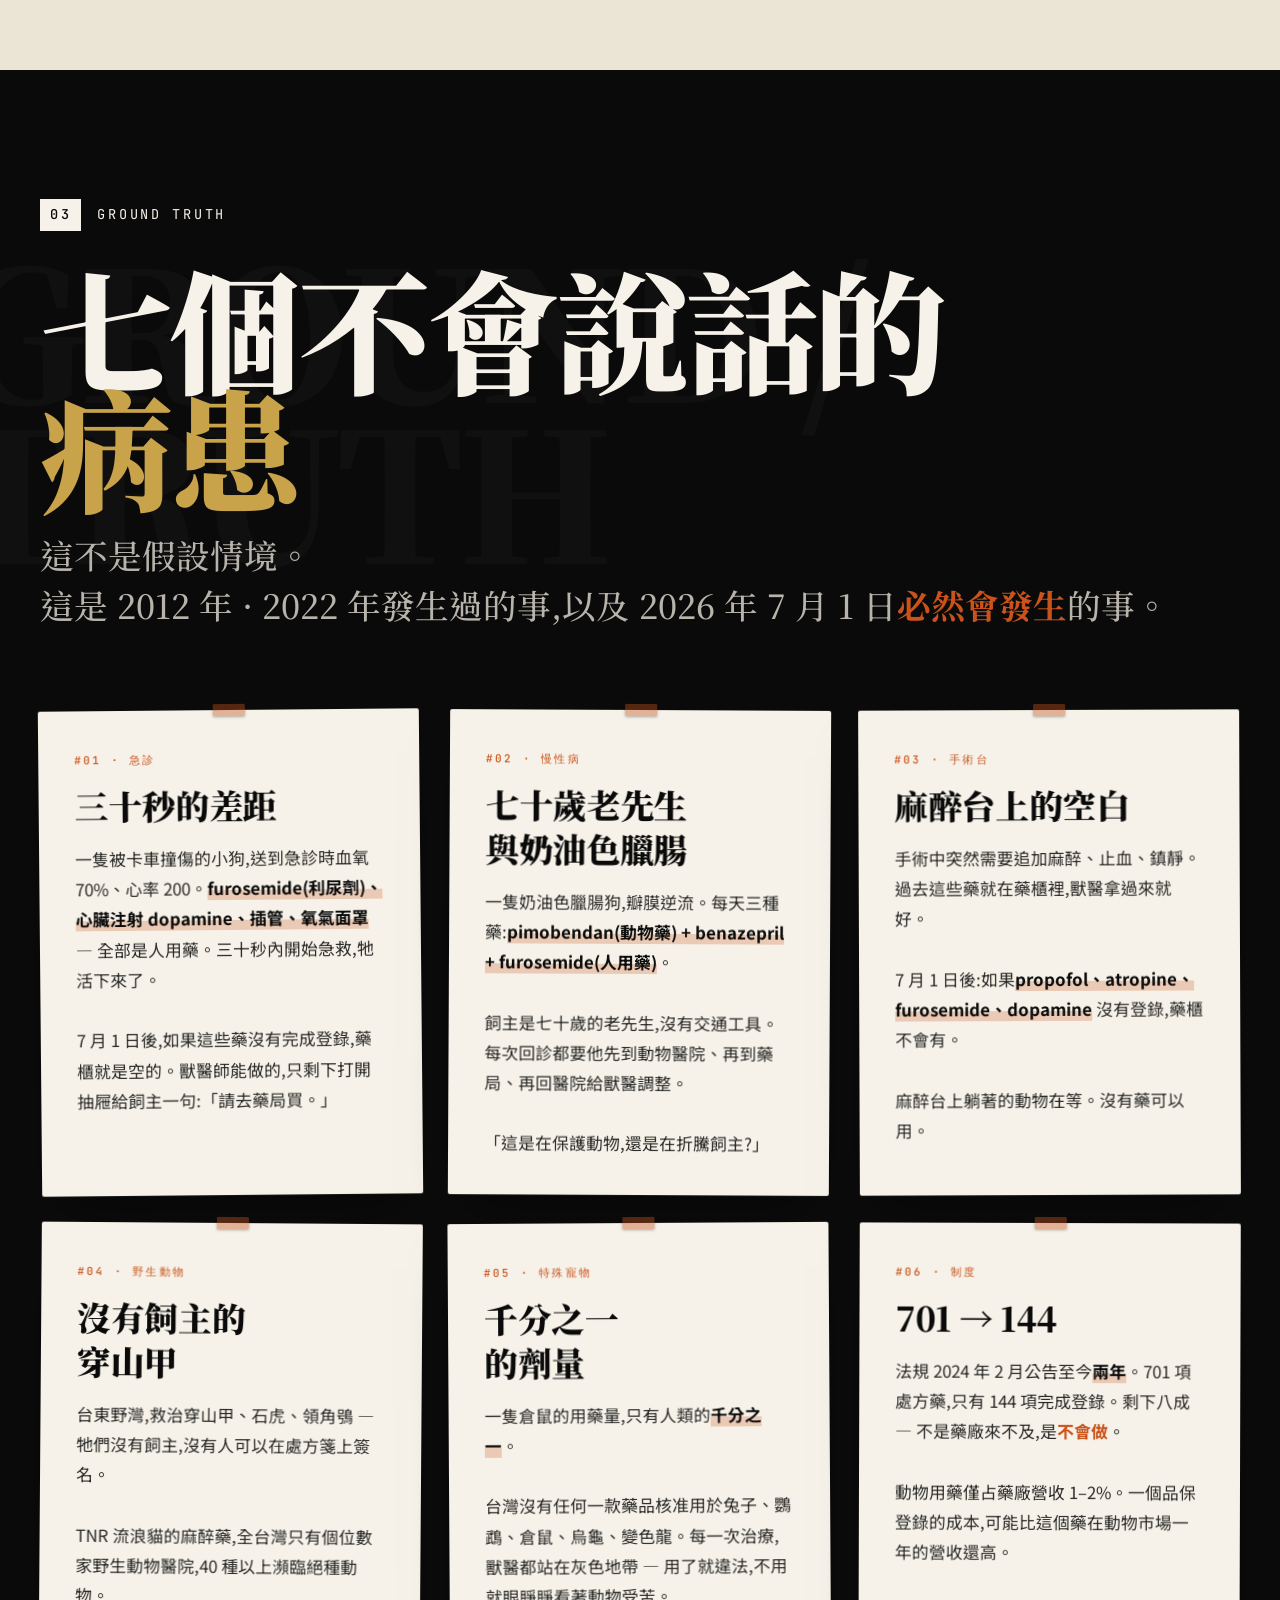
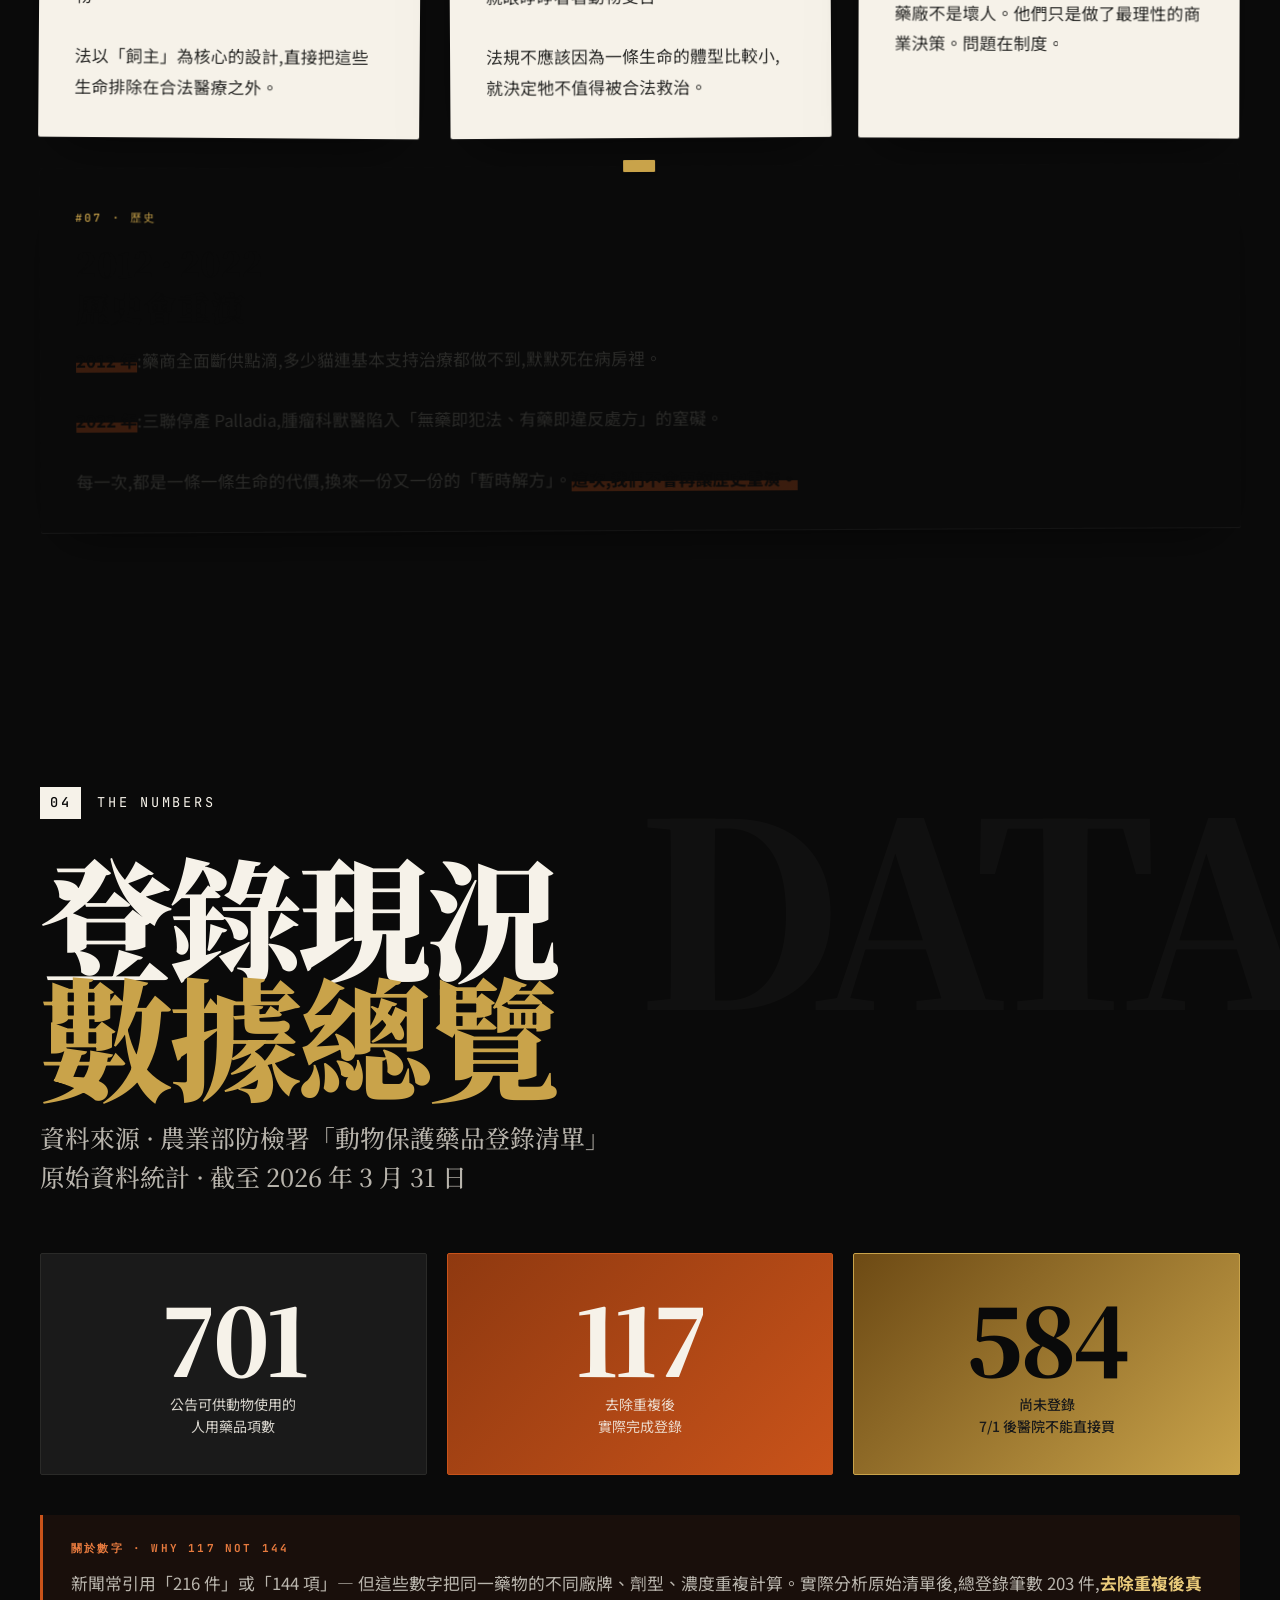
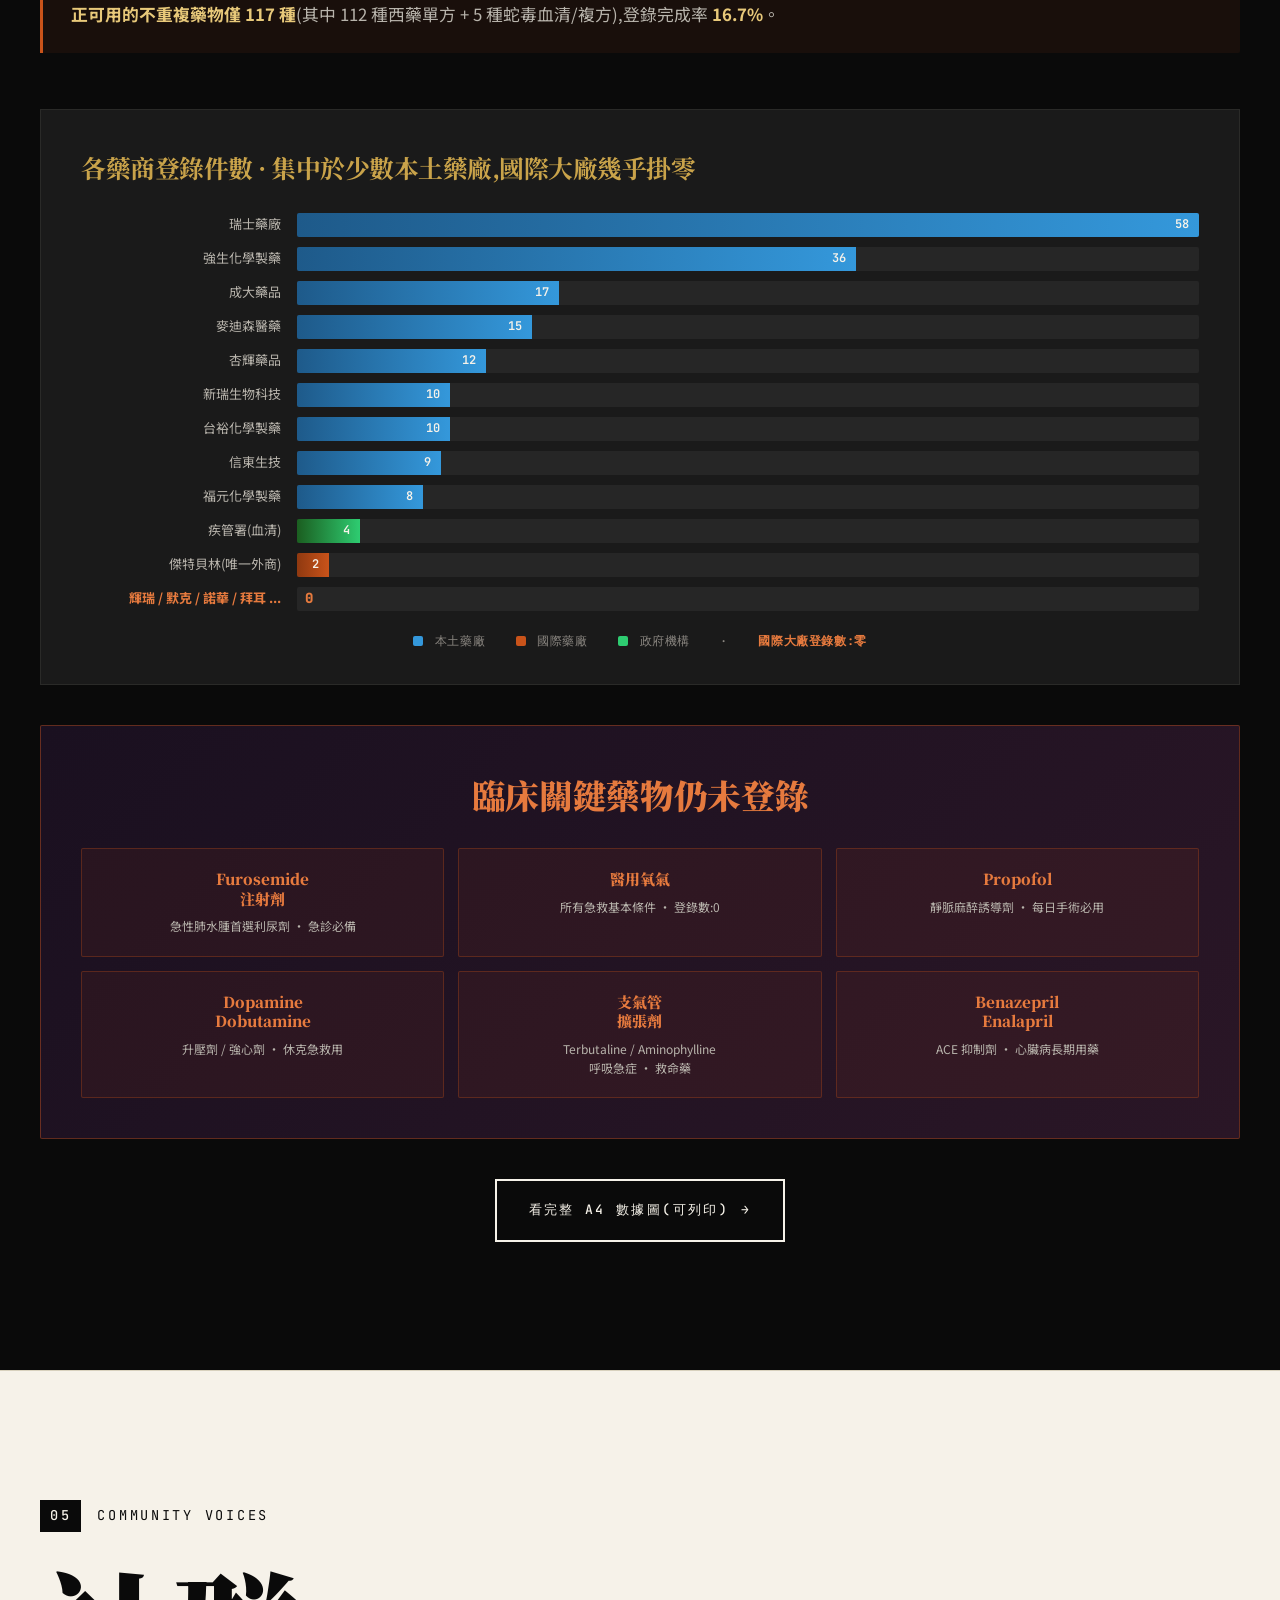
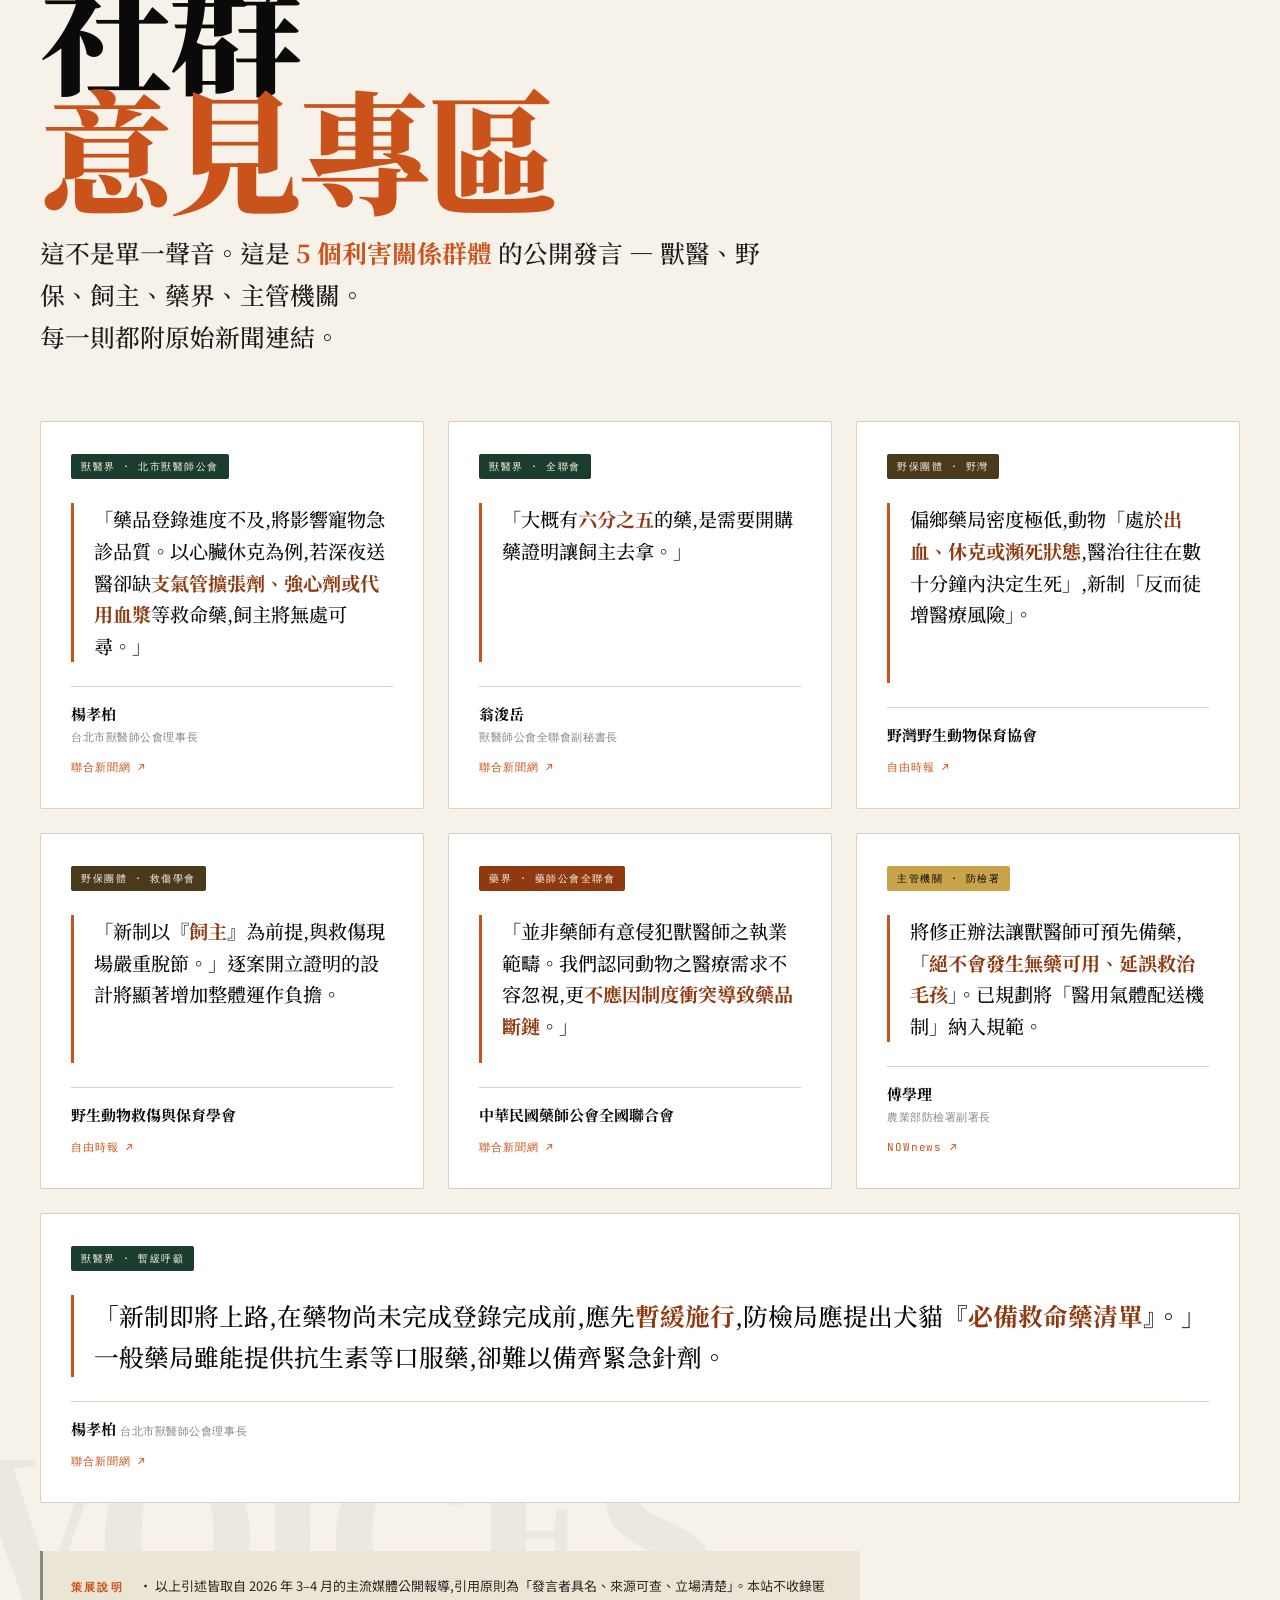
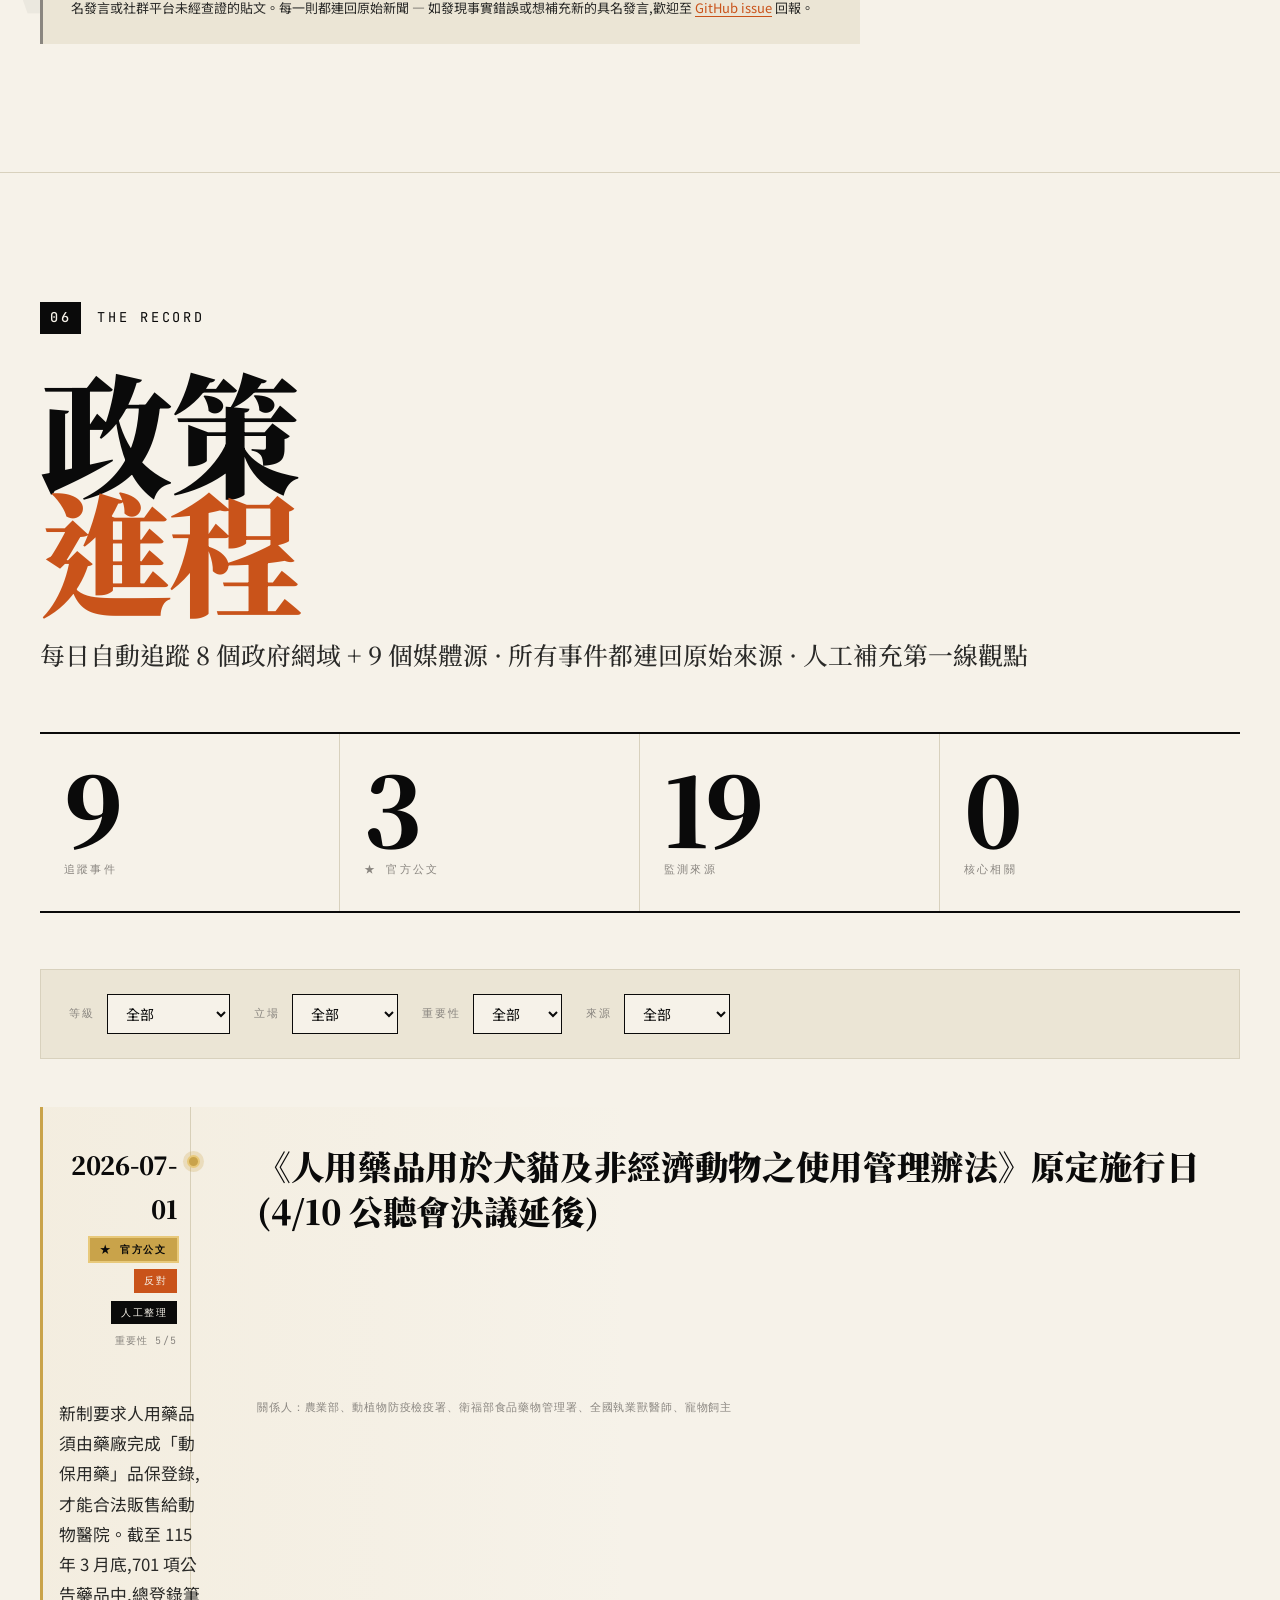
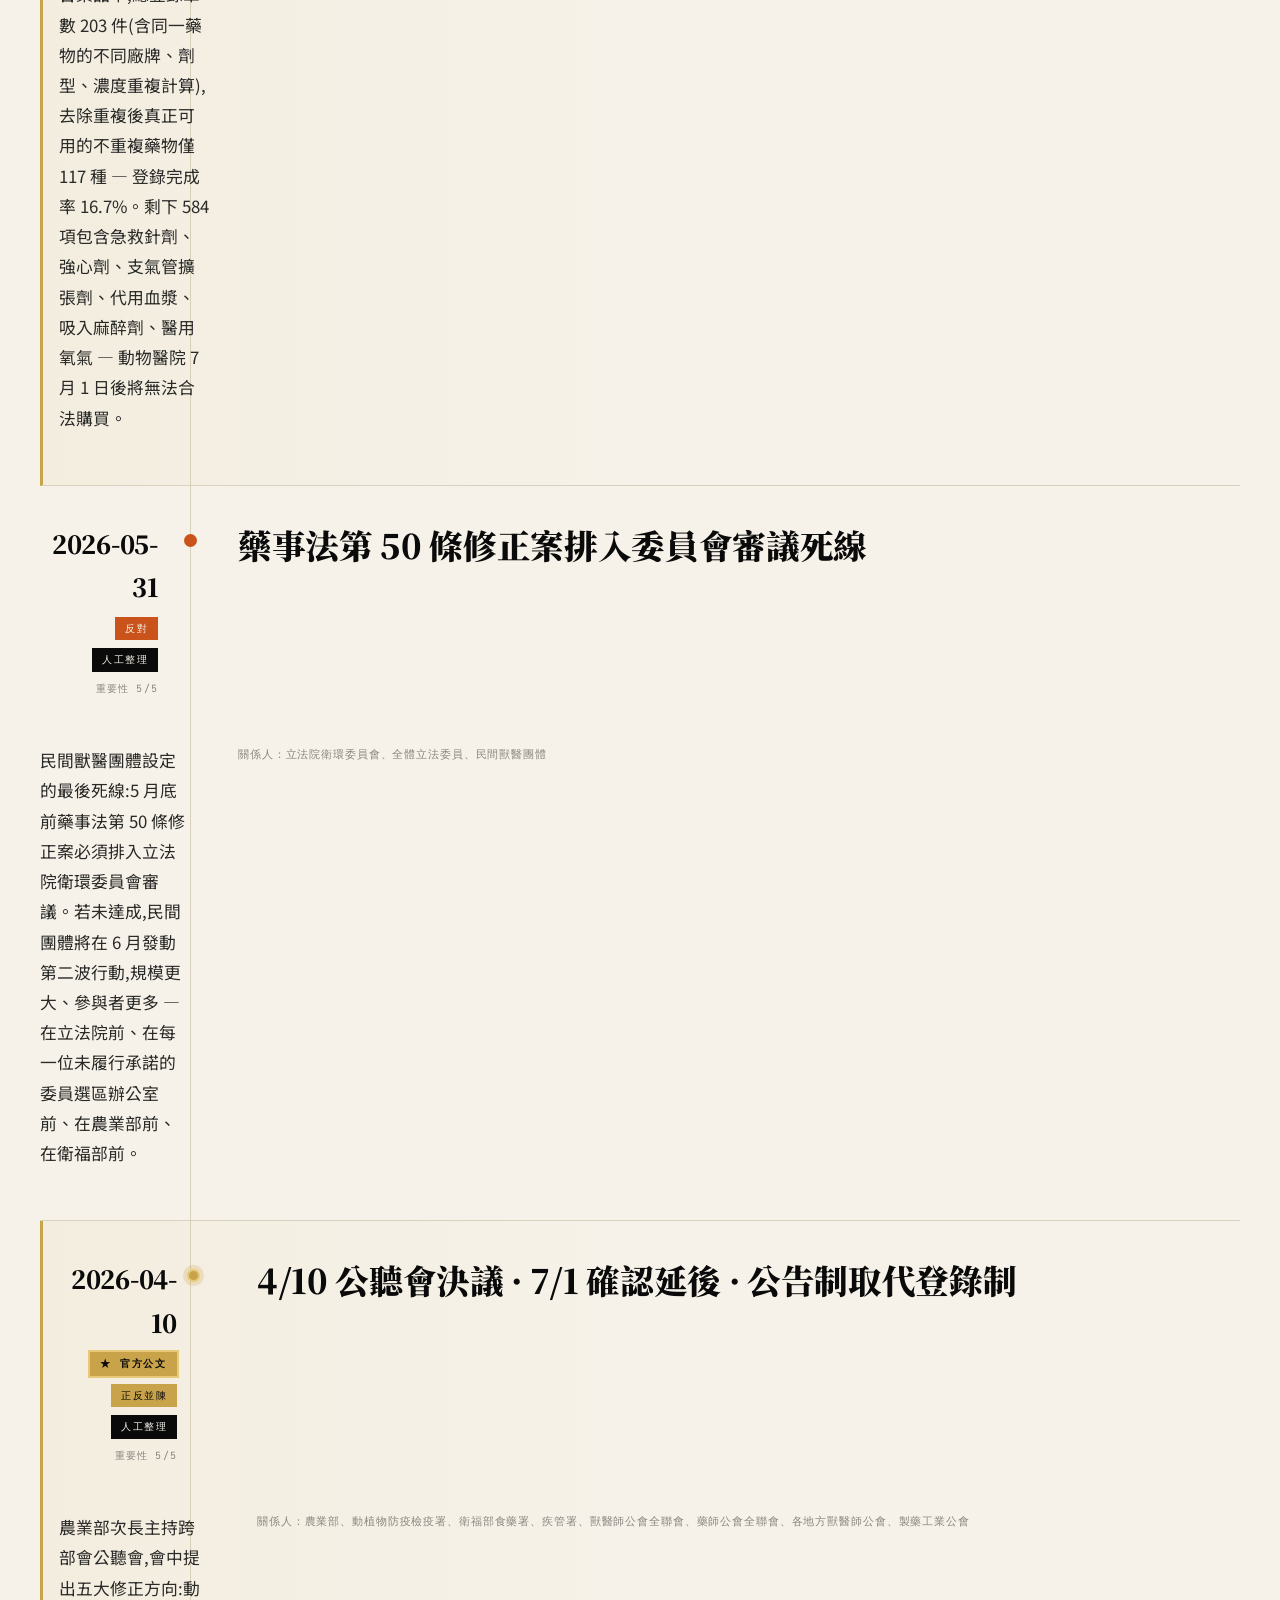
==== commit fa821fb4: "refactor: 移除「推動聯盟」字眼，網站轉型為事件簿 - 全站品牌從「獸醫用藥權修法推動聯盟」改為「獸醫用藥權修法事件簿」 - about.html 下架（noindex + redirect " ====
--- a/site/about.html
+++ b/site/about.html
@@ -2,325 +2,11 @@
 <html lang="zh-Hant">
 <head>
 <meta charset="UTF-8">
-<meta name="viewport" content="width=device-width, initial-scale=1.0">
-<title>關於 · vetgov.tw · 獸醫用藥權修法推動聯盟</title>
-<meta name="description" content="我們是獸醫用藥權修法推動聯盟。這不是反對改革 — 這是要求立法院修正藥事法第 50 條。">
-<meta property="og:title" content="關於 vetgov.tw · 獸醫用藥權修法推動聯盟">
-<meta property="og:description" content="修正藥事法第 50 條 · 負面表列取代正面表列 · 暫緩管理辦法 7/1 強制上路">
-<meta property="og:type" content="website">
-<meta property="og:url" content="https://vetgov.tw/about">
-<meta property="og:image" content="https://vetgov.tw/og-image.svg">
-<meta name="twitter:card" content="summary_large_image">
-<meta name="twitter:image" content="https://vetgov.tw/og-image.svg">
-<meta name="theme-color" content="#0a0a0a">
-<link rel="canonical" href="https://vetgov.tw/about">
-<link rel="icon" type="image/svg+xml" href="favicon.svg">
-
-<link rel="preconnect" href="https://fonts.googleapis.com">
-<link rel="preconnect" href="https://fonts.gstatic.com" crossorigin>
-<link href="https://fonts.googleapis.com/css2?family=Noto+Serif+TC:wght@500;700;900&family=Noto+Sans+TC:wght@400;500;700;900&family=JetBrains+Mono:wght@400;500&display=swap" rel="stylesheet">
-
-<link rel="stylesheet" href="style.css">
-<style>
-.about {
-  background: var(--paper);
-  padding: clamp(60px, 10vh, 120px) 32px clamp(80px, 12vh, 140px);
-  min-height: 80vh;
-}
-.about__inner {
-  max-width: var(--container-tight);
-  margin: 0 auto;
-}
-.about__back {
-  font-family: var(--mono);
-  font-size: 11px;
-  text-transform: uppercase;
-  letter-spacing: 0.2em;
-  color: var(--mist);
-  display: inline-flex;
-  align-items: center;
-  gap: 10px;
-  margin-bottom: 56px;
-  transition: color 0.2s;
-}
-.about__back:hover { color: var(--blood); }
-.about__kicker {
-  font-family: var(--mono);
-  font-size: 12px;
-  text-transform: uppercase;
-  letter-spacing: 0.25em;
-  color: var(--blood);
-  margin-bottom: 24px;
-  padding-bottom: 14px;
-  border-bottom: 1px solid var(--ink);
-  display: inline-block;
-}
-.about__title {
-  font-family: var(--serif);
-  font-size: var(--step-7);
-  line-height: 0.9;
-  color: var(--ink);
-  margin-bottom: 48px;
-  letter-spacing: -0.03em;
-}
-.about__lead {
-  font-family: var(--serif);
-  font-size: var(--step-3);
-  line-height: 1.55;
-  color: var(--ink);
-  font-weight: 700;
-  padding: 32px 0 32px 32px;
-  border-left: 4px solid var(--blood);
-  margin-bottom: 64px;
-}
-.about__h2 {
-  font-family: var(--serif);
-  font-size: var(--step-4);
-  line-height: 1.2;
-  color: var(--ink);
-  margin: 64px 0 20px;
-  letter-spacing: -0.02em;
-  font-weight: 900;
-}
-.about__h2 .num {
-  font-family: var(--mono);
-  font-size: 12px;
-  letter-spacing: 0.2em;
-  color: var(--blood);
-  display: block;
-  font-weight: 500;
-  margin-bottom: 8px;
-}
-.about p, .about li {
-  font-family: var(--serif);
-  font-size: var(--step-1);
-  line-height: 1.85;
-  color: var(--ink-soft);
-  font-weight: 500;
-}
-.about p { margin: 16px 0; }
-.about ul, .about ol { padding-left: 0; margin: 20px 0; }
-.about ul li, .about ol li {
-  position: relative;
-  padding-left: 32px;
-  margin: 14px 0;
-  list-style: none;
-}
-.about ul li::before {
-  content: "";
-  position: absolute;
-  left: 0;
-  top: 0.85em;
-  width: 16px;
-  height: 1px;
-  background: var(--blood);
-}
-.about ol { counter-reset: about-list; }
-.about ol li {
-  counter-increment: about-list;
-}
-.about ol li::before {
-  content: counter(about-list, decimal-leading-zero);
-  position: absolute;
-  left: 0;
-  top: 0;
-  font-family: var(--mono);
-  font-size: var(--step--1);
-  color: var(--blood);
-  font-weight: 500;
-  letter-spacing: 0.1em;
-}
-.about strong { color: var(--ink); font-weight: 700; }
-.about code {
-  background: var(--paper-soft);
-  padding: 3px 8px;
-  font-family: var(--mono);
-  font-size: 0.85em;
-  color: var(--blood-dark);
-  border: 1px solid var(--paper-dark);
-}
-.about__divider {
-  margin: 80px 0;
-  border: 0;
-  border-top: 1px solid var(--paper-dark);
-  text-align: center;
-  position: relative;
-}
-.about__divider::after {
-  content: "✦";
-  position: absolute;
-  top: -12px;
-  left: 50%;
-  transform: translateX(-50%);
-  background: var(--paper);
-  padding: 0 16px;
-  color: var(--blood);
-  font-size: 14px;
-}
-</style>
+<meta name="robots" content="noindex, nofollow">
+<meta http-equiv="refresh" content="0;url=index.html">
+<title>vetgov.tw</title>
 </head>
 <body>
-
-<!-- ═══════════════════════════════════════════════
-     MARQUEE
-     ═══════════════════════════════════════════════ -->
-<div class="marquee" aria-hidden="true">
-  <div class="marquee__track">
-    <span>關於 vetgov.tw</span>
-    <span aria-hidden="true">●</span>
-    <span>獸醫用藥權修法推動聯盟</span>
-    <span aria-hidden="true">●</span>
-    <span>修正藥事法第 50 條</span>
-    <span aria-hidden="true">●</span>
-    <span>負面表列救命 · 正面表列殺生</span>
-    <span aria-hidden="true">●</span>
-    <span>關於 vetgov.tw</span>
-    <span aria-hidden="true">●</span>
-    <span>獸醫用藥權修法推動聯盟</span>
-    <span aria-hidden="true">●</span>
-    <span>修正藥事法第 50 條</span>
-    <span aria-hidden="true">●</span>
-    <span>負面表列救命 · 正面表列殺生</span>
-    <span aria-hidden="true">●</span>
-  </div>
-</div>
-
-<!-- ═══════════════════════════════════════════════
-     NAV
-     ═══════════════════════════════════════════════ -->
-<header class="nav">
-  <div class="nav__inner">
-    <a href="index.html" class="nav__brand">
-      <span class="nav__mark">vetgov.tw</span>
-      <span class="nav__sub">獸醫用藥權修法推動聯盟</span>
-    </a>
-    <nav class="nav__links">
-      <a href="index.html#manifesto">聲明</a>
-      <a href="index.html#demands">訴求</a>
-      <a href="index.html#voices">處境</a>
-      <a href="data-chart.html" target="_blank" rel="noopener">數據</a>
-      <a href="index.html#timeline">時間線</a>
-      <a href="hearing-0410.html" class="nav__cta nav__cta--gold">4/10 速報</a>
-      <a href="index.html#act" class="nav__cta">行動</a>
-    </nav>
-  </div>
-</header>
-
-<!-- ═══════════════════════════════════════════════
-     ABOUT
-     ═══════════════════════════════════════════════ -->
-<section class="about">
-  <div class="about__inner">
-
-    <a href="index.html" class="about__back">← Back to Letter</a>
-
-    <p class="about__kicker">Colophon · 2026 . 04 . 09</p>
-
-    <h1 class="about__title">
-      關於<br>
-      <span class="accent-underline">vetgov.tw</span>
-    </h1>
-
-    <p class="about__lead">
-      這不是反對改革。<br>
-      這是要求立法院修正<br>
-      藥事法第 50 條。
-    </p>
-
-    <h2 class="about__h2"><span class="num">§ 01</span>我們是誰</h2>
-    <p>我們是「<strong>獸醫用藥權修法推動聯盟</strong>」 — 由全台獸醫師公會、臨床獸醫師協會、各地方獸醫師公會、飼主團體、動保組織共同組成,2026 年 4 月 9 日正式成立。聯盟目標只有一個 — 推動藥事法第 50 條修正完成。</p>
-    <p>我們不接受任何寵物業者或藥廠的贊助。本站由聯盟與公民科技志工自發維護,程式碼開源於 <code>github.com/sensa-ai-tech/vetgov</code>。</p>
-
-    <h2 class="about__h2"><span class="num">§ 02</span>我們相信的事</h2>
-    <ul>
-      <li><strong>用藥安全的精神是對的。</strong>讓藥品使用有專業判斷介入,讓動物得到正確治療,這是獸醫師念書、實習、國考、開業一路以來的信念。</li>
-      <li><strong>但制度設計必須符合現場。</strong>《人用藥品用於犬貓及非經濟動物之使用管理辦法》在急診、疫苗、麻醉、特殊寵物、野生動物等情境下根本不可行。</li>
-      <li><strong>真正的問題在藥事法第 50 條。</strong>五十年來該條未將動物醫院納入合法購藥對象,獸醫師長期處於「合法使用、非法購買」的灰色地帶。</li>
-      <li><strong>負面表列才是國際標準。</strong>美國 FDA、歐盟、日本、澳洲、紐西蘭等國均允許獸醫師使用人用藥品治療動物,並建立相應追蹤管理制度。</li>
-    </ul>
-
-    <h2 class="about__h2"><span class="num">§ 03</span>我們要做的事</h2>
-    <ol>
-      <li><strong>推動藥事法第 50 條修正完成</strong>不是開會、不是協商、不是再等兩年 — 是修法完成。聯盟設定 5 月底為排入委員會審議的死線。</li>
-      <li><strong>建立公開的議題追蹤平台</strong>每日自動抓取 8 個政府網域與 9 個媒體源,所有事件連回原始來源。</li>
-      <li><strong>保留第一線處境的紀錄</strong>七個真實案例:急診室的三十秒、七十歲老先生與奶油色臘腸、麻醉台空白、沒有飼主的穿山甲、千分之一劑量倉鼠、701 → 144、2012 與 2022 的歷史。</li>
-      <li><strong>追蹤每一位立委的承諾</strong>到場立委需簽署公開承諾書(四項具體承諾),簽署狀況同步公布。</li>
-    </ol>
-
-    <h2 class="about__h2"><span class="num">§ 04</span>我們不做的事</h2>
-    <ul>
-      <li>不做個人攻擊,不把問題推給特定官員或業者</li>
-      <li>不提供法律、醫療、獸醫專業建議</li>
-      <li>不追蹤或收錄一般網友的私人言論</li>
-      <li>不接受商業贊助、不嵌入廣告、不追蹤使用者</li>
-    </ul>
-
-    <hr class="about__divider">
-
-    <h2 class="about__h2"><span class="num">§ 05</span>運作原理</h2>
-    <ol>
-      <li><strong>抓取</strong>每天透過 Google News RSS 與指定新聞源,抓取最新相關報導。</li>
-      <li><strong>離線過濾</strong>用關鍵字比對做第一層篩選,不相關的訊息會被歸類但不展示。</li>
-      <li><strong>AI 萃取(選用)</strong>對高相關度的項目,由 Claude Haiku 萃取事件日期、立場、利害關係人。</li>
-      <li><strong>公開發布</strong>產出靜態 JSON,由本站渲染為時間線。所有事件都連回原始來源。</li>
-    </ol>
-
-    <h2 class="about__h2"><span class="num">§ 06</span>可能的錯誤來源</h2>
-    <p>AI 萃取可能出錯:日期誤判、立場誤歸類、摘要失準。每個事件都標有來源類別(<code>人工整理</code> / <code>AI 萃取</code>),並連回原始新聞。<strong>請以主管機關最新公告為準,以原始新聞連結為準。</strong>發現錯誤歡迎透過 GitHub issue 回報。</p>
-
-    <h2 class="about__h2"><span class="num">§ 07</span>技術棧</h2>
-    <ul>
-      <li>後端:Python 3.11(<code>feedparser</code> + <code>httpx</code> + <code>sqlite3</code>)</li>
-      <li>AI:Anthropic Claude Haiku 4.5(選用)</li>
-      <li>前端:原生 HTML / CSS / JS,無任何框架</li>
-      <li>排程:GitHub Actions(每日 06:17 台北時間)</li>
-      <li>部署:Cloudflare Pages</li>
-      <li>授權:MIT,歡迎 fork</li>
-    </ul>
-
-    <h2 class="about__h2"><span class="num">§ 08</span>成本透明</h2>
-    <ul>
-      <li>主機:NT$0(Cloudflare Pages 免費方案)</li>
-      <li>排程:NT$0(GitHub Actions 免費方案)</li>
-      <li>AI 事件萃取:約 NT$100–150 / 月</li>
-      <li>網域:約 NT$300–800 / 年</li>
-    </ul>
-    <p>本站不接受任何商業贊助,不嵌入廣告,不追蹤使用者。運作成本由維護者自付。</p>
-
-    <hr class="about__divider">
-
-    <h2 class="about__h2"><span class="num">§ 09</span>免責聲明</h2>
-    <p>本站為民間自發之公民監督工具,與農業部、動植物防疫檢疫署、中華民國獸醫師公會全國聯合會,以及任何營利事業均無官方關係。站內資訊僅供參考,不構成任何法律或專業建議。所有藥品使用、處方需求,請洽合格執業獸醫師。</p>
-
-    <h2 class="about__h2"><span class="num">§ 10</span>聯絡與回饋</h2>
-    <p>如發現事實錯誤、想補充資料來源、或有第一線經驗想分享,歡迎透過 GitHub issue 告訴我們。我們承諾每一則回饋都會被認真看待。</p>
-
-    <hr class="about__divider">
-
-    <p style="text-align: center; font-style: italic; color: var(--blood); font-size: var(--step-2);">
-      — 關心這個議題的獸醫師們
-    </p>
-
-    <a href="index.html" class="about__back" style="margin-top: 56px; margin-bottom: 0;">← Back to Letter</a>
-
-  </div>
-</section>
-
-<!-- ═══════════════════════════════════════════════
-     FOOTER
-     ═══════════════════════════════════════════════ -->
-<footer class="footer">
-  <div class="footer__inner">
-    <div class="footer__brand">
-      <div class="footer__title">第一線告白</div>
-      <p>Voices from the Front Line</p>
-    </div>
-    <div class="footer__about">
-      <p>本站由關心議題的獸醫與公民科技志工自發維護。不接受商業贊助、不嵌入廣告、不追蹤使用者。MIT 授權 · 歡迎 fork 追蹤其他公民議題。</p>
-      <p class="footer__disclaimer">本站不提供法律或獸醫專業建議。所有資訊以主管機關最新公告為準。</p>
-    </div>
-  </div>
-</footer>
-
+<p>頁面已移動，正在跳轉至<a href="index.html">首頁</a>...</p>
 </body>
 </html>
